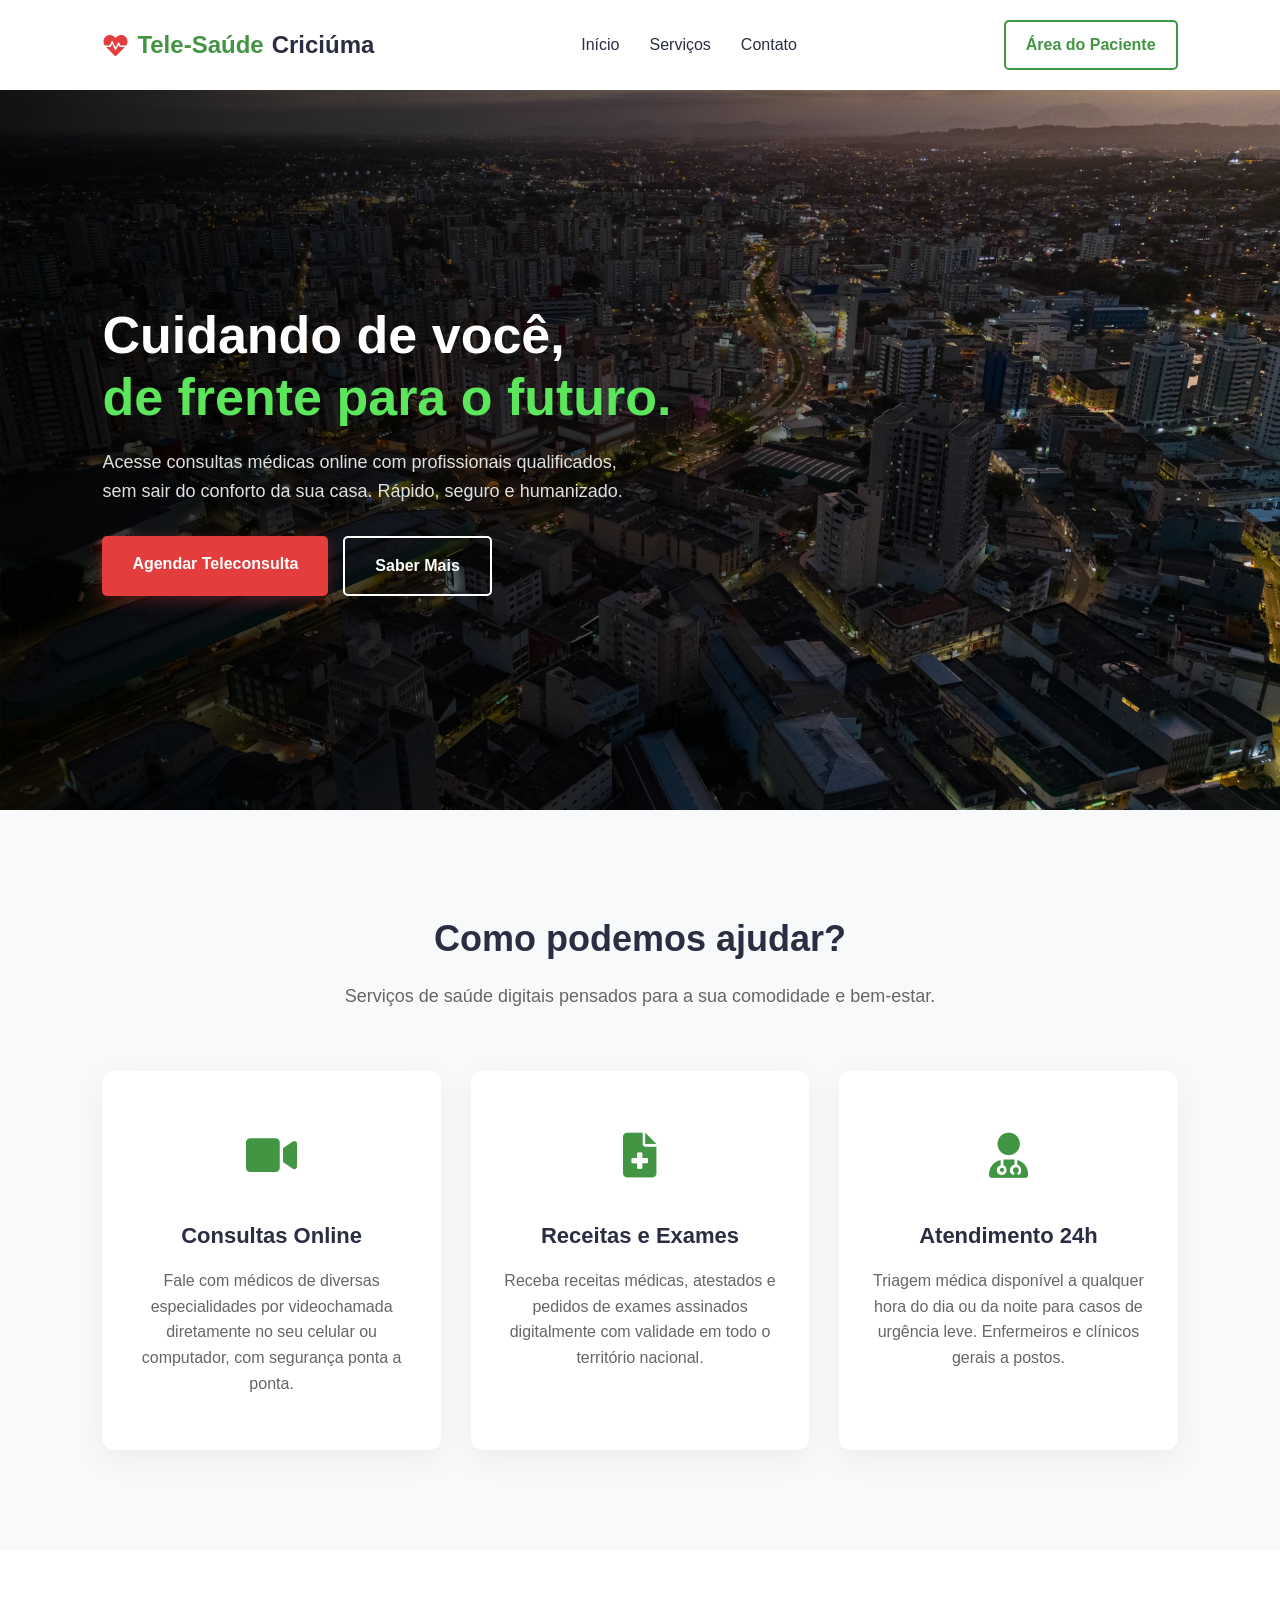
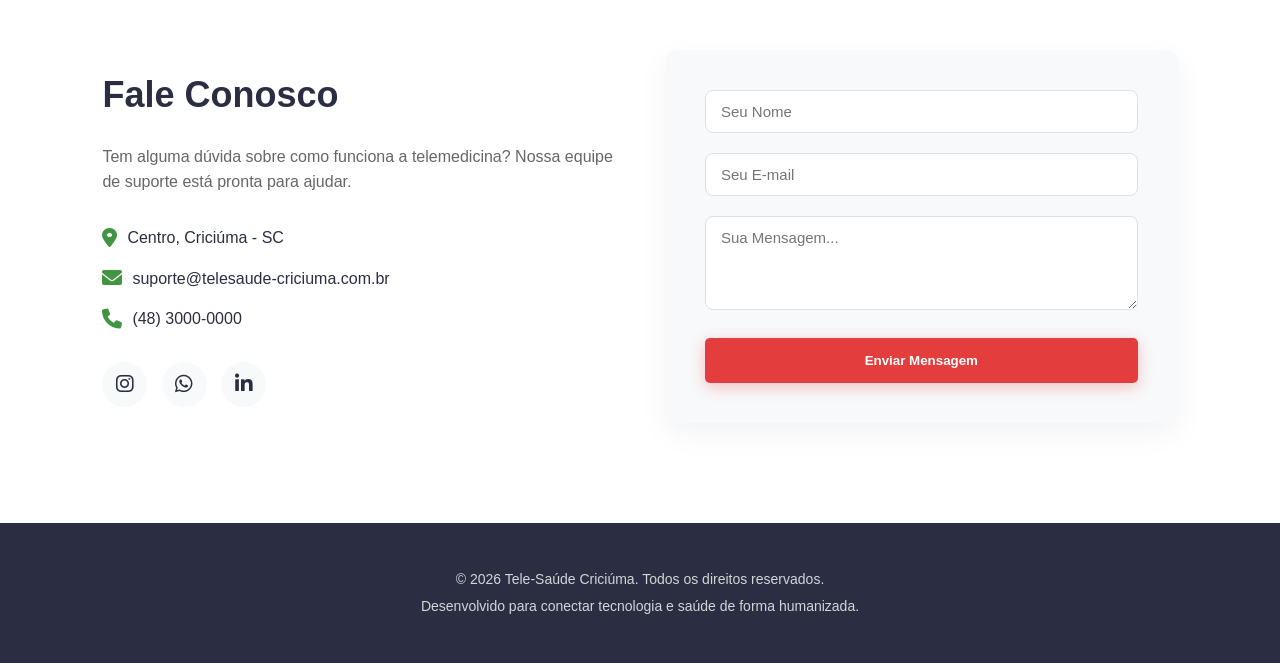
==== index.html @ 62fef594 "Start" ====
<!doctype html>
<html lang="pt-BR">
  <head>
    <meta charset="UTF-8" />
    <meta name="viewport" content="width=device-width, initial-scale=1.0" />
    <title>Tele-Saúde Criciúma</title>
    <link rel="stylesheet" href="style.css" />
    <link
      rel="stylesheet"
      href="https://cdnjs.cloudflare.com/ajax/libs/font-awesome/6.0.0/css/all.min.css"
    />
  </head>
  <body>
    <header class="navbar">
      <div class="logo">
        <i class="fa-solid fa-heart-pulse"></i> Tele-Saúde <span>Criciúma</span>
      </div>
      <nav>
        <ul class="nav-links">
          <li><a href="#inicio">Início</a></li>
          <li><a href="#servicos">Serviços</a></li>
          <li><a href="#contato">Contato</a></li>
        </ul>
      </nav>
      <a href="acesso.html" class="btn-nav">Área do Paciente</a>
    </header>

    <section id="inicio" class="hero reveal">
      <div class="hero-container">
        <div class="hero-text">
          <h1>
            Cuidando de você, <br /><span class="highlight"
              >de frente para o futuro.</span
            >
          </h1>
          <p>
            Acesse consultas médicas online com profissionais qualificados, sem
            sair do conforto da sua casa. Rápido, seguro e humanizado.
          </p>
          <div class="hero-buttons">
            <a href="acesso.html" class="btn-primary">Agendar Teleconsulta</a>
            <a href="#servicos" class="btn-secondary">Saber Mais</a>
          </div>
        </div>
      </div>
    </section>

    <section id="servicos" class="services reveal">
      <h2>Como podemos ajudar?</h2>
      <p class="subtitle">
        Serviços de saúde digitais pensados para a sua comodidade e bem-estar.
      </p>

      <div class="services-grid">
        <div class="card hover-scale">
          <div class="icon-box"><i class="fa-solid fa-video"></i></div>
          <h3>Consultas Online</h3>
          <p>
            Fale com médicos de diversas especialidades por videochamada
            diretamente no seu celular ou computador, com segurança ponta a
            ponta.
          </p>
        </div>

        <div class="card hover-scale">
          <div class="icon-box"><i class="fa-solid fa-file-medical"></i></div>
          <h3>Receitas e Exames</h3>
          <p>
            Receba receitas médicas, atestados e pedidos de exames assinados
            digitalmente com validade em todo o território nacional.
          </p>
        </div>

        <div class="card hover-scale">
          <div class="icon-box"><i class="fa-solid fa-user-doctor"></i></div>
          <h3>Atendimento 24h</h3>
          <p>
            Triagem médica disponível a qualquer hora do dia ou da noite para
            casos de urgência leve. Enfermeiros e clínicos gerais a postos.
          </p>
        </div>
      </div>
    </section>

    <section id="contato" class="contact-section reveal">
      <div class="contact-container">
        <div class="contact-info">
          <h2>Fale Conosco</h2>
          <p>
            Tem alguma dúvida sobre como funciona a telemedicina? Nossa equipe
            de suporte está pronta para ajudar.
          </p>
          <ul>
            <li>
              <i class="fa-solid fa-location-dot"></i> Centro, Criciúma - SC
            </li>
            <li>
              <i class="fa-solid fa-envelope"></i>
              suporte@telesaude-criciuma.com.br
            </li>
            <li><i class="fa-solid fa-phone"></i> (48) 3000-0000</li>
          </ul>
          <div class="social-links">
            <a href="#"><i class="fa-brands fa-instagram"></i></a>
            <a href="#"><i class="fa-brands fa-whatsapp"></i></a>
            <a href="#"><i class="fa-brands fa-linkedin-in"></i></a>
          </div>
        </div>
        <form
          class="contact-form"
          onsubmit="
            event.preventDefault();
            showToast(
              'Mensagem enviada com sucesso! Retornaremos em breve.',
              'success',
            );
            this.reset();
          "
        >
          <div class="form-group">
            <input type="text" placeholder="Seu Nome" required />
          </div>
          <div class="form-group">
            <input type="email" placeholder="Seu E-mail" required />
          </div>
          <div class="form-group">
            <textarea
              rows="4"
              placeholder="Sua Mensagem..."
              required
            ></textarea>
          </div>
          <button type="submit" class="btn-primary w-100">
            Enviar Mensagem
          </button>
        </form>
      </div>
    </section>

    <footer id="footer">
      <p>&copy; 2026 Tele-Saúde Criciúma. Todos os direitos reservados.</p>
      <p>Desenvolvido para conectar tecnologia e saúde de forma humanizada.</p>
    </footer>

    <div id="toast-container"></div>
    <script src="script.js"></script>
  </body>
</html>
---- style.css ----
/* CONFIGURAÇÕES GERAIS */
* {
  margin: 0;
  padding: 0;
  box-sizing: border-box;
  font-family: "Segoe UI", Tahoma, Geneva, Verdana, sans-serif;
}

:root {
  --primary-green: #419543;
  --primary-hover: #357a37;
  --accent-red: #e33d3d;
  --dark-grey: #2b2d42;
  --light-bg: #f8f9fa;
  --white: #ffffff;
  --border-color: #e0e0e0;
  --text-gray: #666666;
}

html {
  scroll-behavior: smooth;
}
body {
  background-color: var(--light-bg);
  color: var(--dark-grey);
  line-height: 1.6;
}

/* NAVBAR */
.navbar {
  display: flex;
  justify-content: space-between;
  align-items: center;
  padding: 20px 8%;
  background-color: var(--white);
  box-shadow: 0 2px 15px rgba(0, 0, 0, 0.08);
  position: sticky;
  top: 0;
  z-index: 100;
  transition: all 0.3s;
}
.navbar .logo {
  font-size: 24px;
  font-weight: 700;
  color: var(--primary-green);
  display: flex;
  align-items: center;
  gap: 8px;
}
.navbar .logo span {
  color: var(--dark-grey);
}
.navbar .logo i {
  color: var(--accent-red);
}
.nav-links {
  list-style: none;
  display: flex;
  gap: 30px;
}
.nav-links a {
  text-decoration: none;
  color: var(--dark-grey);
  font-weight: 500;
  transition: color 0.3s;
}
.nav-links a:hover {
  color: var(--primary-green);
}
.btn-nav {
  text-decoration: none;
  padding: 10px 20px;
  border: 2px solid var(--primary-green);
  color: var(--primary-green);
  border-radius: 5px;
  font-weight: 600;
  transition: all 0.3s;
}
.btn-nav:hover {
  background-color: var(--primary-green);
  color: var(--white);
}

/* BOTOES GERAIS */
.btn-primary {
  border: none;
  cursor: pointer;
  text-decoration: none;
  background-color: var(--accent-red);
  color: var(--white);
  padding: 15px 30px;
  border-radius: 5px;
  font-weight: 600;
  box-shadow: 0 4px 15px rgba(227, 61, 61, 0.3);
  transition: all 0.3s;
  text-align: center;
}
.btn-primary:hover {
  background-color: #c82f2f;
  transform: translateY(-2px);
  box-shadow: 0 6px 20px rgba(227, 61, 61, 0.4);
}
.btn-secondary {
  border: none;
  cursor: pointer;
  text-decoration: none;
  background-color: transparent;
  color: var(--white);
  padding: 15px 30px;
  border: 2px solid var(--white);
  border-radius: 5px;
  font-weight: 600;
  transition: all 0.3s;
  text-align: center;
}
.btn-secondary:hover {
  background-color: var(--white);
  color: var(--dark-grey);
}
.btn-sm {
  padding: 8px 15px;
  font-size: 14px;
}
.w-100 {
  width: 100%;
  display: block;
}

/* HOME HERO */
.hero {
  background:
    linear-gradient(
      to right,
      rgba(0, 0, 0, 0.85) 0%,
      rgba(0, 0, 0, 0.5) 60%,
      rgba(0, 0, 0, 0.1) 100%
    ),
    url("img/criciuma.jpg");
  background-size: cover;
  background-position: center;
  padding: 160px 8%;
  display: flex;
  align-items: center;
  min-height: 80vh;
}
.hero-text h1 {
  font-size: 52px;
  color: var(--white);
  line-height: 1.2;
  margin-bottom: 20px;
}
.hero-text .highlight {
  color: #5ce65c;
}
.hero-text p {
  font-size: 18px;
  margin-bottom: 30px;
  color: #e0e0e0;
  max-width: 550px;
}
.hero-buttons {
  display: flex;
  gap: 15px;
}

/* SERVIÇOS */
.services {
  padding: 100px 8%;
  text-align: center;
  background-color: var(--light-bg);
}
.services h2 {
  font-size: 36px;
  margin-bottom: 15px;
}
.services .subtitle {
  color: var(--text-gray);
  margin-bottom: 60px;
  font-size: 18px;
}
.services-grid {
  display: grid;
  grid-template-columns: repeat(auto-fit, minmax(300px, 1fr));
  gap: 30px;
}
.card {
  background-color: var(--white);
  padding: 50px 30px;
  border-radius: 12px;
  box-shadow: 0 10px 30px rgba(0, 0, 0, 0.05);
  border-bottom: 4px solid transparent;
  transition: all 0.4s;
}
.card:hover {
  transform: translateY(-10px);
  border-bottom: 4px solid var(--primary-green);
  box-shadow: 0 15px 40px rgba(65, 149, 67, 0.15);
}
.icon-box {
  font-size: 45px;
  color: var(--primary-green);
  margin-bottom: 25px;
}
.card h3 {
  margin-bottom: 15px;
  font-size: 22px;
}
.card p {
  color: var(--text-gray);
}

/* CONTATO E FOOTER */
.contact-section {
  padding: 100px 8%;
  background-color: var(--white);
}
.contact-container {
  display: grid;
  grid-template-columns: 1fr 1fr;
  gap: 50px;
  align-items: center;
  max-width: 1200px;
  margin: 0 auto;
}
.contact-info h2 {
  font-size: 36px;
  margin-bottom: 20px;
}
.contact-info p {
  color: var(--text-gray);
  margin-bottom: 30px;
}
.contact-info ul {
  list-style: none;
  margin-bottom: 30px;
}
.contact-info ul li {
  margin-bottom: 15px;
  font-size: 16px;
  display: flex;
  align-items: center;
  gap: 10px;
}
.contact-info ul li i {
  color: var(--primary-green);
  font-size: 20px;
}
.social-links a {
  display: inline-flex;
  justify-content: center;
  align-items: center;
  width: 45px;
  height: 45px;
  background: var(--light-bg);
  color: var(--dark-grey);
  border-radius: 50%;
  margin-right: 10px;
  font-size: 20px;
  transition: all 0.3s;
  text-decoration: none;
}
.social-links a:hover {
  background: var(--primary-green);
  color: var(--white);
  transform: translateY(-3px);
}
.contact-form {
  background: var(--light-bg);
  padding: 40px;
  border-radius: 12px;
  box-shadow: 0 10px 30px rgba(0, 0, 0, 0.05);
}

footer {
  background-color: var(--dark-grey);
  color: var(--white);
  text-align: center;
  padding: 40px 20px;
}
footer p {
  font-size: 14px;
  opacity: 0.8;
  margin: 5px 0;
}

/* TELA DE ACESSO (REFORMULADA) */
.auth-body {
  background-color: var(--light-bg);
}
.auth-wrapper {
  min-height: 100vh;
  display: flex;
  align-items: center;
  justify-content: center;
  padding: 20px;
}
.auth-panel {
  display: flex;
  background: var(--white);
  border-radius: 20px;
  overflow: hidden;
  box-shadow: 0 20px 50px rgba(0, 0, 0, 0.1);
  width: 100%;
  max-width: 1000px;
  min-height: 600px;
}
.auth-image {
  flex: 1;
  background: url("img/criciuma.jpg") center/cover;
  position: relative;
  display: none;
}
.auth-image-overlay {
  position: absolute;
  inset: 0;
  background: linear-gradient(
    to bottom,
    rgba(43, 45, 66, 0.8),
    rgba(65, 149, 67, 0.8)
  );
  display: flex;
  flex-direction: column;
  justify-content: center;
  padding: 50px;
  color: white;
}
.auth-image-overlay h2 {
  font-size: 36px;
  margin-bottom: 15px;
}
.auth-content {
  flex: 1;
  padding: 50px;
  position: relative;
}
.auth-tabs {
  display: flex;
  border-bottom: 2px solid var(--light-bg);
  margin-bottom: 30px;
}
.tab-btn {
  flex: 1;
  background: none;
  border: none;
  padding: 15px;
  font-size: 16px;
  font-weight: 600;
  color: #aaa;
  cursor: pointer;
  border-bottom: 3px solid transparent;
  transition: all 0.3s;
}
.tab-btn.active {
  color: var(--primary-green);
  border-bottom: 3px solid var(--primary-green);
}
.auth-form {
  display: none;
  animation: fadeInRight 0.4s ease-out;
}
.auth-form.active {
  display: block;
}
.input-icon {
  position: relative;
}
.input-icon i {
  position: absolute;
  left: 15px;
  top: 50%;
  transform: translateY(-50%);
  color: #aaa;
}
.input-icon input {
  padding-left: 45px !important;
}

/* DASHBOARD */
.dashboard-layout {
  display: flex;
  min-height: 100vh;
}
.sidebar {
  width: 260px;
  background-color: var(--white);
  border-right: 1px solid var(--border-color);
  display: flex;
  flex-direction: column;
  position: fixed;
  height: 100vh;
  z-index: 10;
}
.sidebar-logo {
  padding: 25px;
  border-bottom: 1px solid var(--border-color);
  font-size: 20px;
}
.side-nav {
  padding: 20px 0;
  flex: 1;
}
.side-nav a {
  display: flex;
  align-items: center;
  gap: 15px;
  padding: 15px 25px;
  color: #555;
  text-decoration: none;
  font-weight: 500;
  transition: all 0.3s;
  border-left: 4px solid transparent;
}
.side-nav a:hover,
.side-nav a.active {
  background-color: #f0f7f1;
  color: var(--primary-green);
  border-left-color: var(--primary-green);
}
.logout-btn {
  padding: 20px 25px;
  border-top: 1px solid var(--border-color);
  color: var(--accent-red);
  text-decoration: none;
  font-weight: 600;
  display: flex;
  align-items: center;
  gap: 10px;
  transition: background 0.3s;
}
.logout-btn:hover {
  background: #fff0f0;
}

.main-content {
  flex: 1;
  margin-left: 260px;
  padding: 40px;
}
.dash-header {
  display: flex;
  justify-content: space-between;
  align-items: center;
  margin-bottom: 40px;
}
.user-actions {
  display: flex;
  align-items: center;
  gap: 25px;
}
.notification-icon {
  position: relative;
  font-size: 22px;
  color: #555;
  cursor: pointer;
  transition: color 0.3s;
}
.notification-icon:hover {
  color: var(--primary-green);
}
.notification-icon .badge {
  position: absolute;
  top: -5px;
  right: -8px;
  background: var(--accent-red);
  color: white;
  font-size: 11px;
  padding: 2px 6px;
  border-radius: 50%;
  font-weight: bold;
}
.user-avatar {
  width: 45px;
  height: 45px;
  background-color: var(--primary-green);
  color: white;
  display: flex;
  justify-content: center;
  align-items: center;
  border-radius: 50%;
  font-weight: bold;
  font-size: 18px;
}

.dash-grid {
  display: grid;
  grid-template-columns: 2fr 1fr;
  gap: 30px;
}
.dash-card {
  background: var(--white);
  padding: 30px;
  border-radius: 12px;
  box-shadow: 0 5px 20px rgba(0, 0, 0, 0.04);
}
.card-header {
  display: flex;
  justify-content: space-between;
  align-items: center;
  border-bottom: 1px solid var(--border-color);
  padding-bottom: 15px;
  margin-bottom: 20px;
}
.status-badge {
  padding: 5px 12px;
  border-radius: 20px;
  font-size: 12px;
  font-weight: bold;
}
.status-confirmed {
  background-color: #e8f5e9;
  color: var(--primary-green);
}

.consultation-details {
  display: flex;
  justify-content: space-between;
  margin-bottom: 20px;
  align-items: center;
  padding: 15px;
  background: #f8fcf9;
  border-radius: 8px;
  border-left: 4px solid var(--primary-green);
  animation: fadeIn 0.5s ease;
}
.doc-info {
  display: flex;
  align-items: center;
  gap: 15px;
}
.doc-avatar {
  width: 50px;
  height: 50px;
  background-color: #e2f0e3;
  color: var(--primary-green);
  border-radius: 50%;
  display: flex;
  justify-content: center;
  align-items: center;
  font-size: 20px;
}
.time-info p {
  color: var(--text-gray);
  font-size: 14px;
  display: flex;
  align-items: center;
  gap: 8px;
  margin-bottom: 5px;
}
.card-actions {
  display: flex;
  gap: 10px;
  margin-top: 15px;
}

.action-buttons {
  display: grid;
  gap: 15px;
  margin-top: 20px;
}
.action-btn {
  background: var(--white);
  border: 1px solid var(--border-color);
  padding: 15px;
  border-radius: 8px;
  text-align: left;
  cursor: pointer;
  display: flex;
  align-items: center;
  gap: 15px;
  font-size: 15px;
  font-weight: 600;
  color: var(--dark-grey);
  transition: all 0.3s;
}
.action-btn i {
  font-size: 20px;
  color: var(--primary-green);
}
.action-btn:hover {
  border-color: var(--primary-green);
  background-color: #f0f7f1;
}

.table-responsive {
  overflow-x: auto;
}
.history-table {
  width: 100%;
  border-collapse: collapse;
  margin-top: 10px;
}
.history-table th,
.history-table td {
  padding: 15px;
  text-align: left;
  border-bottom: 1px solid var(--border-color);
}
.history-table th {
  color: #888;
  font-weight: 600;
  font-size: 14px;
}
.history-table td {
  font-size: 15px;
}
.link-action {
  color: var(--primary-green);
  text-decoration: none;
  font-weight: 600;
}

/* FORMS E INPUTS COMUNS */
.form-group {
  margin-bottom: 20px;
  text-align: left;
}
.form-group label {
  display: block;
  margin-bottom: 8px;
  font-weight: 600;
  font-size: 14px;
  color: var(--dark-grey);
}
.form-group input,
.form-group select,
.form-group textarea {
  width: 100%;
  padding: 12px 15px;
  border: 1px solid var(--border-color);
  border-radius: 8px;
  font-size: 15px;
  outline: none;
  transition: all 0.3s;
  background: var(--white);
}
.form-group input:focus,
.form-group select:focus,
.form-group textarea:focus {
  border-color: var(--primary-green);
  box-shadow: 0 0 0 3px rgba(65, 149, 67, 0.1);
}
.form-row {
  display: flex;
  gap: 15px;
}
.form-row .half {
  flex: 1;
}
.forgot-password {
  display: block;
  text-align: right;
  font-size: 13px;
  color: var(--primary-green);
  margin-bottom: 20px;
  text-decoration: none;
  font-weight: 600;
}
.star-rating {
  text-align: center;
  font-size: 30px;
  color: #ffc107;
  cursor: pointer;
  letter-spacing: 5px;
}

/* MODAIS */
.modal {
  display: none;
  position: fixed;
  z-index: 1000;
  left: 0;
  top: 0;
  width: 100%;
  height: 100%;
  background-color: rgba(0, 0, 0, 0.6);
  backdrop-filter: blur(4px);
  align-items: center;
  justify-content: center;
}
.modal-content {
  background-color: var(--white);
  padding: 40px;
  border-radius: 12px;
  width: 90%;
  max-width: 500px;
  position: relative;
  box-shadow: 0 20px 60px rgba(0, 0, 0, 0.2);
}
.close-modal {
  position: absolute;
  top: 15px;
  right: 20px;
  font-size: 28px;
  font-weight: bold;
  color: #aaa;
  cursor: pointer;
  transition: color 0.3s;
}
.close-modal:hover {
  color: var(--accent-red);
}

/* TOAST NOTIFICATIONS */
#toast-container {
  position: fixed;
  bottom: 20px;
  right: 20px;
  z-index: 9999;
  display: flex;
  flex-direction: column;
  gap: 10px;
}
.toast {
  background: var(--dark-grey);
  color: white;
  padding: 15px 25px;
  border-radius: 8px;
  box-shadow: 0 5px 15px rgba(0, 0, 0, 0.2);
  display: flex;
  align-items: center;
  gap: 10px;
  font-weight: 500;
  animation:
    slideInRight 0.3s ease-out,
    fadeOut 0.3s ease-in 2.7s forwards;
}
.toast.success {
  border-left: 4px solid var(--primary-green);
}
.toast.error {
  border-left: 4px solid var(--accent-red);
}
.toast.info {
  border-left: 4px solid #3498db;
}

/* ANIMAÇÕES GERAIS */
.hover-scale {
  transition: transform 0.3s;
  cursor: pointer;
}
.hover-scale:hover {
  transform: scale(1.02);
}
.animate-pop {
  animation: popIn 0.3s cubic-bezier(0.175, 0.885, 0.32, 1.275);
}
.reveal {
  opacity: 0;
  transform: translateY(30px);
  transition: all 0.8s ease-out;
}
.reveal.active {
  opacity: 1;
  transform: translateY(0);
}

@keyframes fadeInRight {
  from {
    opacity: 0;
    transform: translateX(20px);
  }
  to {
    opacity: 1;
    transform: translateX(0);
  }
}
@keyframes popIn {
  from {
    opacity: 0;
    transform: scale(0.9);
  }
  to {
    opacity: 1;
    transform: scale(1);
  }
}
@keyframes fadeIn {
  from {
    opacity: 0;
  }
  to {
    opacity: 1;
  }
}
@keyframes slideInRight {
  from {
    transform: translateX(100%);
    opacity: 0;
  }
  to {
    transform: translateX(0);
    opacity: 1;
  }
}
@keyframes fadeOut {
  from {
    opacity: 1;
  }
  to {
    opacity: 0;
  }
}

/* RESPONSIVIDADE */
@media (min-width: 769px) {
  .auth-image {
    display: block;
  }
}
@media (max-width: 768px) {
  .navbar {
    flex-direction: column;
    gap: 15px;
    padding: 15px;
  }
  .nav-links {
    gap: 15px;
    flex-wrap: wrap;
    justify-content: center;
  }
  .hero {
    padding: 100px 5% 60px;
    text-align: center;
  }
  .hero-container {
    justify-content: center;
  }
  .hero-text h1 {
    font-size: 36px;
  }
  .hero-text p {
    margin: 0 auto 30px;
  }
  .hero-buttons {
    flex-direction: column;
  }

  .contact-container {
    grid-template-columns: 1fr;
    gap: 30px;
  }
  .form-row {
    flex-direction: column;
    gap: 0;
  }
  .auth-content {
    padding: 30px 20px;
  }

  .dashboard-layout {
    flex-direction: column;
  }
  .sidebar {
    width: 100%;
    height: auto;
    position: relative;
    flex-direction: row;
    justify-content: space-between;
    align-items: center;
    padding: 10px 20px;
    border-bottom: 1px solid var(--border-color);
  }
  .side-nav {
    display: none;
  }
  .main-content {
    margin-left: 0;
    padding: 20px;
  }
  .dash-grid {
    grid-template-columns: 1fr;
  }
  .consultation-details {
    flex-direction: column;
    align-items: flex-start;
    gap: 15px;
  }
  .card-actions {
    width: 100%;
    display: flex;
    flex-direction: column;
  }
}

/* ---- ESTILOS EXTRAS PARA AS NOVAS PÁGINAS ---- */
.consultas-list {
  display: flex;
  flex-direction: column;
  gap: 15px;
}
.consulta-card {
  display: flex;
  justify-content: space-between;
  align-items: center;
  padding: 20px;
  background: var(--white);
  border: 1px solid var(--border-color);
  border-radius: 8px;
  transition: all 0.3s;
}
.consulta-card:hover {
  border-color: var(--primary-green);
  box-shadow: 0 5px 15px rgba(65, 149, 67, 0.1);
}
.consulta-info h4 {
  font-size: 18px;
  color: var(--dark-grey);
  margin-bottom: 5px;
}
.consulta-info p {
  color: var(--text-gray);
  font-size: 14px;
}
.consulta-status {
  padding: 5px 12px;
  border-radius: 20px;
  font-size: 12px;
  font-weight: bold;
  display: inline-block;
  margin-top: 8px;
}
.status-Confirmada {
  background-color: #e8f5e9;
  color: var(--primary-green);
}
.status-Realizada {
  background-color: #e3f2fd;
  color: #1976d2;
}
.status-Cancelada {
  background-color: #ffebee;
  color: var(--accent-red);
}

@media (max-width: 768px) {
  .consulta-card {
    flex-direction: column;
    align-items: flex-start;
    gap: 15px;
  }
}
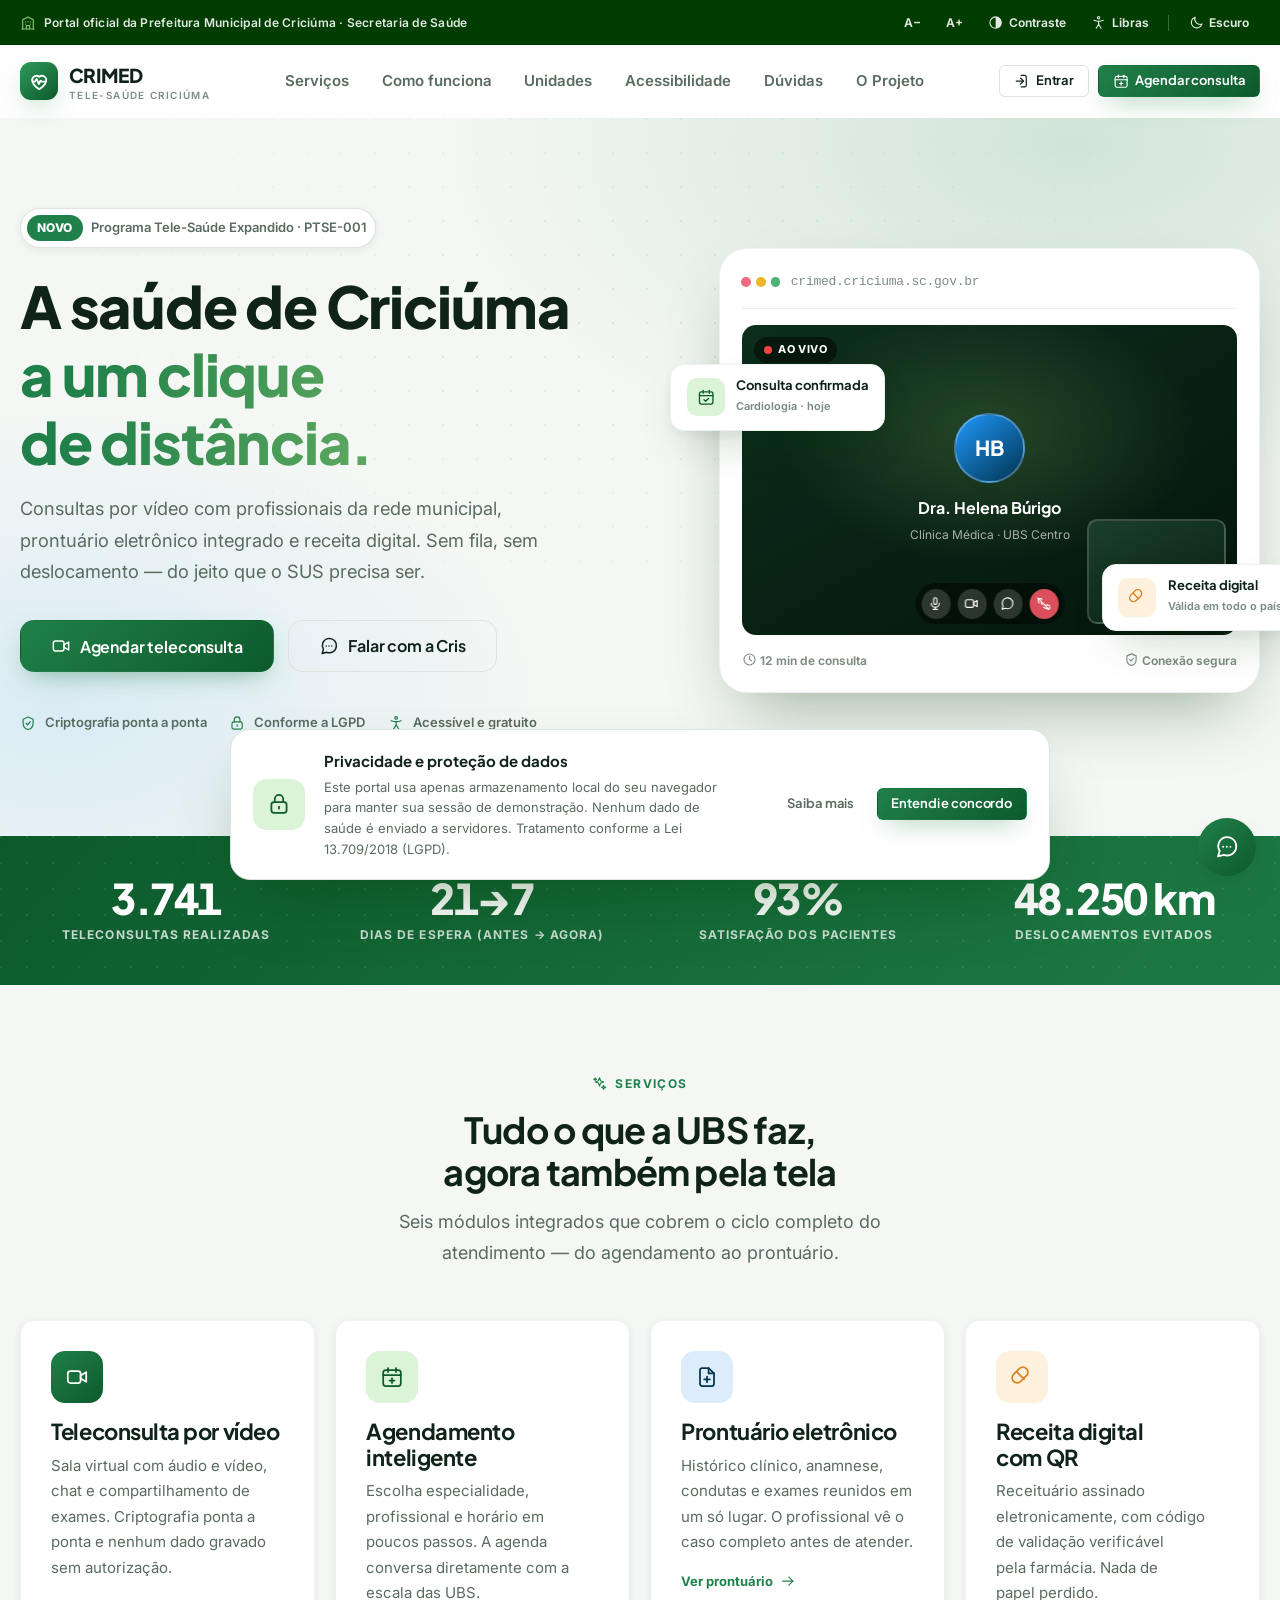
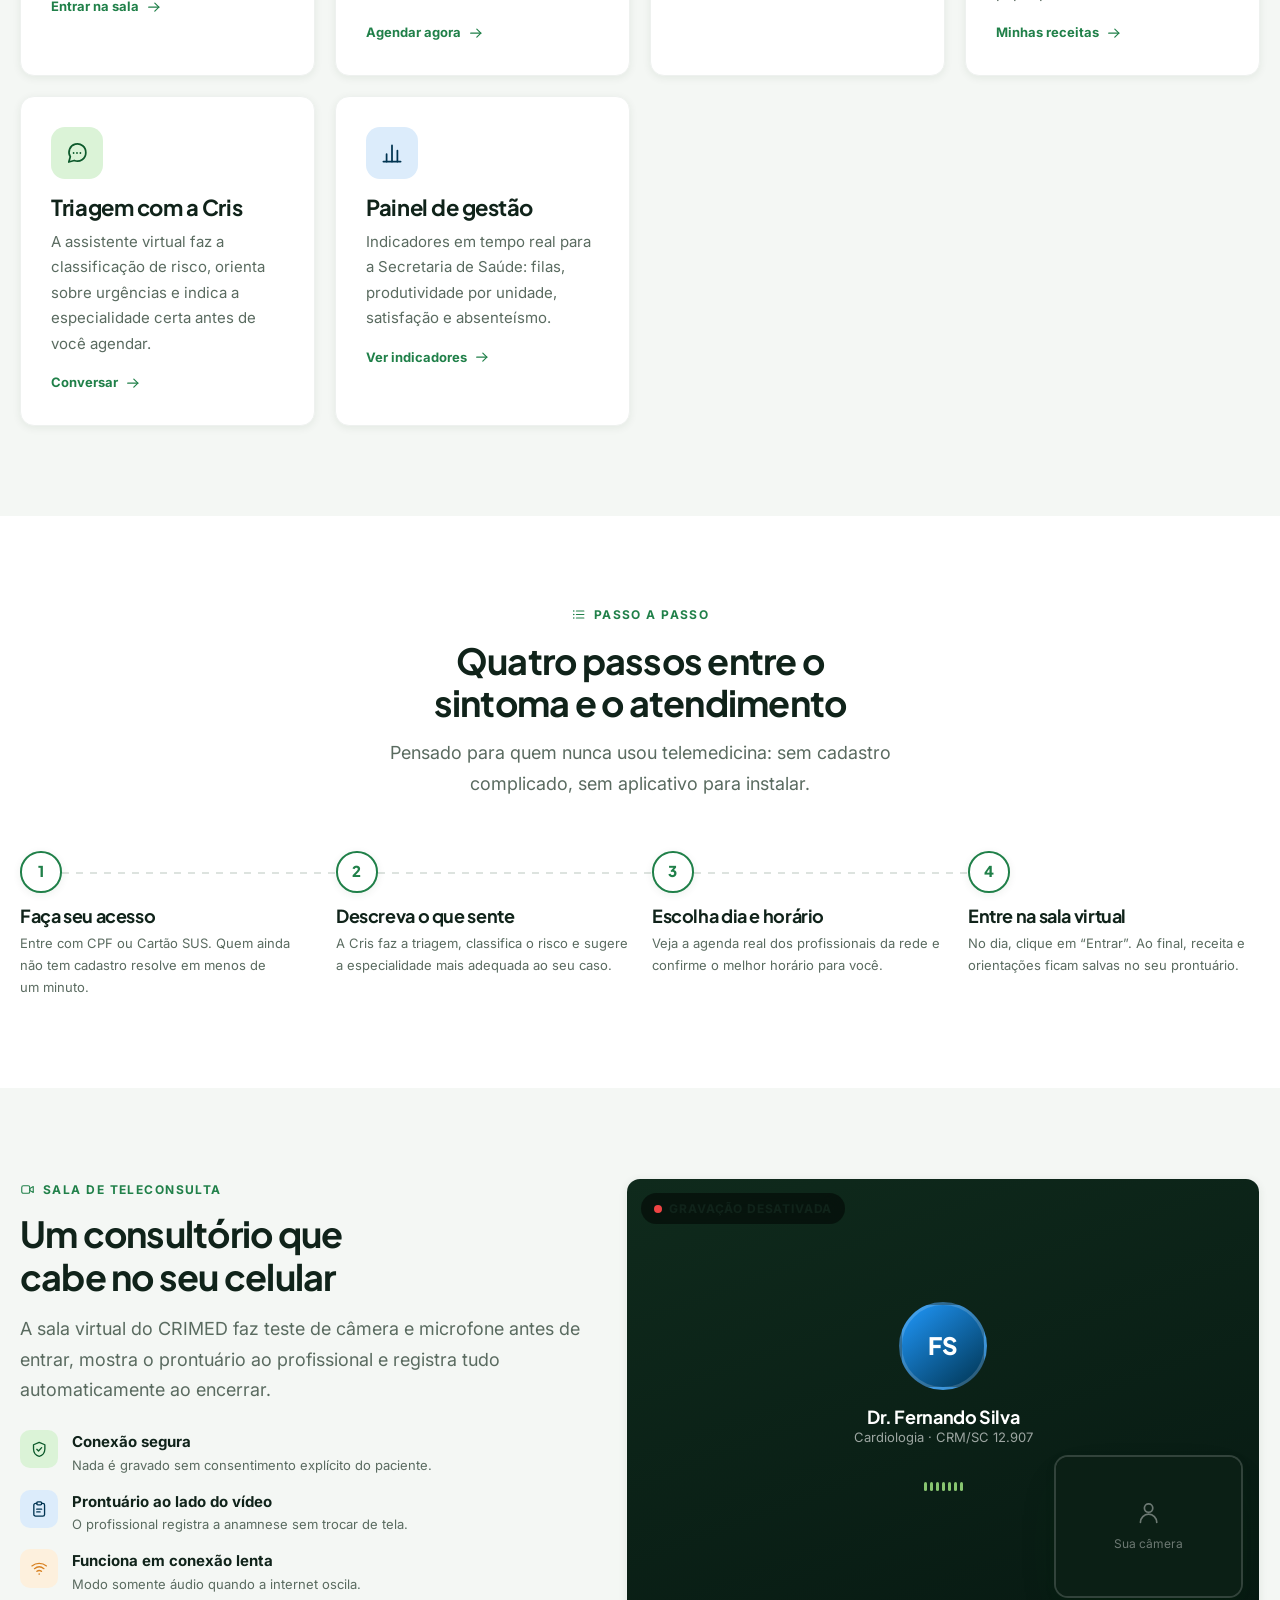
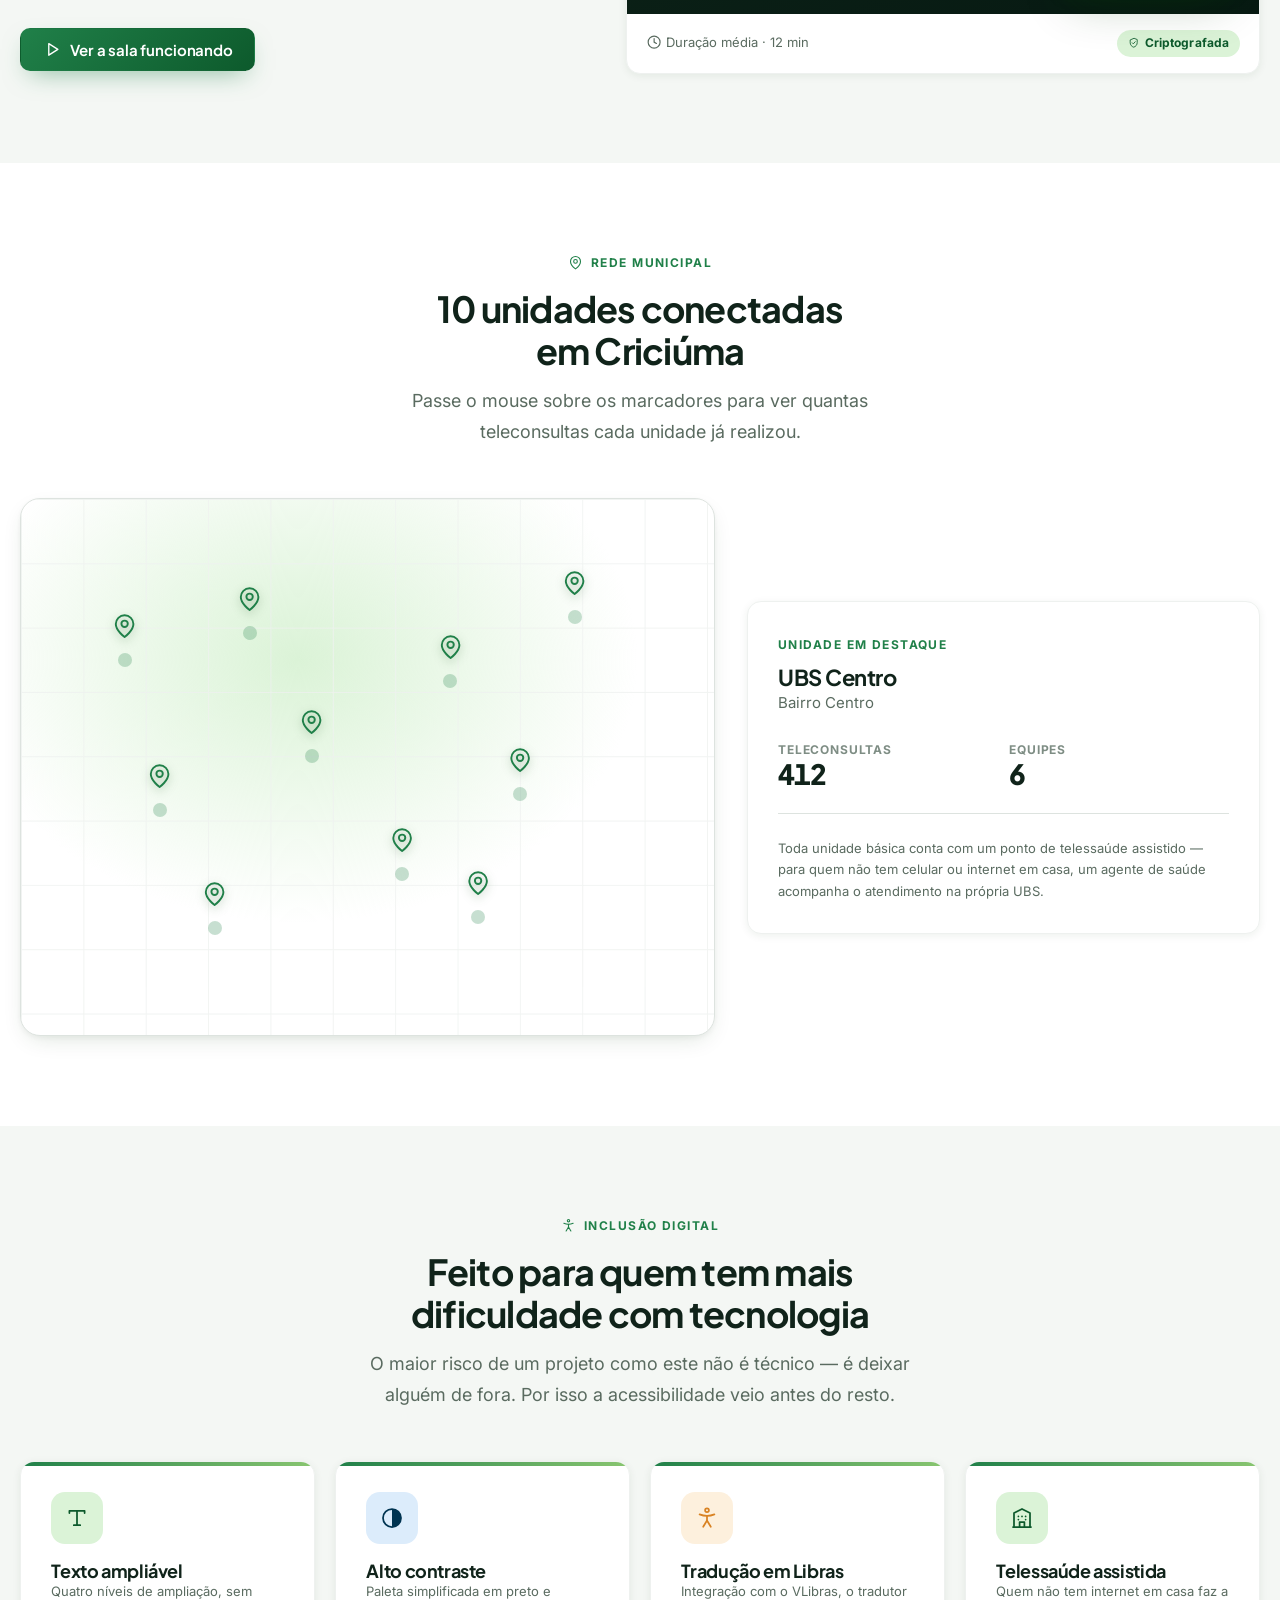
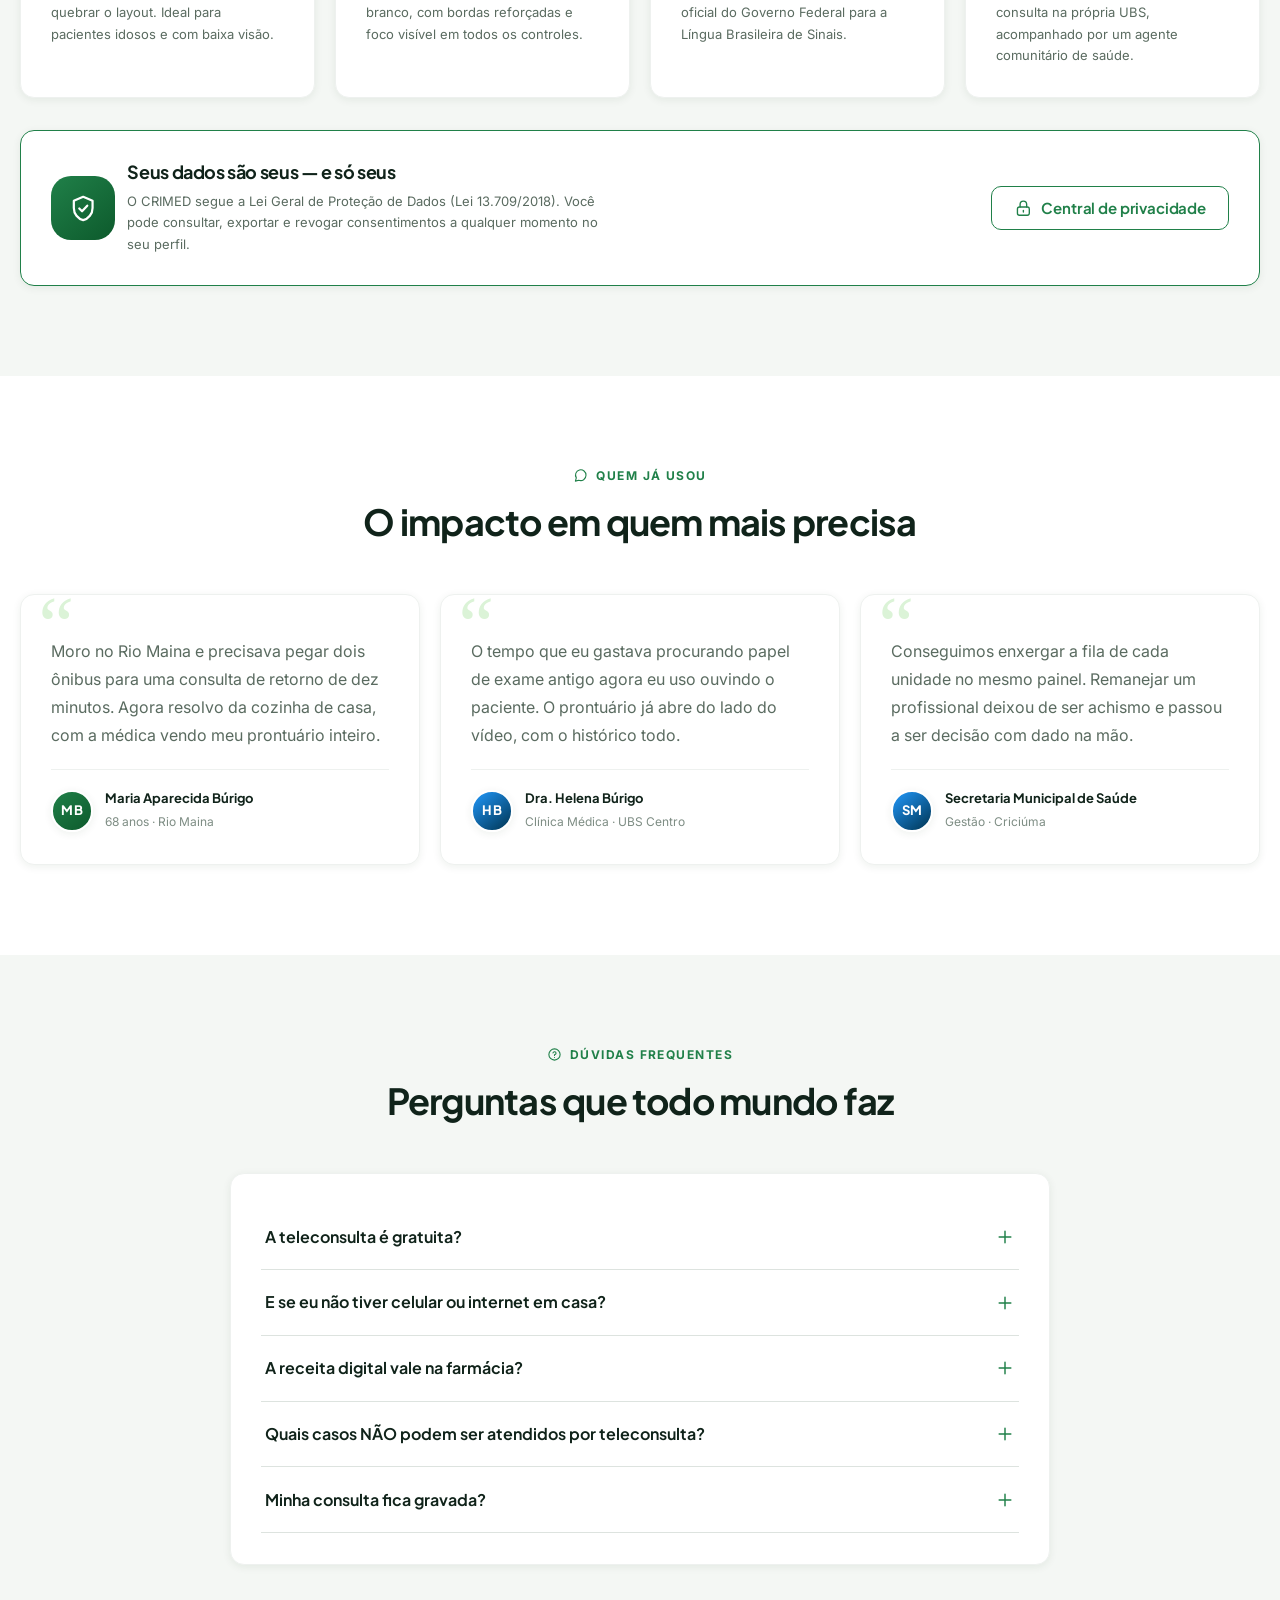
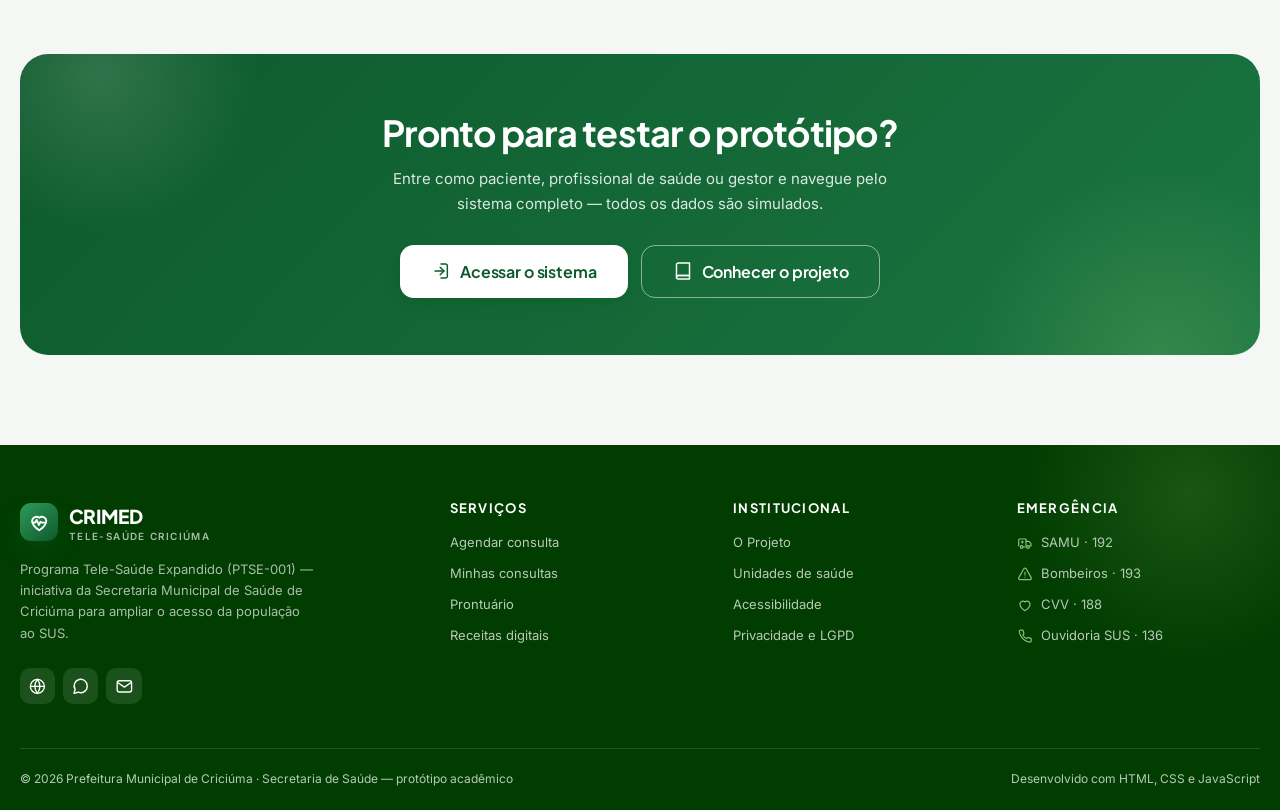
==== commit 7899e8ff: "adding some features" ====
--- a/index.html
+++ b/index.html
@@ -1,148 +1,816 @@
-<!doctype html>
-<html lang="pt-BR">
-  <head>
-    <meta charset="UTF-8" />
-    <meta name="viewport" content="width=device-width, initial-scale=1.0" />
-    <title>Tele-Saúde Criciúma</title>
-    <link rel="stylesheet" href="style.css" />
-    <link
-      rel="stylesheet"
-      href="https://cdnjs.cloudflare.com/ajax/libs/font-awesome/6.0.0/css/all.min.css"
-    />
-  </head>
-  <body>
-    <header class="navbar">
-      <div class="logo">
-        <i class="fa-solid fa-heart-pulse"></i> Tele-Saúde <span>Criciúma</span>
-      </div>
-      <nav>
-        <ul class="nav-links">
-          <li><a href="#inicio">Início</a></li>
-          <li><a href="#servicos">Serviços</a></li>
-          <li><a href="#contato">Contato</a></li>
-        </ul>
-      </nav>
-      <a href="acesso.html" class="btn-nav">Área do Paciente</a>
-    </header>
-
-    <section id="inicio" class="hero reveal">
-      <div class="hero-container">
-        <div class="hero-text">
-          <h1>
-            Cuidando de você, <br /><span class="highlight"
-              >de frente para o futuro.</span
-            >
-          </h1>
-          <p>
-            Acesse consultas médicas online com profissionais qualificados, sem
-            sair do conforto da sua casa. Rápido, seguro e humanizado.
-          </p>
-          <div class="hero-buttons">
-            <a href="acesso.html" class="btn-primary">Agendar Teleconsulta</a>
-            <a href="#servicos" class="btn-secondary">Saber Mais</a>
-          </div>
-        </div>
-      </div>
-    </section>
-
-    <section id="servicos" class="services reveal">
-      <h2>Como podemos ajudar?</h2>
-      <p class="subtitle">
-        Serviços de saúde digitais pensados para a sua comodidade e bem-estar.
-      </p>
-
-      <div class="services-grid">
-        <div class="card hover-scale">
-          <div class="icon-box"><i class="fa-solid fa-video"></i></div>
-          <h3>Consultas Online</h3>
-          <p>
-            Fale com médicos de diversas especialidades por videochamada
-            diretamente no seu celular ou computador, com segurança ponta a
-            ponta.
-          </p>
-        </div>
-
-        <div class="card hover-scale">
-          <div class="icon-box"><i class="fa-solid fa-file-medical"></i></div>
-          <h3>Receitas e Exames</h3>
-          <p>
-            Receba receitas médicas, atestados e pedidos de exames assinados
-            digitalmente com validade em todo o território nacional.
-          </p>
-        </div>
-
-        <div class="card hover-scale">
-          <div class="icon-box"><i class="fa-solid fa-user-doctor"></i></div>
-          <h3>Atendimento 24h</h3>
-          <p>
-            Triagem médica disponível a qualquer hora do dia ou da noite para
-            casos de urgência leve. Enfermeiros e clínicos gerais a postos.
-          </p>
-        </div>
-      </div>
-    </section>
-
-    <section id="contato" class="contact-section reveal">
-      <div class="contact-container">
-        <div class="contact-info">
-          <h2>Fale Conosco</h2>
-          <p>
-            Tem alguma dúvida sobre como funciona a telemedicina? Nossa equipe
-            de suporte está pronta para ajudar.
-          </p>
-          <ul>
-            <li>
-              <i class="fa-solid fa-location-dot"></i> Centro, Criciúma - SC
-            </li>
-            <li>
-              <i class="fa-solid fa-envelope"></i>
-              suporte@telesaude-criciuma.com.br
-            </li>
-            <li><i class="fa-solid fa-phone"></i> (48) 3000-0000</li>
-          </ul>
-          <div class="social-links">
-            <a href="#"><i class="fa-brands fa-instagram"></i></a>
-            <a href="#"><i class="fa-brands fa-whatsapp"></i></a>
-            <a href="#"><i class="fa-brands fa-linkedin-in"></i></a>
-          </div>
-        </div>
-        <form
-          class="contact-form"
-          onsubmit="
-            event.preventDefault();
-            showToast(
-              'Mensagem enviada com sucesso! Retornaremos em breve.',
-              'success',
-            );
-            this.reset();
-          "
-        >
-          <div class="form-group">
-            <input type="text" placeholder="Seu Nome" required />
-          </div>
-          <div class="form-group">
-            <input type="email" placeholder="Seu E-mail" required />
-          </div>
-          <div class="form-group">
-            <textarea
-              rows="4"
-              placeholder="Sua Mensagem..."
-              required
-            ></textarea>
-          </div>
-          <button type="submit" class="btn-primary w-100">
-            Enviar Mensagem
-          </button>
-        </form>
-      </div>
-    </section>
-
-    <footer id="footer">
-      <p>&copy; 2026 Tele-Saúde Criciúma. Todos os direitos reservados.</p>
-      <p>Desenvolvido para conectar tecnologia e saúde de forma humanizada.</p>
-    </footer>
-
-    <div id="toast-container"></div>
-    <script src="script.js"></script>
-  </body>
-</html>
+<!doctype html>
+<html lang="pt-BR">
+  <head>
+    <meta charset="UTF-8" />
+    <meta name="viewport" content="width=device-width, initial-scale=1.0" />
+    <meta
+      name="description"
+      content="CRIMED · Tele-Saúde Criciúma — teleconsultas, prontuário eletrônico e agendamento online na rede municipal de saúde de Criciúma/SC."
+    />
+    <meta name="theme-color" content="#208049" />
+    <title>CRIMED · Tele-Saúde Criciúma</title>
+
+    <meta property="og:type" content="website" />
+    <meta property="og:title" content="CRIMED · Tele-Saúde Criciúma" />
+    <meta
+      property="og:description"
+      content="Teleconsultas, prontuário eletrônico e receita digital na rede municipal de saúde de Criciúma/SC."
+    />
+    <meta property="og:image" content="assets/img/criciuma.jpg" />
+    <meta property="og:locale" content="pt_BR" />
+
+    <link rel="manifest" href="manifest.json" />
+    <link rel="icon" href="assets/img/favicon.svg" type="image/svg+xml" />
+    <link rel="preconnect" href="https://fonts.googleapis.com" />
+    <link rel="preconnect" href="https://fonts.gstatic.com" crossorigin />
+    <link
+      href="https://fonts.googleapis.com/css2?family=Inter:wght@400;500;600;700&family=Plus+Jakarta+Sans:wght@600;700;800&display=swap"
+      rel="stylesheet"
+    />
+    <link rel="stylesheet" href="assets/css/base.css" />
+    <link rel="stylesheet" href="assets/css/components.css" />
+    <link rel="stylesheet" href="assets/css/layout.css" />
+    <link rel="stylesheet" href="assets/css/pages.css" />
+  </head>
+
+  <body data-page="index">
+    <a class="skip-link" href="#conteudo">Pular para o conteúdo principal</a>
+    <div id="scroll-progress"></div>
+
+    <!-- ===================================================== BARRA GOVERNO -->
+    <div class="a11y-bar">
+      <div class="a11y-inner">
+        <span class="a11y-gov">
+          <i data-ico="building"></i>
+          Portal oficial da Prefeitura Municipal de Criciúma · Secretaria de
+          Saúde
+        </span>
+        <div class="a11y-tools">
+          <button class="a11y-btn" data-a11y="fonte-menos" data-tip="Diminuir texto">
+            A&minus;
+          </button>
+          <button class="a11y-btn" data-a11y="fonte-mais" data-tip="Aumentar texto">
+            A+
+          </button>
+          <button class="a11y-btn" data-a11y="contraste">
+            <i data-ico="contrast"></i> Contraste
+          </button>
+          <button class="a11y-btn" data-a11y="libras">
+            <i data-ico="accessibility"></i> Libras
+          </button>
+          <span class="a11y-sep"></span>
+          <button class="a11y-btn" data-a11y="tema">
+            <i data-ico="moon"></i>
+            <span class="a11y-tema-label">Escuro</span>
+          </button>
+        </div>
+      </div>
+    </div>
+
+    <!-- ============================================================ NAVBAR -->
+    <header class="navbar">
+      <div class="navbar-inner">
+        <a class="brand" href="index.html">
+          <span class="brand-mark"><i data-ico="logo"></i></span>
+          <span class="brand-text">CRIMED<small>Tele-Saúde Criciúma</small></span>
+        </a>
+
+        <nav class="nav-links" aria-label="Navegação principal">
+          <a href="#servicos">Serviços</a>
+          <a href="#como-funciona">Como funciona</a>
+          <a href="#unidades">Unidades</a>
+          <a href="#acessibilidade">Acessibilidade</a>
+          <a href="#duvidas">Dúvidas</a>
+          <a href="sobre.html">O Projeto</a>
+        </nav>
+
+        <div class="nav-actions">
+          <a href="acesso.html" class="btn btn-outline btn-sm nav-desktop-only">
+            <i data-ico="log-in"></i> Entrar
+          </a>
+          <a href="acesso.html" class="btn btn-primary btn-sm">
+            <i data-ico="calendar-plus"></i> Agendar consulta
+          </a>
+          <button class="nav-toggle" aria-label="Abrir menu" aria-expanded="false">
+            <i data-ico="menu"></i>
+          </button>
+        </div>
+      </div>
+    </header>
+
+    <main id="conteudo">
+      <!-- ============================================================ HERO -->
+      <section class="hero">
+        <div class="wrap hero-grid">
+          <div class="hero-text">
+            <span class="hero-badge">
+              <b>NOVO</b> Programa Tele-Saúde Expandido · PTSE-001
+            </span>
+
+            <h1>
+              <span class="line"><span>A saúde de Criciúma</span></span>
+              <span class="line"
+                ><span class="gradient-text">a um clique de distância.</span></span
+              >
+            </h1>
+
+            <p class="hero-lead">
+              Consultas por vídeo com profissionais da rede municipal,
+              prontuário eletrônico integrado e receita digital. Sem fila, sem
+              deslocamento — do jeito que o SUS precisa ser.
+            </p>
+
+            <div class="hero-cta">
+              <a href="acesso.html" class="btn btn-primary btn-lg pulse">
+                <i data-ico="video"></i> Agendar teleconsulta
+              </a>
+              <button class="btn btn-outline btn-lg" data-act="abrir-cris">
+                <i data-ico="message-dots"></i> Falar com a Cris
+              </button>
+            </div>
+
+            <div class="hero-trust">
+              <span class="hero-trust-item">
+                <i data-ico="shield"></i> Criptografia ponta a ponta
+              </span>
+              <span class="hero-trust-item">
+                <i data-ico="lock"></i> Conforme a LGPD
+              </span>
+              <span class="hero-trust-item">
+                <i data-ico="accessibility"></i> Acessível e gratuito
+              </span>
+            </div>
+          </div>
+
+          <!-- painel ilustrativo -->
+          <div class="hero-visual">
+            <div class="hero-panel">
+              <div class="hero-panel-top">
+                <span class="hero-panel-dots"><i></i><i></i><i></i></span>
+                <span class="small mute-2 mono">crimed.criciuma.sc.gov.br</span>
+              </div>
+
+              <div class="hero-call">
+                <span class="hero-call-live">
+                  <span class="dot dot-live"></span> Ao vivo
+                </span>
+                <div class="hero-call-doc">
+                  <div class="avatar avatar-doc">HB</div>
+                  <strong>Dra. Helena Búrigo</strong>
+                  <span>Clínica Médica · UBS Centro</span>
+                </div>
+                <div class="hero-call-self">Você</div>
+                <div class="hero-call-bar">
+                  <span><i data-ico="mic"></i></span>
+                  <span><i data-ico="video"></i></span>
+                  <span><i data-ico="message"></i></span>
+                  <span><i data-ico="phone-off"></i></span>
+                </div>
+              </div>
+
+              <div class="hero-panel-meta">
+                <span><i data-ico="clock"></i> 12 min de consulta</span>
+                <span><i data-ico="shield"></i> Conexão segura</span>
+              </div>
+            </div>
+
+            <div class="float-card float-card-1">
+              <div class="icon-bubble icon-bubble-sm bub-brand">
+                <i data-ico="calendar-check"></i>
+              </div>
+              <div>
+                <strong>Consulta confirmada</strong>
+                <span>Cardiologia · hoje</span>
+              </div>
+            </div>
+
+            <div class="float-card float-card-2">
+              <div class="icon-bubble icon-bubble-sm bub-warn">
+                <i data-ico="pill"></i>
+              </div>
+              <div>
+                <strong>Receita digital</strong>
+                <span>Válida em todo o país</span>
+              </div>
+            </div>
+          </div>
+        </div>
+      </section>
+
+      <!-- =========================================================== NÚMEROS -->
+      <section class="stats-strip reveal">
+        <div class="wrap stats-grid">
+          <div class="stat">
+            <div class="stat-value" data-count="3741">0</div>
+            <div class="stat-label">Teleconsultas realizadas</div>
+          </div>
+          <div class="stat">
+            <div class="stat-value">
+              <span data-count="21">0</span>&rarr;<span data-count="7">0</span>
+            </div>
+            <div class="stat-label">Dias de espera (antes → agora)</div>
+          </div>
+          <div class="stat">
+            <div class="stat-value" data-count="93" data-suffix="%">0</div>
+            <div class="stat-label">Satisfação dos pacientes</div>
+          </div>
+          <div class="stat">
+            <div class="stat-value" data-count="48250" data-suffix=" km">0</div>
+            <div class="stat-label">Deslocamentos evitados</div>
+          </div>
+        </div>
+      </section>
+
+      <!-- ========================================================= SERVIÇOS -->
+      <section class="section" id="servicos">
+        <div class="wrap">
+          <div class="section-head reveal">
+            <span class="eyebrow"><i data-ico="sparkles"></i> Serviços</span>
+            <h2>Tudo o que a UBS faz, agora também pela tela</h2>
+            <p>
+              Seis módulos integrados que cobrem o ciclo completo do
+              atendimento — do agendamento ao prontuário.
+            </p>
+          </div>
+
+          <div class="auto-grid" style="--min: 290px">
+            <article class="card card-pad-lg svc-card hover-lift reveal" style="--delay: 0ms">
+              <div class="icon-bubble bub-solid"><i data-ico="video"></i></div>
+              <h3>Teleconsulta por vídeo</h3>
+              <p>
+                Sala virtual com áudio e vídeo, chat e compartilhamento de
+                exames. Criptografia ponta a ponta e nenhum dado gravado sem
+                autorização.
+              </p>
+              <a class="svc-link" href="acesso.html">
+                Entrar na sala <i data-ico="arrow-right"></i>
+              </a>
+            </article>
+
+            <article class="card card-pad-lg svc-card hover-lift reveal" style="--delay: 80ms">
+              <div class="icon-bubble bub-brand"><i data-ico="calendar-plus"></i></div>
+              <h3>Agendamento inteligente</h3>
+              <p>
+                Escolha especialidade, profissional e horário em poucos passos.
+                A agenda conversa diretamente com a escala das UBS.
+              </p>
+              <a class="svc-link" href="acesso.html">
+                Agendar agora <i data-ico="arrow-right"></i>
+              </a>
+            </article>
+
+            <article class="card card-pad-lg svc-card hover-lift reveal" style="--delay: 160ms">
+              <div class="icon-bubble bub-accent"><i data-ico="file-medical"></i></div>
+              <h3>Prontuário eletrônico</h3>
+              <p>
+                Histórico clínico, anamnese, condutas e exames reunidos em um
+                só lugar. O profissional vê o caso completo antes de atender.
+              </p>
+              <a class="svc-link" href="acesso.html">
+                Ver prontuário <i data-ico="arrow-right"></i>
+              </a>
+            </article>
+
+            <article class="card card-pad-lg svc-card hover-lift reveal" style="--delay: 0ms">
+              <div class="icon-bubble bub-warn"><i data-ico="pill"></i></div>
+              <h3>Receita digital com QR</h3>
+              <p>
+                Receituário assinado eletronicamente, com código de validação
+                verificável pela farmácia. Nada de papel perdido.
+              </p>
+              <a class="svc-link" href="acesso.html">
+                Minhas receitas <i data-ico="arrow-right"></i>
+              </a>
+            </article>
+
+            <article class="card card-pad-lg svc-card hover-lift reveal" style="--delay: 80ms">
+              <div class="icon-bubble bub-brand"><i data-ico="message-dots"></i></div>
+              <h3>Triagem com a Cris</h3>
+              <p>
+                A assistente virtual faz a classificação de risco, orienta
+                sobre urgências e indica a especialidade certa antes de você
+                agendar.
+              </p>
+              <button class="svc-link" data-act="abrir-cris">
+                Conversar <i data-ico="arrow-right"></i>
+              </button>
+            </article>
+
+            <article class="card card-pad-lg svc-card hover-lift reveal" style="--delay: 160ms">
+              <div class="icon-bubble bub-accent"><i data-ico="bar-chart"></i></div>
+              <h3>Painel de gestão</h3>
+              <p>
+                Indicadores em tempo real para a Secretaria de Saúde: filas,
+                produtividade por unidade, satisfação e absenteísmo.
+              </p>
+              <a class="svc-link" href="acesso.html">
+                Ver indicadores <i data-ico="arrow-right"></i>
+              </a>
+            </article>
+          </div>
+        </div>
+      </section>
+
+      <!-- ==================================================== COMO FUNCIONA -->
+      <section class="section section-alt" id="como-funciona">
+        <div class="wrap">
+          <div class="section-head reveal">
+            <span class="eyebrow"><i data-ico="list"></i> Passo a passo</span>
+            <h2>Quatro passos entre o sintoma e o atendimento</h2>
+            <p>
+              Pensado para quem nunca usou telemedicina: sem cadastro
+              complicado, sem aplicativo para instalar.
+            </p>
+          </div>
+
+          <div class="steps reveal">
+            <div class="step">
+              <h4>Faça seu acesso</h4>
+              <p>
+                Entre com CPF ou Cartão SUS. Quem ainda não tem cadastro
+                resolve em menos de um minuto.
+              </p>
+            </div>
+            <div class="step">
+              <h4>Descreva o que sente</h4>
+              <p>
+                A Cris faz a triagem, classifica o risco e sugere a
+                especialidade mais adequada ao seu caso.
+              </p>
+            </div>
+            <div class="step">
+              <h4>Escolha dia e horário</h4>
+              <p>
+                Veja a agenda real dos profissionais da rede e confirme o
+                melhor horário para você.
+              </p>
+            </div>
+            <div class="step">
+              <h4>Entre na sala virtual</h4>
+              <p>
+                No dia, clique em “Entrar”. Ao final, receita e orientações
+                ficam salvas no seu prontuário.
+              </p>
+            </div>
+          </div>
+        </div>
+      </section>
+
+      <!-- ================================================== DESTAQUE DA SALA -->
+      <section class="section">
+        <div class="wrap">
+          <div class="map-wrap" style="grid-template-columns: 0.95fr 1.05fr">
+            <div class="reveal reveal-left">
+              <span class="eyebrow"><i data-ico="video"></i> Sala de teleconsulta</span>
+              <h2 class="mt-1">Um consultório que cabe no seu celular</h2>
+              <p class="lead mt-2">
+                A sala virtual do CRIMED faz teste de câmera e microfone antes
+                de entrar, mostra o prontuário ao profissional e registra tudo
+                automaticamente ao encerrar.
+              </p>
+
+              <div class="stack mt-3" style="--gap: 0.85rem">
+                <div class="row" style="align-items: flex-start">
+                  <div class="icon-bubble icon-bubble-sm bub-brand">
+                    <i data-ico="shield"></i>
+                  </div>
+                  <div>
+                    <strong>Conexão segura</strong>
+                    <p class="small muted">
+                      Nada é gravado sem consentimento explícito do paciente.
+                    </p>
+                  </div>
+                </div>
+                <div class="row" style="align-items: flex-start">
+                  <div class="icon-bubble icon-bubble-sm bub-accent">
+                    <i data-ico="clipboard"></i>
+                  </div>
+                  <div>
+                    <strong>Prontuário ao lado do vídeo</strong>
+                    <p class="small muted">
+                      O profissional registra a anamnese sem trocar de tela.
+                    </p>
+                  </div>
+                </div>
+                <div class="row" style="align-items: flex-start">
+                  <div class="icon-bubble icon-bubble-sm bub-warn">
+                    <i data-ico="wifi"></i>
+                  </div>
+                  <div>
+                    <strong>Funciona em conexão lenta</strong>
+                    <p class="small muted">
+                      Modo somente áudio quando a internet oscila.
+                    </p>
+                  </div>
+                </div>
+              </div>
+
+              <a href="acesso.html" class="btn btn-primary mt-4">
+                <i data-ico="play"></i> Ver a sala funcionando
+              </a>
+            </div>
+
+            <div class="reveal reveal-right">
+              <div class="card card-flush" style="overflow: hidden">
+                <div
+                  style="
+                    background: linear-gradient(160deg, #0f2a1c, #071912);
+                    padding: 1.5rem;
+                    aspect-ratio: 16 / 11;
+                    position: relative;
+                    display: grid;
+                    place-items: center;
+                  "
+                >
+                  <span class="call-badge-live" style="top: 0.9rem; left: 0.9rem">
+                    <span class="dot dot-live"></span> Gravação desativada
+                  </span>
+                  <div style="text-align: center; color: #fff">
+                    <div class="call-remote-avatar" style="width: 5.5rem; height: 5.5rem; font-size: 1.5rem">
+                      FS
+                    </div>
+                    <h4 style="color: #fff">Dr. Fernando Silva</h4>
+                    <p class="small" style="color: rgba(255, 255, 255, 0.6)">
+                      Cardiologia · CRM/SC 12.907
+                    </p>
+                    <div class="call-wave">
+                      <i></i><i></i><i></i><i></i><i></i><i></i><i></i>
+                    </div>
+                  </div>
+                  <div class="call-self" style="width: 30%">
+                    <div class="call-self-off">
+                      <i data-ico="user"></i>
+                      <span>Sua câmera</span>
+                    </div>
+                  </div>
+                </div>
+                <div style="padding: 1rem 1.2rem" class="row-between">
+                  <span class="small muted">
+                    <i data-ico="clock"></i> Duração média · 12 min
+                  </span>
+                  <span class="badge badge-ok">
+                    <i data-ico="shield"></i> Criptografada
+                  </span>
+                </div>
+              </div>
+            </div>
+          </div>
+        </div>
+      </section>
+
+      <!-- ========================================================= UNIDADES -->
+      <section class="section section-alt" id="unidades">
+        <div class="wrap">
+          <div class="section-head reveal">
+            <span class="eyebrow"><i data-ico="map-pin"></i> Rede municipal</span>
+            <h2>10 unidades conectadas em Criciúma</h2>
+            <p>
+              Passe o mouse sobre os marcadores para ver quantas teleconsultas
+              cada unidade já realizou.
+            </p>
+          </div>
+
+          <div class="map-wrap reveal">
+            <div class="map-canvas" id="mapa-ubs"></div>
+
+            <div>
+              <div class="card card-pad-lg" id="ubs-detalhe">
+                <span class="eyebrow">Unidade em destaque</span>
+                <h3 class="mt-1" id="ubs-nome">UBS Centro</h3>
+                <p class="muted" id="ubs-bairro">Bairro Centro</p>
+
+                <div class="auto-grid mt-3" style="--min: 120px; --gap: 0.75rem">
+                  <div>
+                    <div class="kpi-label">Teleconsultas</div>
+                    <div class="kpi-value" style="font-size: var(--t-2xl)" id="ubs-tele">412</div>
+                  </div>
+                  <div>
+                    <div class="kpi-label">Equipes</div>
+                    <div class="kpi-value" style="font-size: var(--t-2xl)" id="ubs-equipes">6</div>
+                  </div>
+                </div>
+
+                <hr class="divider" />
+                <p class="small muted">
+                  Toda unidade básica conta com um ponto de telessaúde assistido
+                  — para quem não tem celular ou internet em casa, um agente de
+                  saúde acompanha o atendimento na própria UBS.
+                </p>
+              </div>
+            </div>
+          </div>
+        </div>
+      </section>
+
+      <!-- ==================================================== ACESSIBILIDADE -->
+      <section class="section" id="acessibilidade">
+        <div class="wrap">
+          <div class="section-head reveal">
+            <span class="eyebrow"><i data-ico="accessibility"></i> Inclusão digital</span>
+            <h2>Feito para quem tem mais dificuldade com tecnologia</h2>
+            <p>
+              O maior risco de um projeto como este não é técnico — é deixar
+              alguém de fora. Por isso a acessibilidade veio antes do resto.
+            </p>
+          </div>
+
+          <div class="auto-grid" style="--min: 250px">
+            <div class="card card-pad-lg card-accent hover-lift reveal">
+              <div class="icon-bubble bub-brand"><i data-ico="type"></i></div>
+              <h4 class="mt-2">Texto ampliável</h4>
+              <p class="small muted">
+                Quatro níveis de ampliação, sem quebrar o layout. Ideal para
+                pacientes idosos e com baixa visão.
+              </p>
+            </div>
+            <div class="card card-pad-lg card-accent hover-lift reveal" style="--delay: 80ms">
+              <div class="icon-bubble bub-accent"><i data-ico="contrast"></i></div>
+              <h4 class="mt-2">Alto contraste</h4>
+              <p class="small muted">
+                Paleta simplificada em preto e branco, com bordas reforçadas e
+                foco visível em todos os controles.
+              </p>
+            </div>
+            <div class="card card-pad-lg card-accent hover-lift reveal" style="--delay: 160ms">
+              <div class="icon-bubble bub-warn"><i data-ico="accessibility"></i></div>
+              <h4 class="mt-2">Tradução em Libras</h4>
+              <p class="small muted">
+                Integração com o VLibras, o tradutor oficial do Governo Federal
+                para a Língua Brasileira de Sinais.
+              </p>
+            </div>
+            <div class="card card-pad-lg card-accent hover-lift reveal" style="--delay: 240ms">
+              <div class="icon-bubble bub-brand"><i data-ico="building"></i></div>
+              <h4 class="mt-2">Telessaúde assistida</h4>
+              <p class="small muted">
+                Quem não tem internet em casa faz a consulta na própria UBS,
+                acompanhado por um agente comunitário de saúde.
+              </p>
+            </div>
+          </div>
+
+          <div class="card card-pad-lg mt-4 reveal" style="border-color: var(--brand)">
+            <div class="row-between">
+              <div class="row" style="flex: 1; min-width: 260px">
+                <div class="icon-bubble icon-bubble-lg bub-solid">
+                  <i data-ico="shield"></i>
+                </div>
+                <div>
+                  <h4>Seus dados são seus — e só seus</h4>
+                  <p class="small muted mt-1" style="max-width: 62ch">
+                    O CRIMED segue a Lei Geral de Proteção de Dados (Lei
+                    13.709/2018). Você pode consultar, exportar e revogar
+                    consentimentos a qualquer momento no seu perfil.
+                  </p>
+                </div>
+              </div>
+              <a href="perfil.html" class="btn btn-brand-outline">
+                <i data-ico="lock"></i> Central de privacidade
+              </a>
+            </div>
+          </div>
+        </div>
+      </section>
+
+      <!-- ====================================================== DEPOIMENTOS -->
+      <section class="section section-alt">
+        <div class="wrap">
+          <div class="section-head reveal">
+            <span class="eyebrow"><i data-ico="message"></i> Quem já usou</span>
+            <h2>O impacto em quem mais precisa</h2>
+          </div>
+
+          <div class="auto-grid" style="--min: 290px">
+            <article class="card card-pad-lg quote-card hover-lift reveal">
+              <p>
+                Moro no Rio Maina e precisava pegar dois ônibus para uma
+                consulta de retorno de dez minutos. Agora resolvo da cozinha de
+                casa, com a médica vendo meu prontuário inteiro.
+              </p>
+              <div class="quote-author">
+                <div class="avatar">MB</div>
+                <div>
+                  <strong>Maria Aparecida Búrigo</strong>
+                  <span>68 anos · Rio Maina</span>
+                </div>
+              </div>
+            </article>
+
+            <article class="card card-pad-lg quote-card hover-lift reveal" style="--delay: 90ms">
+              <p>
+                O tempo que eu gastava procurando papel de exame antigo agora
+                eu uso ouvindo o paciente. O prontuário já abre do lado do
+                vídeo, com o histórico todo.
+              </p>
+              <div class="quote-author">
+                <div class="avatar avatar-doc">HB</div>
+                <div>
+                  <strong>Dra. Helena Búrigo</strong>
+                  <span>Clínica Médica · UBS Centro</span>
+                </div>
+              </div>
+            </article>
+
+            <article class="card card-pad-lg quote-card hover-lift reveal" style="--delay: 180ms">
+              <p>
+                Conseguimos enxergar a fila de cada unidade no mesmo painel.
+                Remanejar um profissional deixou de ser achismo e passou a ser
+                decisão com dado na mão.
+              </p>
+              <div class="quote-author">
+                <div class="avatar" style="background: linear-gradient(140deg, #2098fb, #003451)">
+                  SM
+                </div>
+                <div>
+                  <strong>Secretaria Municipal de Saúde</strong>
+                  <span>Gestão · Criciúma</span>
+                </div>
+              </div>
+            </article>
+          </div>
+        </div>
+      </section>
+
+      <!-- ============================================================ FAQ -->
+      <section class="section" id="duvidas">
+        <div class="wrap" style="max-width: 820px">
+          <div class="section-head reveal">
+            <span class="eyebrow"><i data-ico="help-circle"></i> Dúvidas frequentes</span>
+            <h2>Perguntas que todo mundo faz</h2>
+          </div>
+
+          <div class="card card-pad-lg reveal" data-accordion-single>
+            <div class="accordion-item">
+              <button class="accordion-trigger" aria-expanded="false">
+                A teleconsulta é gratuita?
+                <i data-ico="plus"></i>
+              </button>
+              <div class="accordion-panel">
+                <div>
+                  Sim. O CRIMED é um serviço da rede pública municipal de
+                  Criciúma. Qualquer pessoa com Cartão SUS vinculado a uma UBS
+                  do município pode usar, sem nenhum custo.
+                </div>
+              </div>
+            </div>
+
+            <div class="accordion-item">
+              <button class="accordion-trigger" aria-expanded="false">
+                E se eu não tiver celular ou internet em casa?
+                <i data-ico="plus"></i>
+              </button>
+              <div class="accordion-panel">
+                <div>
+                  Todas as 10 UBS têm um ponto de telessaúde assistida. Você vai
+                  até a unidade mais próxima e faz a consulta com o especialista
+                  de lá mesmo, acompanhado por um agente comunitário — sem
+                  precisar viajar até o centro.
+                </div>
+              </div>
+            </div>
+
+            <div class="accordion-item">
+              <button class="accordion-trigger" aria-expanded="false">
+                A receita digital vale na farmácia?
+                <i data-ico="plus"></i>
+              </button>
+              <div class="accordion-panel">
+                <div>
+                  Sim. Cada receita recebe um código de validação e um QR Code
+                  que a farmácia consulta para confirmar autenticidade,
+                  profissional responsável e validade — o mesmo modelo da
+                  prescrição eletrônica nacional.
+                </div>
+              </div>
+            </div>
+
+            <div class="accordion-item">
+              <button class="accordion-trigger" aria-expanded="false">
+                Quais casos NÃO podem ser atendidos por teleconsulta?
+                <i data-ico="plus"></i>
+              </button>
+              <div class="accordion-panel">
+                <div>
+                  Emergências e casos que exijam exame físico ou procedimento
+                  presencial. Se houver dor no peito, falta de ar, sangramento
+                  intenso, desmaio ou sinais de AVC, ligue
+                  <strong>192 (SAMU)</strong> imediatamente. A triagem da Cris
+                  identifica esses casos e orienta a buscar a emergência.
+                </div>
+              </div>
+            </div>
+
+            <div class="accordion-item">
+              <button class="accordion-trigger" aria-expanded="false">
+                Minha consulta fica gravada?
+                <i data-ico="plus"></i>
+              </button>
+              <div class="accordion-panel">
+                <div>
+                  Não. Nenhuma teleconsulta é gravada sem consentimento
+                  explícito e registrado. O que fica salvo é apenas o registro
+                  clínico escrito pelo profissional, protegido pelo sigilo
+                  médico e pela LGPD.
+                </div>
+              </div>
+            </div>
+          </div>
+        </div>
+      </section>
+
+      <!-- ============================================================= CTA -->
+      <section class="section" style="padding-top: 0">
+        <div class="wrap">
+          <div class="cta-band reveal reveal-zoom">
+            <h2>Pronto para testar o protótipo?</h2>
+            <p>
+              Entre como paciente, profissional de saúde ou gestor e navegue
+              pelo sistema completo — todos os dados são simulados.
+            </p>
+            <div class="cta-actions">
+              <a href="acesso.html" class="btn btn-white btn-lg">
+                <i data-ico="log-in"></i> Acessar o sistema
+              </a>
+              <a href="sobre.html" class="btn btn-lg btn-outline" style="color: #fff; border-color: rgba(255, 255, 255, 0.5)">
+                <i data-ico="book"></i> Conhecer o projeto
+              </a>
+            </div>
+          </div>
+        </div>
+      </section>
+    </main>
+
+    <!-- ============================================================ RODAPÉ -->
+    <footer class="footer">
+      <div class="wrap">
+        <div class="footer-grid">
+          <div>
+            <a class="brand brand-light" href="index.html">
+              <span class="brand-mark"><i data-ico="logo"></i></span>
+              <span class="brand-text">CRIMED<small>Tele-Saúde Criciúma</small></span>
+            </a>
+            <p class="small mt-2" style="max-width: 38ch; color: rgba(255, 255, 255, 0.66)">
+              Programa Tele-Saúde Expandido (PTSE-001) — iniciativa da
+              Secretaria Municipal de Saúde de Criciúma para ampliar o acesso
+              da população ao SUS.
+            </p>
+            <div class="social mt-3">
+              <a href="#" aria-label="Instagram"><i data-ico="globe"></i></a>
+              <a href="#" aria-label="WhatsApp"><i data-ico="message"></i></a>
+              <a href="#" aria-label="E-mail"><i data-ico="mail"></i></a>
+            </div>
+          </div>
+
+          <div>
+            <h5>Serviços</h5>
+            <ul class="footer-list">
+              <li><a href="acesso.html">Agendar consulta</a></li>
+              <li><a href="acesso.html">Minhas consultas</a></li>
+              <li><a href="acesso.html">Prontuário</a></li>
+              <li><a href="acesso.html">Receitas digitais</a></li>
+            </ul>
+          </div>
+
+          <div>
+            <h5>Institucional</h5>
+            <ul class="footer-list">
+              <li><a href="sobre.html">O Projeto</a></li>
+              <li><a href="#unidades">Unidades de saúde</a></li>
+              <li><a href="#acessibilidade">Acessibilidade</a></li>
+              <li><a href="perfil.html">Privacidade e LGPD</a></li>
+            </ul>
+          </div>
+
+          <div>
+            <h5>Emergência</h5>
+            <ul class="footer-list">
+              <li><i data-ico="ambulance"></i> SAMU · 192</li>
+              <li><i data-ico="alert-triangle"></i> Bombeiros · 193</li>
+              <li><i data-ico="heart"></i> CVV · 188</li>
+              <li><i data-ico="phone"></i> Ouvidoria SUS · 136</li>
+            </ul>
+          </div>
+        </div>
+
+        <div class="footer-bottom">
+          <span>
+            © 2026 Prefeitura Municipal de Criciúma · Secretaria de Saúde —
+            protótipo acadêmico
+          </span>
+          <span>Desenvolvido com HTML, CSS e JavaScript</span>
+        </div>
+      </div>
+    </footer>
+
+    <!-- ============================================== ASSISTENTE + LGPD -->
+    <div id="cris-root"></div>
+    <div id="lgpd-root"></div>
+    <div id="toast-container"></div>
+
+    <script src="assets/js/icons.js"></script>
+    <script src="assets/js/data.js"></script>
+    <script src="assets/js/core.js"></script>
+    <script src="assets/js/assistente.js"></script>
+    <script src="assets/js/app.js"></script>
+  </body>
+</html>
--- a/assets/css/base.css
+++ b/assets/css/base.css
@@ -0,0 +1,734 @@
+/* ============================================================================
+   CRIMED · Tele-Saúde Criciúma
+   base.css — Reset, design tokens, tipografia, utilitários e animações
+
+   Paleta institucional extraída do portal oficial da Prefeitura Municipal
+   de Criciúma (criciuma.sc.gov.br): verde #208049 / #013D00, azul #003451,
+   vinho #B13B4E.
+   ========================================================================= */
+
+/* ----------------------------------------------------------------- RESET */
+*,
+*::before,
+*::after {
+  margin: 0;
+  padding: 0;
+  box-sizing: border-box;
+}
+
+html {
+  scroll-behavior: smooth;
+  -webkit-text-size-adjust: 100%;
+  font-size: var(--root-size, 100%);
+}
+
+img,
+svg,
+video {
+  display: block;
+  max-width: 100%;
+}
+
+button,
+input,
+select,
+textarea {
+  font: inherit;
+  color: inherit;
+}
+
+button {
+  background: none;
+  border: none;
+  cursor: pointer;
+}
+
+a {
+  color: inherit;
+  text-decoration: none;
+}
+
+ul,
+ol {
+  list-style: none;
+}
+
+table {
+  border-collapse: collapse;
+  width: 100%;
+}
+
+:focus-visible {
+  outline: 3px solid var(--focus-ring);
+  outline-offset: 2px;
+  border-radius: 4px;
+}
+
+::selection {
+  background: var(--brand-300);
+  color: var(--green-900);
+}
+
+/* ---------------------------------------------------------------- TOKENS */
+:root {
+  /* — Paleta institucional Criciúma — */
+  --green-900: #013d00;
+  --green-800: #0d5a2c;
+  --green-700: #14663a;
+  --green-600: #208049; /* primária */
+  --green-500: #2e9a5a;
+  --green-400: #4fb173;
+  --green-300: #88c570;
+  --green-200: #b6e0a8;
+  --green-100: #dbf3d7;
+  --green-50: #eef9ec;
+
+  --blue-900: #003451;
+  --blue-700: #0a5478;
+  --blue-500: #2098fb;
+  --blue-300: #74beff;
+  --blue-100: #dcecfb;
+
+  --wine-600: #b13b4e;
+  --wine-500: #c94a5e;
+  --wine-100: #fbe6ea;
+
+  --amber-500: #d98324;
+  --amber-100: #fdf0dd;
+
+  /* — Neutros — */
+  --ink-900: #10231a;
+  --ink-700: #2d4133;
+  --ink-500: #5a6b60;
+  --ink-400: #7e8d84;
+  --ink-300: #a8b3ac;
+  --ink-200: #dde3df;
+  --ink-100: #eef1ef;
+  --ink-50: #f6f8f6;
+  --white: #ffffff;
+
+  /* — Papéis semânticos (tema claro) — */
+  --brand: var(--green-600);
+  --brand-strong: var(--green-800);
+  --brand-soft: var(--green-100);
+  --brand-300: var(--green-300);
+  --accent: var(--blue-500);
+  --accent-deep: var(--blue-900);
+  --danger: var(--wine-600);
+  --danger-soft: var(--wine-100);
+  --warn: var(--amber-500);
+  --warn-soft: var(--amber-100);
+  --ok: var(--green-600);
+  --ok-soft: var(--green-100);
+
+  --bg: #f4f7f4;
+  --bg-alt: var(--white);
+  --surface: var(--white);
+  --surface-2: var(--ink-50);
+  --surface-3: var(--ink-100);
+  --sidebar-bg: linear-gradient(170deg, #01411b 0%, #013d00 55%, #012b12 100%);
+  --text: var(--ink-900);
+  --text-soft: var(--ink-500);
+  --text-mute: var(--ink-400);
+  --line: var(--ink-200);
+  --line-soft: var(--ink-100);
+  --focus-ring: var(--blue-500);
+  --on-brand: #ffffff;
+
+  /* — Sombras — */
+  --sh-xs: 0 1px 2px rgba(1, 61, 0, 0.06);
+  --sh-sm: 0 2px 8px rgba(1, 61, 0, 0.07);
+  --sh-md: 0 8px 24px -8px rgba(1, 61, 0, 0.16), 0 2px 6px rgba(1, 61, 0, 0.05);
+  --sh-lg: 0 20px 48px -18px rgba(1, 61, 0, 0.3), 0 4px 12px rgba(1, 61, 0, 0.06);
+  --sh-xl: 0 32px 70px -24px rgba(1, 61, 0, 0.4);
+  --sh-brand: 0 10px 26px -10px rgba(32, 128, 73, 0.55);
+
+  /* — Raios — */
+  --r-xs: 6px;
+  --r-sm: 10px;
+  --r-md: 14px;
+  --r-lg: 20px;
+  --r-xl: 28px;
+  --r-full: 999px;
+
+  /* — Escala tipográfica — */
+  --font-sans: "Inter", -apple-system, BlinkMacSystemFont, "Segoe UI", Roboto,
+    "Helvetica Neue", Arial, sans-serif;
+  --font-display: "Plus Jakarta Sans", var(--font-sans);
+  --font-mono: "JetBrains Mono", ui-monospace, "SF Mono", Menlo, Consolas,
+    monospace;
+
+  --t-xs: 0.75rem;
+  --t-sm: 0.8125rem;
+  --t-base: 0.9375rem;
+  --t-md: 1rem;
+  --t-lg: 1.125rem;
+  --t-xl: 1.375rem;
+  --t-2xl: 1.75rem;
+  --t-3xl: 2.25rem;
+  --t-4xl: clamp(2.25rem, 1.2rem + 3.2vw, 3.6rem);
+
+  /* — Espaço / layout — */
+  --gut: clamp(1.25rem, 5vw, 5rem);
+  --maxw: 1240px;
+  --sidebar-w: 272px;
+  --header-h: 72px;
+
+  /* — Movimento — */
+  --ease: cubic-bezier(0.4, 0, 0.2, 1);
+  --ease-out: cubic-bezier(0.16, 1, 0.3, 1);
+  --ease-spring: cubic-bezier(0.34, 1.56, 0.64, 1);
+  --dur: 0.28s;
+}
+
+/* ------------------------------------------------------------ TEMA ESCURO */
+[data-theme="dark"] {
+  --bg: #0b1410;
+  --bg-alt: #101c16;
+  --surface: #13211a;
+  --surface-2: #182a20;
+  --surface-3: #1f3529;
+  --sidebar-bg: linear-gradient(170deg, #0d1f15 0%, #09150f 100%);
+  --text: #e8f1ea;
+  --text-soft: #a6b8ac;
+  --text-mute: #7d8f84;
+  --line: #24382c;
+  --line-soft: #1c2c23;
+  --brand: #46b06e;
+  --brand-strong: #6cc98c;
+  --brand-soft: #16301f;
+  --brand-300: #6cc98c;
+  --accent: #58b4ff;
+  --accent-deep: #9ad2ff;
+  --danger: #e2717f;
+  --danger-soft: #3a1d23;
+  --warn: #e8a34e;
+  --warn-soft: #3a2a15;
+  --ok: #46b06e;
+  --ok-soft: #16301f;
+  --on-brand: #04170c;
+
+  --sh-xs: 0 1px 2px rgba(0, 0, 0, 0.4);
+  --sh-sm: 0 2px 8px rgba(0, 0, 0, 0.4);
+  --sh-md: 0 8px 24px -8px rgba(0, 0, 0, 0.6), 0 2px 6px rgba(0, 0, 0, 0.3);
+  --sh-lg: 0 20px 48px -18px rgba(0, 0, 0, 0.75);
+  --sh-xl: 0 32px 70px -24px rgba(0, 0, 0, 0.85);
+  --sh-brand: 0 10px 26px -12px rgba(70, 176, 110, 0.5);
+  color-scheme: dark;
+}
+
+/* --------------------------------------------------- ALTO CONTRASTE (A11Y) */
+[data-contrast="high"] {
+  --bg: #ffffff;
+  --bg-alt: #ffffff;
+  --surface: #ffffff;
+  --surface-2: #ffffff;
+  --surface-3: #f0f0f0;
+  --sidebar-bg: #000000;
+  --text: #000000;
+  --text-soft: #1a1a1a;
+  --text-mute: #333333;
+  --line: #000000;
+  --line-soft: #555555;
+  --brand: #005f2f;
+  --brand-strong: #003d1e;
+  --brand-soft: #e6f2ea;
+  --danger: #8f0021;
+  --accent: #00407a;
+  --accent-deep: #002b52;
+  --on-brand: #ffffff;
+  --sh-xs: none;
+  --sh-sm: none;
+  --sh-md: 0 0 0 2px #000;
+  --sh-lg: 0 0 0 2px #000;
+  --sh-brand: none;
+}
+
+[data-contrast="high"] .card,
+[data-contrast="high"] .panel,
+[data-contrast="high"] .btn {
+  border: 2px solid var(--line) !important;
+}
+
+/* ---------------------------------------------------------- MOVIMENTO OFF */
+@media (prefers-reduced-motion: reduce) {
+  *,
+  *::before,
+  *::after {
+    animation-duration: 0.001ms !important;
+    animation-iteration-count: 1 !important;
+    transition-duration: 0.001ms !important;
+    scroll-behavior: auto !important;
+  }
+}
+
+[data-motion="off"] *,
+[data-motion="off"] *::before,
+[data-motion="off"] *::after {
+  animation: none !important;
+  transition: none !important;
+}
+
+/* ------------------------------------------------------------------- BODY */
+body {
+  font-family: var(--font-sans);
+  font-size: var(--t-base);
+  line-height: 1.65;
+  color: var(--text);
+  background: var(--bg);
+  -webkit-font-smoothing: antialiased;
+  -moz-osx-font-smoothing: grayscale;
+  overflow-x: hidden;
+}
+
+/* Durante a troca de tema/contraste todas as transições são desligadas.
+   Sem isso, o Chrome mantém o valor antigo de propriedades em transição que
+   dependem de custom properties — a página só se atualizaria no próximo
+   recálculo, dando a impressão de que o botão não funcionou. */
+[data-trocando] *,
+[data-trocando] *::before,
+[data-trocando] *::after {
+  transition: none !important;
+}
+
+/* ------------------------------------------------------------- TIPOGRAFIA */
+h1,
+h2,
+h3,
+h4,
+h5 {
+  font-family: var(--font-display);
+  font-weight: 700;
+  line-height: 1.18;
+  letter-spacing: -0.021em;
+  color: var(--text);
+  text-wrap: balance;
+}
+
+h1 {
+  font-size: var(--t-4xl);
+  font-weight: 800;
+}
+h2 {
+  font-size: var(--t-3xl);
+}
+h3 {
+  font-size: var(--t-xl);
+}
+h4 {
+  font-size: var(--t-lg);
+}
+h5 {
+  font-size: var(--t-md);
+}
+
+p {
+  text-wrap: pretty;
+}
+
+.lead {
+  font-size: var(--t-lg);
+  color: var(--text-soft);
+  line-height: 1.7;
+}
+
+.eyebrow {
+  display: inline-flex;
+  align-items: center;
+  gap: 0.5rem;
+  font-size: var(--t-xs);
+  font-weight: 700;
+  letter-spacing: 0.12em;
+  text-transform: uppercase;
+  color: var(--brand);
+}
+
+.mono {
+  font-family: var(--font-mono);
+  font-variant-numeric: tabular-nums;
+  letter-spacing: -0.02em;
+}
+
+/* ------------------------------------------------------------ UTILITÁRIOS */
+.wrap {
+  width: min(100% - 2rem, var(--maxw));
+  margin-inline: auto;
+}
+.stack > * + * {
+  margin-top: var(--gap, 1rem);
+}
+.row {
+  display: flex;
+  align-items: center;
+  gap: var(--gap, 0.75rem);
+}
+.row-between {
+  display: flex;
+  align-items: center;
+  justify-content: space-between;
+  gap: var(--gap, 1rem);
+  flex-wrap: wrap;
+}
+.grid {
+  display: grid;
+  gap: var(--gap, 1.25rem);
+}
+.center {
+  text-align: center;
+}
+.w-100 {
+  width: 100%;
+}
+.mt-0 {
+  margin-top: 0;
+}
+.mt-1 {
+  margin-top: 0.5rem;
+}
+.mt-2 {
+  margin-top: 1rem;
+}
+.mt-3 {
+  margin-top: 1.5rem;
+}
+.mt-4 {
+  margin-top: 2rem;
+}
+.mb-1 {
+  margin-bottom: 0.5rem;
+}
+.mb-2 {
+  margin-bottom: 1rem;
+}
+.mb-3 {
+  margin-bottom: 1.5rem;
+}
+.muted {
+  color: var(--text-soft);
+}
+.mute-2 {
+  color: var(--text-mute);
+}
+.small {
+  font-size: var(--t-sm);
+}
+.tiny {
+  font-size: var(--t-xs);
+}
+.bold {
+  font-weight: 700;
+}
+.nowrap {
+  white-space: nowrap;
+}
+.hidden {
+  display: none !important;
+}
+.relative {
+  position: relative;
+}
+.flex-1 {
+  flex: 1;
+}
+
+.sr-only {
+  position: absolute;
+  width: 1px;
+  height: 1px;
+  padding: 0;
+  margin: -1px;
+  overflow: hidden;
+  clip: rect(0 0 0 0);
+  white-space: nowrap;
+  border: 0;
+}
+
+.skip-link {
+  position: absolute;
+  left: 50%;
+  top: -100px;
+  transform: translateX(-50%);
+  z-index: 9999;
+  background: var(--brand);
+  color: var(--on-brand);
+  padding: 0.75rem 1.5rem;
+  border-radius: 0 0 var(--r-sm) var(--r-sm);
+  font-weight: 700;
+  transition: top 0.2s var(--ease);
+}
+.skip-link:focus {
+  top: 0;
+}
+
+.gradient-text {
+  background: linear-gradient(100deg, var(--brand) 10%, var(--green-300) 90%);
+  -webkit-background-clip: text;
+  background-clip: text;
+  -webkit-text-fill-color: transparent;
+}
+
+.divider {
+  height: 1px;
+  background: var(--line);
+  border: 0;
+  margin: 1.5rem 0;
+}
+
+/* ícone SVG padrão — inline-block para acompanhar o texto ao redor
+   (o reset acima deixa svg como block, o que quebraria ícones no meio de frases) */
+.ico {
+  display: inline-block;
+  width: 1.25em;
+  height: 1.25em;
+  flex-shrink: 0;
+  stroke: currentColor;
+  fill: none;
+  stroke-width: 1.75;
+  stroke-linecap: round;
+  stroke-linejoin: round;
+  vertical-align: -0.2em;
+}
+.ico-sm {
+  width: 1em;
+  height: 1em;
+}
+.ico-lg {
+  width: 1.75em;
+  height: 1.75em;
+}
+
+/* ---------------------------------------------------------- KEYFRAMES */
+@keyframes fade-up {
+  from {
+    opacity: 0;
+    transform: translateY(24px);
+  }
+  to {
+    opacity: 1;
+    transform: none;
+  }
+}
+@keyframes fade-in {
+  from {
+    opacity: 0;
+  }
+  to {
+    opacity: 1;
+  }
+}
+@keyframes pop-in {
+  0% {
+    opacity: 0;
+    transform: scale(0.94) translateY(12px);
+  }
+  100% {
+    opacity: 1;
+    transform: none;
+  }
+}
+@keyframes slide-left {
+  from {
+    opacity: 0;
+    transform: translateX(28px);
+  }
+  to {
+    opacity: 1;
+    transform: none;
+  }
+}
+@keyframes slide-right {
+  from {
+    opacity: 0;
+    transform: translateX(-28px);
+  }
+  to {
+    opacity: 1;
+    transform: none;
+  }
+}
+@keyframes pulse-ring {
+  0% {
+    box-shadow: 0 0 0 0 rgba(32, 128, 73, 0.5);
+  }
+  70% {
+    box-shadow: 0 0 0 18px rgba(32, 128, 73, 0);
+  }
+  100% {
+    box-shadow: 0 0 0 0 rgba(32, 128, 73, 0);
+  }
+}
+@keyframes float-y {
+  0%,
+  100% {
+    transform: translateY(0);
+  }
+  50% {
+    transform: translateY(-12px);
+  }
+}
+@keyframes spin {
+  to {
+    transform: rotate(360deg);
+  }
+}
+@keyframes shimmer {
+  100% {
+    background-position: 200% 0;
+  }
+}
+@keyframes heartbeat {
+  0%,
+  100% {
+    transform: scale(1);
+  }
+  14% {
+    transform: scale(1.18);
+  }
+  28% {
+    transform: scale(1);
+  }
+  42% {
+    transform: scale(1.14);
+  }
+  56% {
+    transform: scale(1);
+  }
+}
+@keyframes dash-draw {
+  to {
+    stroke-dashoffset: 0;
+  }
+}
+
+/* --------------------------------------------------------------------------
+   Animações "de entrada segura" usadas pelos gráficos.
+   Elas declaram apenas o quadro inicial: o estado final é o que já está no
+   style do elemento. Assim, se a animação não chegar a rodar (aba em segundo
+   plano, movimento reduzido), o gráfico aparece completo em vez de vazio.
+   ----------------------------------------------------------------------- */
+@keyframes dash-in {
+  from {
+    stroke-dashoffset: var(--dash, 1200);
+  }
+}
+@keyframes grow-y {
+  from {
+    transform: scaleY(0);
+  }
+}
+@keyframes grow-w {
+  from {
+    width: 0;
+  }
+}
+@keyframes fade-in-soft {
+  from {
+    opacity: 0;
+  }
+}
+@keyframes blink-dot {
+  0%,
+  100% {
+    opacity: 1;
+  }
+  50% {
+    opacity: 0.25;
+  }
+}
+
+/* -------------------------------------------------- REVEAL AO ROLAR A TELA */
+.reveal {
+  opacity: 0;
+  transform: translateY(28px);
+  transition:
+    opacity 0.7s var(--ease-out),
+    transform 0.7s var(--ease-out);
+  transition-delay: var(--delay, 0ms);
+  will-change: opacity, transform;
+}
+.reveal.is-visible {
+  opacity: 1;
+  transform: none;
+}
+.reveal-left {
+  transform: translateX(-36px);
+}
+.reveal-right {
+  transform: translateX(36px);
+}
+.reveal-zoom {
+  transform: scale(0.93);
+}
+
+.hover-lift {
+  transition:
+    transform var(--dur) var(--ease-out),
+    box-shadow var(--dur) var(--ease-out);
+}
+.hover-lift:hover {
+  transform: translateY(-5px);
+  box-shadow: var(--sh-lg);
+}
+
+.float {
+  animation: float-y 6s ease-in-out infinite;
+}
+
+/* ------------------------------------------------------------ SCROLLBARS */
+* {
+  scrollbar-width: thin;
+  scrollbar-color: var(--ink-300) transparent;
+}
+*::-webkit-scrollbar {
+  width: 10px;
+  height: 10px;
+}
+*::-webkit-scrollbar-track {
+  background: transparent;
+}
+*::-webkit-scrollbar-thumb {
+  background: var(--line);
+  border-radius: var(--r-full);
+  border: 3px solid transparent;
+  background-clip: content-box;
+}
+*::-webkit-scrollbar-thumb:hover {
+  background: var(--ink-300);
+  background-clip: content-box;
+}
+
+/* ---------------------------------------------------- BARRA DE PROGRESSO */
+#scroll-progress {
+  position: fixed;
+  inset: 0 auto auto 0;
+  height: 3px;
+  width: 0;
+  background: linear-gradient(90deg, var(--brand), var(--green-300));
+  z-index: 999;
+  transition: width 0.1s linear;
+}
+
+/* ------------------------------------------------------- PRELOAD DE TELA */
+.page-fade {
+  animation: fade-in 0.5s var(--ease) both;
+}
+
+/* -------------------------------------------------------------- IMPRESSÃO */
+@media print {
+  .sidebar,
+  .app-topbar,
+  .navbar,
+  .a11y-bar,
+  .fab,
+  #toast-container,
+  .no-print {
+    display: none !important;
+  }
+  .app-main {
+    margin: 0 !important;
+    padding: 0 !important;
+  }
+  body {
+    background: #fff;
+  }
+}
--- a/assets/css/components.css
+++ b/assets/css/components.css
@@ -0,0 +1,1394 @@
+/* ============================================================================
+   CRIMED · components.css
+   Botões, cards, formulários, badges, tabelas, modais, toasts, tabs, avatares
+   ========================================================================= */
+
+/* ================================================================= BOTÕES */
+.btn {
+  display: inline-flex;
+  align-items: center;
+  justify-content: center;
+  gap: 0.55rem;
+  padding: 0.72rem 1.35rem;
+  border-radius: var(--r-sm);
+  font-family: var(--font-display);
+  font-weight: 650;
+  font-size: var(--t-base);
+  line-height: 1.2;
+  letter-spacing: -0.01em;
+  white-space: nowrap;
+  cursor: pointer;
+  border: 1.5px solid transparent;
+  position: relative;
+  overflow: hidden;
+  isolation: isolate;
+  transition:
+    transform 0.18s var(--ease-out),
+    box-shadow 0.22s var(--ease),
+    background-color 0.22s var(--ease),
+    color 0.22s var(--ease),
+    border-color 0.22s var(--ease);
+}
+
+.btn::after {
+  /* brilho que atravessa no hover */
+  content: "";
+  position: absolute;
+  inset: 0 auto 0 -60%;
+  width: 45%;
+  background: linear-gradient(
+    100deg,
+    transparent,
+    rgba(255, 255, 255, 0.28),
+    transparent
+  );
+  transform: skewX(-20deg);
+  transition: left 0.55s var(--ease);
+  z-index: -1;
+}
+.btn:hover::after {
+  left: 120%;
+}
+
+.btn:active {
+  transform: translateY(1px) scale(0.985);
+}
+
+.btn:disabled,
+.btn[aria-disabled="true"] {
+  opacity: 0.5;
+  pointer-events: none;
+}
+
+.btn-primary {
+  background: linear-gradient(135deg, var(--green-600), var(--green-800));
+  color: var(--on-brand);
+  box-shadow: var(--sh-brand);
+}
+.btn-primary:hover {
+  transform: translateY(-2px);
+  box-shadow: 0 14px 32px -10px rgba(32, 128, 73, 0.7);
+}
+
+.btn-accent {
+  background: linear-gradient(135deg, var(--blue-500), var(--blue-900));
+  color: #fff;
+  box-shadow: 0 10px 26px -12px rgba(32, 152, 251, 0.7);
+}
+.btn-accent:hover {
+  transform: translateY(-2px);
+}
+
+.btn-danger {
+  background: var(--danger);
+  color: #fff;
+  box-shadow: 0 10px 24px -12px rgba(177, 59, 78, 0.7);
+}
+.btn-danger:hover {
+  transform: translateY(-2px);
+  filter: brightness(1.06);
+}
+
+.btn-outline {
+  background: transparent;
+  border-color: var(--line);
+  color: var(--text);
+}
+.btn-outline:hover {
+  border-color: var(--brand);
+  color: var(--brand);
+  background: var(--brand-soft);
+}
+
+.btn-brand-outline {
+  background: transparent;
+  border-color: var(--brand);
+  color: var(--brand);
+}
+.btn-brand-outline:hover {
+  background: var(--brand);
+  color: var(--on-brand);
+  transform: translateY(-2px);
+}
+
+.btn-ghost {
+  background: transparent;
+  color: var(--text-soft);
+  box-shadow: none;
+}
+.btn-ghost:hover {
+  background: var(--surface-2);
+  color: var(--text);
+}
+
+.btn-soft {
+  background: var(--brand-soft);
+  color: var(--brand-strong);
+}
+.btn-soft:hover {
+  background: var(--brand);
+  color: var(--on-brand);
+}
+
+.btn-white {
+  background: #fff;
+  color: var(--green-800);
+  box-shadow: var(--sh-md);
+}
+.btn-white:hover {
+  transform: translateY(-2px);
+  box-shadow: var(--sh-lg);
+}
+
+.btn-sm {
+  padding: 0.45rem 0.85rem;
+  font-size: var(--t-sm);
+  border-radius: var(--r-xs);
+  gap: 0.4rem;
+}
+.btn-lg {
+  padding: 0.95rem 1.9rem;
+  font-size: var(--t-md);
+  border-radius: var(--r-md);
+}
+.btn-block {
+  width: 100%;
+}
+.btn-round {
+  border-radius: var(--r-full);
+}
+
+.btn-icon {
+  padding: 0.55rem;
+  width: 2.5rem;
+  height: 2.5rem;
+  border-radius: var(--r-sm);
+}
+.btn-icon.btn-sm {
+  width: 2rem;
+  height: 2rem;
+  padding: 0.3rem;
+}
+
+.pulse {
+  animation: pulse-ring 2.4s infinite;
+}
+
+/* botão com estado de carregamento */
+.btn.is-loading {
+  color: transparent !important;
+  pointer-events: none;
+}
+.btn.is-loading::before {
+  content: "";
+  position: absolute;
+  inset: 50% auto auto 50%;
+  width: 1.1em;
+  height: 1.1em;
+  margin: -0.55em 0 0 -0.55em;
+  border: 2px solid currentColor;
+  border-top-color: transparent;
+  border-radius: 50%;
+  color: #fff;
+  animation: spin 0.7s linear infinite;
+  z-index: 2;
+}
+.btn-outline.is-loading::before,
+.btn-ghost.is-loading::before {
+  color: var(--brand);
+}
+
+/* ================================================================== CARDS */
+.card {
+  background: var(--surface);
+  border: 1px solid var(--line-soft);
+  border-radius: var(--r-md);
+  padding: 1.4rem;
+  box-shadow: var(--sh-sm);
+  transition:
+    transform var(--dur) var(--ease-out),
+    box-shadow var(--dur) var(--ease-out),
+    border-color var(--dur) var(--ease);
+}
+.card-pad-lg {
+  padding: 1.9rem;
+}
+.card-flush {
+  padding: 0;
+  overflow: hidden;
+}
+.card-interactive {
+  cursor: pointer;
+}
+.card-interactive:hover {
+  transform: translateY(-4px);
+  box-shadow: var(--sh-lg);
+  border-color: var(--brand-300);
+}
+
+.card-head {
+  display: flex;
+  align-items: center;
+  justify-content: space-between;
+  gap: 1rem;
+  flex-wrap: wrap;
+  margin-bottom: 1.1rem;
+}
+.card-head h3,
+.card-head h4 {
+  display: flex;
+  align-items: center;
+  gap: 0.6rem;
+}
+.card-head .ico {
+  color: var(--brand);
+}
+
+.card-brand {
+  background: linear-gradient(140deg, var(--green-800), var(--green-600) 130%);
+  color: #fff;
+  border: none;
+}
+.card-brand h1,
+.card-brand h2,
+.card-brand h3,
+.card-brand h4 {
+  color: #fff;
+}
+.card-brand .muted {
+  color: rgba(255, 255, 255, 0.78);
+}
+
+/* faixa colorida no topo do card */
+.card-accent {
+  position: relative;
+  overflow: hidden;
+}
+.card-accent::before {
+  content: "";
+  position: absolute;
+  inset: 0 0 auto 0;
+  height: 4px;
+  background: linear-gradient(90deg, var(--brand), var(--green-300));
+}
+
+/* ============================================================ ICON BUBBLE */
+.icon-bubble {
+  display: grid;
+  place-items: center;
+  width: 3.2rem;
+  height: 3.2rem;
+  border-radius: var(--r-md);
+  background: var(--brand-soft);
+  color: var(--brand-strong);
+  flex-shrink: 0;
+  transition:
+    transform 0.3s var(--ease-spring),
+    background 0.3s var(--ease);
+}
+.icon-bubble .ico {
+  width: 1.5rem;
+  height: 1.5rem;
+}
+.icon-bubble-sm {
+  width: 2.4rem;
+  height: 2.4rem;
+  border-radius: var(--r-sm);
+}
+.icon-bubble-sm .ico {
+  width: 1.15rem;
+  height: 1.15rem;
+}
+.icon-bubble-lg {
+  width: 4rem;
+  height: 4rem;
+  border-radius: var(--r-lg);
+}
+.icon-bubble-lg .ico {
+  width: 1.9rem;
+  height: 1.9rem;
+}
+.card-interactive:hover .icon-bubble,
+.hover-lift:hover .icon-bubble {
+  transform: scale(1.08) rotate(-4deg);
+}
+
+.bub-brand {
+  background: var(--brand-soft);
+  color: var(--brand-strong);
+}
+.bub-accent {
+  background: var(--blue-100);
+  color: var(--blue-900);
+}
+.bub-danger {
+  background: var(--danger-soft);
+  color: var(--danger);
+}
+.bub-warn {
+  background: var(--warn-soft);
+  color: var(--warn);
+}
+.bub-solid {
+  background: linear-gradient(140deg, var(--green-600), var(--green-800));
+  color: #fff;
+}
+
+/* ================================================================= BADGES */
+.badge {
+  display: inline-flex;
+  align-items: center;
+  gap: 0.35rem;
+  padding: 0.28rem 0.68rem;
+  border-radius: var(--r-full);
+  font-size: var(--t-xs);
+  font-weight: 700;
+  letter-spacing: 0.01em;
+  line-height: 1.5;
+  background: var(--surface-3);
+  color: var(--text-soft);
+  white-space: nowrap;
+}
+.badge .ico {
+  width: 0.95em;
+  height: 0.95em;
+}
+.badge-ok,
+.badge-realizada,
+.badge-concluido {
+  background: var(--ok-soft);
+  color: var(--green-800);
+}
+.badge-info,
+.badge-confirmada,
+.badge-agendada {
+  background: var(--blue-100);
+  color: var(--blue-900);
+}
+.badge-danger,
+.badge-cancelada {
+  background: var(--danger-soft);
+  color: var(--danger);
+}
+.badge-warn,
+.badge-pendente,
+.badge-aguardando {
+  background: var(--warn-soft);
+  color: var(--amber-500);
+}
+.badge-brand {
+  background: var(--brand);
+  color: var(--on-brand);
+}
+.badge-outline {
+  background: transparent;
+  border: 1.5px solid var(--line);
+}
+
+[data-theme="dark"] .badge-ok,
+[data-theme="dark"] .badge-realizada {
+  color: var(--green-300);
+}
+[data-theme="dark"] .badge-info,
+[data-theme="dark"] .badge-confirmada {
+  color: var(--blue-300);
+}
+
+.dot {
+  width: 0.5rem;
+  height: 0.5rem;
+  border-radius: 50%;
+  background: currentColor;
+  flex-shrink: 0;
+}
+.dot-live {
+  background: #ef4444;
+  animation: blink-dot 1.4s infinite;
+}
+
+/* =========================================================== FORMULÁRIOS */
+.field {
+  display: flex;
+  flex-direction: column;
+  gap: 0.4rem;
+  margin-bottom: 1rem;
+}
+.field > label,
+.field-label {
+  font-size: var(--t-sm);
+  font-weight: 650;
+  color: var(--text-soft);
+  display: flex;
+  align-items: center;
+  gap: 0.4rem;
+}
+.field-row {
+  display: grid;
+  grid-template-columns: repeat(auto-fit, minmax(190px, 1fr));
+  gap: 0 1rem;
+}
+
+.input,
+.field input:not([type="checkbox"]):not([type="radio"]),
+.field select,
+.field textarea {
+  width: 100%;
+  padding: 0.74rem 0.95rem;
+  background: var(--surface);
+  border: 1.5px solid var(--line);
+  border-radius: var(--r-sm);
+  font-size: var(--t-base);
+  color: var(--text);
+  transition:
+    border-color 0.2s var(--ease),
+    box-shadow 0.2s var(--ease),
+    background 0.2s var(--ease);
+}
+.input::placeholder,
+.field input::placeholder,
+.field textarea::placeholder {
+  color: var(--text-mute);
+}
+.input:hover,
+.field input:hover,
+.field select:hover,
+.field textarea:hover {
+  border-color: var(--ink-300);
+}
+.input:focus,
+.field input:focus,
+.field select:focus,
+.field textarea:focus {
+  outline: none;
+  border-color: var(--brand);
+  box-shadow: 0 0 0 4px var(--brand-soft);
+}
+.field textarea {
+  resize: vertical;
+  min-height: 96px;
+  line-height: 1.6;
+}
+.field select {
+  appearance: none;
+  background-image: url("data:image/svg+xml,%3Csvg xmlns='http://www.w3.org/2000/svg' width='16' height='16' viewBox='0 0 24 24' fill='none' stroke='%235a6b60' stroke-width='2.4' stroke-linecap='round' stroke-linejoin='round'%3E%3Cpolyline points='6 9 12 15 18 9'/%3E%3C/svg%3E");
+  background-repeat: no-repeat;
+  background-position: right 0.85rem center;
+  padding-right: 2.4rem;
+  cursor: pointer;
+}
+.field input[readonly] {
+  background: var(--surface-2);
+  color: var(--text-mute);
+  cursor: not-allowed;
+}
+.field-hint {
+  font-size: var(--t-xs);
+  color: var(--text-mute);
+}
+.field-error {
+  font-size: var(--t-xs);
+  color: var(--danger);
+  font-weight: 600;
+  display: none;
+}
+.field.has-error input,
+.field.has-error select,
+.field.has-error textarea {
+  border-color: var(--danger);
+  box-shadow: 0 0 0 4px var(--danger-soft);
+}
+.field.has-error .field-error {
+  display: block;
+}
+
+/* input com ícone */
+.input-icon {
+  position: relative;
+}
+.input-icon > .ico {
+  position: absolute;
+  left: 0.85rem;
+  top: 50%;
+  transform: translateY(-50%);
+  color: var(--text-mute);
+  pointer-events: none;
+  transition: color 0.2s;
+  width: 1.1rem;
+  height: 1.1rem;
+}
+.input-icon input {
+  padding-left: 2.6rem;
+}
+.input-icon:focus-within > .ico {
+  color: var(--brand);
+}
+.input-icon .toggle-pass {
+  position: absolute;
+  right: 0.35rem;
+  top: 50%;
+  transform: translateY(-50%);
+  color: var(--text-mute);
+  padding: 0.45rem;
+  border-radius: var(--r-xs);
+}
+.input-icon .toggle-pass:hover {
+  color: var(--brand);
+  background: var(--surface-2);
+}
+
+/* checkbox / radio customizados */
+.check {
+  display: flex;
+  align-items: flex-start;
+  gap: 0.65rem;
+  cursor: pointer;
+  font-size: var(--t-sm);
+  color: var(--text-soft);
+  line-height: 1.5;
+}
+.check input {
+  appearance: none;
+  width: 1.2rem;
+  height: 1.2rem;
+  flex-shrink: 0;
+  margin-top: 0.12rem;
+  border: 1.8px solid var(--line);
+  border-radius: 5px;
+  background: var(--surface);
+  cursor: pointer;
+  position: relative;
+  transition: all 0.18s var(--ease);
+}
+.check input[type="radio"] {
+  border-radius: 50%;
+}
+.check input:checked {
+  background: var(--brand);
+  border-color: var(--brand);
+}
+.check input:checked::after {
+  content: "";
+  position: absolute;
+  inset: 0;
+  background-image: url("data:image/svg+xml,%3Csvg xmlns='http://www.w3.org/2000/svg' viewBox='0 0 24 24' fill='none' stroke='white' stroke-width='3.5' stroke-linecap='round' stroke-linejoin='round'%3E%3Cpolyline points='20 6 9 17 4 12'/%3E%3C/svg%3E");
+  background-size: 74%;
+  background-position: center;
+  background-repeat: no-repeat;
+}
+.check input[type="radio"]:checked::after {
+  background-image: none;
+  border-radius: 50%;
+  box-shadow: inset 0 0 0 4px var(--surface);
+  background: var(--brand);
+}
+.check input:focus-visible {
+  box-shadow: 0 0 0 4px var(--brand-soft);
+}
+
+/* chips selecionáveis */
+.chip-group {
+  display: flex;
+  flex-wrap: wrap;
+  gap: 0.55rem;
+}
+.chip {
+  padding: 0.5rem 1rem;
+  border-radius: var(--r-full);
+  border: 1.5px solid var(--line);
+  background: var(--surface);
+  font-size: var(--t-sm);
+  font-weight: 600;
+  color: var(--text-soft);
+  cursor: pointer;
+  transition: all 0.2s var(--ease);
+  display: inline-flex;
+  align-items: center;
+  gap: 0.4rem;
+}
+.chip:hover {
+  border-color: var(--brand);
+  color: var(--brand);
+  transform: translateY(-1px);
+}
+.chip.is-active,
+.chip[aria-pressed="true"] {
+  background: var(--brand);
+  border-color: var(--brand);
+  color: var(--on-brand);
+  box-shadow: var(--sh-brand);
+}
+.chip:disabled {
+  opacity: 0.4;
+  cursor: not-allowed;
+  text-decoration: line-through;
+}
+
+/* switch */
+.switch {
+  display: inline-flex;
+  align-items: center;
+  gap: 0.7rem;
+  cursor: pointer;
+  font-size: var(--t-sm);
+}
+.switch input {
+  appearance: none;
+  width: 2.75rem;
+  height: 1.55rem;
+  background: var(--ink-300);
+  border-radius: var(--r-full);
+  position: relative;
+  cursor: pointer;
+  transition: background 0.25s var(--ease);
+  flex-shrink: 0;
+}
+.switch input::after {
+  content: "";
+  position: absolute;
+  top: 3px;
+  left: 3px;
+  width: 1.15rem;
+  height: 1.15rem;
+  background: #fff;
+  border-radius: 50%;
+  box-shadow: 0 1px 4px rgba(0, 0, 0, 0.25);
+  transition: transform 0.25s var(--ease-spring);
+}
+.switch input:checked {
+  background: var(--brand);
+}
+.switch input:checked::after {
+  transform: translateX(1.2rem);
+}
+
+/* ================================================================== TABS */
+.tabs {
+  display: flex;
+  gap: 0.25rem;
+  border-bottom: 1.5px solid var(--line);
+  overflow-x: auto;
+  scrollbar-width: none;
+}
+.tabs::-webkit-scrollbar {
+  display: none;
+}
+.tab {
+  padding: 0.7rem 1.1rem;
+  font-family: var(--font-display);
+  font-weight: 650;
+  font-size: var(--t-base);
+  color: var(--text-mute);
+  border-bottom: 3px solid transparent;
+  margin-bottom: -1.5px;
+  white-space: nowrap;
+  transition: all 0.2s var(--ease);
+  display: inline-flex;
+  align-items: center;
+  gap: 0.45rem;
+}
+.tab:hover {
+  color: var(--text);
+}
+.tab.is-active {
+  color: var(--brand);
+  border-bottom-color: var(--brand);
+}
+
+/* pill tabs */
+.pill-tabs {
+  display: inline-flex;
+  gap: 0.25rem;
+  padding: 0.3rem;
+  background: var(--surface-2);
+  border-radius: var(--r-full);
+  border: 1px solid var(--line-soft);
+  flex-wrap: wrap;
+}
+.pill-tab {
+  padding: 0.45rem 1.05rem;
+  border-radius: var(--r-full);
+  font-size: var(--t-sm);
+  font-weight: 650;
+  color: var(--text-soft);
+  transition: all 0.22s var(--ease);
+}
+.pill-tab:hover {
+  color: var(--text);
+}
+.pill-tab.is-active {
+  background: var(--surface);
+  color: var(--brand);
+  box-shadow: var(--sh-sm);
+}
+
+/* =============================================================== TABELAS */
+.table-wrap {
+  overflow-x: auto;
+  border-radius: var(--r-sm);
+}
+.table {
+  width: 100%;
+  font-size: var(--t-base);
+  min-width: 540px;
+}
+.table thead th {
+  text-align: left;
+  padding: 0.7rem 0.9rem;
+  font-size: var(--t-xs);
+  font-weight: 750;
+  text-transform: uppercase;
+  letter-spacing: 0.06em;
+  color: var(--text-mute);
+  border-bottom: 1.5px solid var(--line);
+  white-space: nowrap;
+  background: var(--surface-2);
+}
+.table thead th:first-child {
+  border-top-left-radius: var(--r-xs);
+}
+.table thead th:last-child {
+  border-top-right-radius: var(--r-xs);
+}
+.table tbody td {
+  padding: 0.85rem 0.9rem;
+  border-bottom: 1px solid var(--line-soft);
+  vertical-align: middle;
+}
+.table tbody tr {
+  transition: background 0.18s var(--ease);
+}
+.table tbody tr:hover {
+  background: var(--surface-2);
+}
+.table tbody tr:last-child td {
+  border-bottom: none;
+}
+.table .td-strong {
+  font-weight: 650;
+  color: var(--text);
+}
+.table-empty {
+  text-align: center;
+  color: var(--text-mute);
+  padding: 2.5rem 1rem !important;
+}
+
+/* =============================================================== AVATARES */
+.avatar {
+  display: grid;
+  place-items: center;
+  width: 2.6rem;
+  height: 2.6rem;
+  border-radius: 50%;
+  background: linear-gradient(140deg, var(--green-600), var(--green-800));
+  color: #fff;
+  font-family: var(--font-display);
+  font-weight: 750;
+  font-size: var(--t-sm);
+  letter-spacing: 0.02em;
+  flex-shrink: 0;
+  user-select: none;
+  border: 2px solid var(--surface);
+  box-shadow: var(--sh-sm);
+}
+.avatar-lg {
+  width: 4.5rem;
+  height: 4.5rem;
+  font-size: var(--t-xl);
+}
+.avatar-xl {
+  width: 6rem;
+  height: 6rem;
+  font-size: var(--t-2xl);
+}
+.avatar-sm {
+  width: 2rem;
+  height: 2rem;
+  font-size: var(--t-xs);
+}
+.avatar-doc {
+  background: linear-gradient(140deg, var(--blue-500), var(--blue-900));
+}
+.avatar-stack {
+  display: flex;
+}
+.avatar-stack .avatar:not(:first-child) {
+  margin-left: -0.7rem;
+}
+
+.presence {
+  position: relative;
+}
+.presence::after {
+  content: "";
+  position: absolute;
+  right: 0;
+  bottom: 0;
+  width: 0.75rem;
+  height: 0.75rem;
+  border-radius: 50%;
+  background: var(--green-500);
+  border: 2px solid var(--surface);
+}
+.presence-off::after {
+  background: var(--ink-300);
+}
+
+/* ================================================================= MODAIS */
+.modal {
+  position: fixed;
+  inset: 0;
+  z-index: 800;
+  display: none;
+  align-items: center;
+  justify-content: center;
+  padding: 1rem;
+  background: rgba(3, 26, 12, 0.55);
+  backdrop-filter: blur(6px);
+  -webkit-backdrop-filter: blur(6px);
+}
+.modal.is-open {
+  display: flex;
+  animation: fade-in 0.22s var(--ease) both;
+}
+.modal-box {
+  background: var(--surface);
+  border-radius: var(--r-lg);
+  box-shadow: var(--sh-xl);
+  width: min(100%, 560px);
+  max-height: min(92vh, 900px);
+  overflow-y: auto;
+  padding: 1.8rem;
+  position: relative;
+  animation: pop-in 0.34s var(--ease-spring) both;
+  border: 1px solid var(--line-soft);
+}
+.modal-box-lg {
+  width: min(100%, 820px);
+}
+.modal-box-sm {
+  width: min(100%, 430px);
+}
+.modal-close {
+  position: absolute;
+  top: 1rem;
+  right: 1rem;
+  width: 2.2rem;
+  height: 2.2rem;
+  border-radius: var(--r-sm);
+  display: grid;
+  place-items: center;
+  color: var(--text-mute);
+  transition: all 0.2s var(--ease);
+  z-index: 2;
+}
+.modal-close:hover {
+  background: var(--danger-soft);
+  color: var(--danger);
+  transform: rotate(90deg);
+}
+.modal-head {
+  margin-bottom: 1.3rem;
+  padding-right: 2.4rem;
+}
+.modal-head h3 {
+  display: flex;
+  align-items: center;
+  gap: 0.6rem;
+}
+.modal-head h3 .ico {
+  color: var(--brand);
+}
+.modal-head p {
+  color: var(--text-soft);
+  font-size: var(--t-sm);
+  margin-top: 0.3rem;
+}
+.modal-foot {
+  display: flex;
+  gap: 0.7rem;
+  justify-content: flex-end;
+  margin-top: 1.5rem;
+  flex-wrap: wrap;
+}
+
+body.modal-open {
+  overflow: hidden;
+}
+
+/* ================================================================= TOASTS */
+#toast-container {
+  position: fixed;
+  bottom: 1.5rem;
+  right: 1.5rem;
+  z-index: 950;
+  display: flex;
+  flex-direction: column;
+  gap: 0.7rem;
+  align-items: flex-end;
+  pointer-events: none;
+  max-width: min(94vw, 400px);
+}
+.toast {
+  display: flex;
+  align-items: flex-start;
+  gap: 0.75rem;
+  padding: 0.9rem 1.1rem;
+  background: var(--surface);
+  color: var(--text);
+  border-radius: var(--r-md);
+  box-shadow: var(--sh-lg);
+  border: 1px solid var(--line-soft);
+  border-left: 4px solid var(--brand);
+  font-size: var(--t-sm);
+  font-weight: 500;
+  line-height: 1.5;
+  pointer-events: auto;
+  animation: slide-left 0.35s var(--ease-spring) both;
+  position: relative;
+  overflow: hidden;
+  width: 100%;
+}
+.toast.is-leaving {
+  animation: fade-out-right 0.3s var(--ease) forwards;
+}
+@keyframes fade-out-right {
+  to {
+    opacity: 0;
+    transform: translateX(30px) scale(0.96);
+  }
+}
+.toast .ico {
+  flex-shrink: 0;
+  margin-top: 0.1rem;
+  color: var(--brand);
+}
+.toast strong {
+  display: block;
+  font-family: var(--font-display);
+  font-weight: 700;
+  margin-bottom: 0.1rem;
+}
+.toast::after {
+  content: "";
+  position: absolute;
+  bottom: 0;
+  left: 0;
+  height: 3px;
+  width: 100%;
+  background: var(--brand);
+  opacity: 0.35;
+  transform-origin: left;
+  animation: toast-bar var(--toast-dur, 4s) linear forwards;
+}
+@keyframes toast-bar {
+  to {
+    transform: scaleX(0);
+  }
+}
+.toast-success {
+  border-left-color: var(--ok);
+}
+.toast-success .ico,
+.toast-success::after {
+  color: var(--ok);
+  background: var(--ok);
+}
+.toast-error {
+  border-left-color: var(--danger);
+}
+.toast-error .ico {
+  color: var(--danger);
+}
+.toast-error::after {
+  background: var(--danger);
+}
+.toast-warn {
+  border-left-color: var(--warn);
+}
+.toast-warn .ico {
+  color: var(--warn);
+}
+.toast-warn::after {
+  background: var(--warn);
+}
+.toast-info {
+  border-left-color: var(--accent);
+}
+.toast-info .ico {
+  color: var(--accent);
+}
+.toast-info::after {
+  background: var(--accent);
+}
+
+/* =============================================================== PROGRESSO */
+.progress {
+  height: 8px;
+  background: var(--surface-3);
+  border-radius: var(--r-full);
+  overflow: hidden;
+}
+.progress-bar {
+  height: 100%;
+  width: 0;
+  border-radius: var(--r-full);
+  background: linear-gradient(90deg, var(--brand), var(--green-300));
+  transition: width 1s var(--ease-out);
+}
+.progress-bar-accent {
+  background: linear-gradient(90deg, var(--blue-500), var(--blue-300));
+}
+.progress-bar-warn {
+  background: linear-gradient(90deg, var(--warn), #f0c674);
+}
+
+/* skeleton shimmer */
+.skeleton {
+  background: linear-gradient(
+    90deg,
+    var(--surface-2) 25%,
+    var(--surface-3) 50%,
+    var(--surface-2) 75%
+  );
+  background-size: 200% 100%;
+  animation: shimmer 1.4s infinite;
+  border-radius: var(--r-xs);
+  color: transparent !important;
+}
+
+/* =============================================================== ESTRELAS */
+.stars {
+  display: inline-flex;
+  gap: 0.25rem;
+}
+.stars button,
+.stars .star {
+  color: var(--ink-300);
+  transition: transform 0.2s var(--ease-spring), color 0.2s var(--ease);
+  line-height: 1;
+}
+.stars .ico {
+  width: 1.9rem;
+  height: 1.9rem;
+  stroke-width: 1.5;
+}
+.stars button:hover {
+  transform: scale(1.22) rotate(-6deg);
+}
+.stars .is-on {
+  color: #f0b429;
+  fill: #f0b429;
+}
+.stars-sm .ico {
+  width: 1rem;
+  height: 1rem;
+}
+
+/* ============================================================ ESTADO VAZIO */
+.empty {
+  display: flex;
+  flex-direction: column;
+  align-items: center;
+  text-align: center;
+  padding: 2.75rem 1.5rem;
+  color: var(--text-mute);
+  gap: 0.35rem;
+}
+.empty .icon-bubble {
+  margin-bottom: 0.6rem;
+  background: var(--surface-2);
+  color: var(--text-mute);
+}
+.empty h4 {
+  color: var(--text-soft);
+}
+.empty p {
+  font-size: var(--t-sm);
+  max-width: 40ch;
+}
+
+/* ============================================================== TOOLTIP */
+[data-tip] {
+  position: relative;
+}
+[data-tip]::before {
+  content: attr(data-tip);
+  position: absolute;
+  bottom: calc(100% + 8px);
+  left: 50%;
+  transform: translateX(-50%) translateY(4px);
+  background: var(--ink-900);
+  color: #fff;
+  font-size: var(--t-xs);
+  font-weight: 600;
+  padding: 0.35rem 0.65rem;
+  border-radius: var(--r-xs);
+  white-space: nowrap;
+  opacity: 0;
+  pointer-events: none;
+  transition: all 0.2s var(--ease);
+  z-index: 60;
+}
+[data-tip]:hover::before {
+  opacity: 1;
+  transform: translateX(-50%) translateY(0);
+}
+
+/* =========================================================== ACCORDION */
+.accordion-item {
+  border-bottom: 1px solid var(--line);
+}
+.accordion-trigger {
+  width: 100%;
+  display: flex;
+  align-items: center;
+  justify-content: space-between;
+  gap: 1rem;
+  padding: 1.2rem 0.25rem;
+  text-align: left;
+  font-family: var(--font-display);
+  font-weight: 650;
+  font-size: var(--t-md);
+  color: var(--text);
+  transition: color 0.2s;
+}
+.accordion-trigger:hover {
+  color: var(--brand);
+}
+.accordion-trigger .ico {
+  color: var(--brand);
+  transition: transform 0.3s var(--ease-spring);
+}
+.accordion-item.is-open .accordion-trigger .ico {
+  transform: rotate(45deg);
+}
+.accordion-panel {
+  max-height: 0;
+  overflow: hidden;
+  transition: max-height 0.4s var(--ease);
+}
+.accordion-panel > div {
+  padding: 0 0.25rem 1.3rem;
+  color: var(--text-soft);
+  line-height: 1.75;
+}
+
+/* ============================================================== TIMELINE */
+.timeline {
+  position: relative;
+  padding-left: 2rem;
+}
+.timeline::before {
+  content: "";
+  position: absolute;
+  left: 0.55rem;
+  top: 0.4rem;
+  bottom: 0.4rem;
+  width: 2px;
+  background: linear-gradient(var(--brand), var(--line));
+}
+.timeline-item {
+  position: relative;
+  padding-bottom: 1.5rem;
+}
+.timeline-item::before {
+  content: "";
+  position: absolute;
+  left: -1.72rem;
+  top: 0.35rem;
+  width: 0.85rem;
+  height: 0.85rem;
+  border-radius: 50%;
+  background: var(--surface);
+  border: 2.5px solid var(--brand);
+  z-index: 1;
+}
+.timeline-item.is-done::before {
+  background: var(--brand);
+}
+.timeline-item.is-future::before {
+  border-color: var(--ink-300);
+}
+.timeline-item h5 {
+  margin-bottom: 0.1rem;
+}
+.timeline-date {
+  font-size: var(--t-xs);
+  font-weight: 700;
+  color: var(--brand);
+  text-transform: uppercase;
+  letter-spacing: 0.05em;
+}
+
+/* ============================================================== DROPDOWN */
+.dropdown {
+  position: relative;
+}
+.dropdown-menu {
+  position: absolute;
+  top: calc(100% + 0.5rem);
+  right: 0;
+  min-width: 230px;
+  background: var(--surface);
+  border: 1px solid var(--line);
+  border-radius: var(--r-md);
+  box-shadow: var(--sh-lg);
+  padding: 0.4rem;
+  z-index: 300;
+  display: none;
+}
+.dropdown-menu.is-open {
+  display: block;
+  animation: pop-in 0.2s var(--ease-out) both;
+}
+.dropdown-item {
+  display: flex;
+  align-items: center;
+  gap: 0.65rem;
+  width: 100%;
+  padding: 0.6rem 0.75rem;
+  border-radius: var(--r-xs);
+  font-size: var(--t-sm);
+  font-weight: 550;
+  color: var(--text-soft);
+  text-align: left;
+  transition: all 0.16s var(--ease);
+}
+.dropdown-item:hover {
+  background: var(--brand-soft);
+  color: var(--brand-strong);
+}
+.dropdown-item .ico {
+  color: var(--text-mute);
+}
+.dropdown-item:hover .ico {
+  color: var(--brand);
+}
+.dropdown-sep {
+  height: 1px;
+  background: var(--line-soft);
+  margin: 0.35rem 0;
+}
+
+/* ============================================================== KPI TILE */
+.kpi {
+  display: flex;
+  flex-direction: column;
+  gap: 0.15rem;
+  padding: 1.25rem;
+  background: var(--surface);
+  border: 1px solid var(--line-soft);
+  border-radius: var(--r-md);
+  box-shadow: var(--sh-sm);
+  position: relative;
+  overflow: hidden;
+  transition: transform 0.25s var(--ease-out), box-shadow 0.25s var(--ease);
+}
+.kpi:hover {
+  transform: translateY(-3px);
+  box-shadow: var(--sh-md);
+}
+.kpi-top {
+  display: flex;
+  align-items: center;
+  justify-content: space-between;
+  gap: 0.5rem;
+  margin-bottom: 0.35rem;
+}
+.kpi-label {
+  font-size: var(--t-xs);
+  font-weight: 700;
+  text-transform: uppercase;
+  letter-spacing: 0.07em;
+  color: var(--text-mute);
+}
+.kpi-value {
+  font-family: var(--font-display);
+  font-size: var(--t-3xl);
+  font-weight: 800;
+  line-height: 1.05;
+  letter-spacing: -0.03em;
+  font-variant-numeric: tabular-nums;
+}
+.kpi-foot {
+  display: flex;
+  align-items: center;
+  gap: 0.35rem;
+  font-size: var(--t-xs);
+  font-weight: 650;
+  color: var(--text-mute);
+  margin-top: 0.35rem;
+}
+.trend-up {
+  color: var(--ok);
+}
+.trend-down {
+  color: var(--danger);
+}
+
+/* ============================================================ SEGMENTADO */
+.seg {
+  display: inline-flex;
+  border: 1.5px solid var(--line);
+  border-radius: var(--r-sm);
+  overflow: hidden;
+  background: var(--surface);
+}
+.seg button {
+  padding: 0.45rem 0.9rem;
+  font-size: var(--t-sm);
+  font-weight: 650;
+  color: var(--text-soft);
+  transition: all 0.2s;
+}
+.seg button + button {
+  border-left: 1.5px solid var(--line);
+}
+.seg button.is-active {
+  background: var(--brand);
+  color: var(--on-brand);
+}
+
+/* ================================================================== FAB */
+.fab {
+  position: fixed;
+  right: 1.5rem;
+  bottom: 1.5rem;
+  z-index: 700;
+  width: 3.6rem;
+  height: 3.6rem;
+  border-radius: 50%;
+  display: grid;
+  place-items: center;
+  background: linear-gradient(140deg, var(--green-600), var(--green-800));
+  color: #fff;
+  box-shadow: var(--sh-lg);
+  transition: transform 0.28s var(--ease-spring), box-shadow 0.28s var(--ease);
+}
+.fab:hover {
+  transform: scale(1.1) rotate(8deg);
+}
+.fab .ico {
+  width: 1.6rem;
+  height: 1.6rem;
+}
+.fab-label {
+  position: absolute;
+  right: calc(100% + 0.75rem);
+  background: var(--ink-900);
+  color: #fff;
+  font-size: var(--t-xs);
+  font-weight: 650;
+  padding: 0.35rem 0.7rem;
+  border-radius: var(--r-xs);
+  white-space: nowrap;
+  opacity: 0;
+  transform: translateX(6px);
+  transition: all 0.22s var(--ease);
+  pointer-events: none;
+}
+.fab:hover .fab-label {
+  opacity: 1;
+  transform: none;
+}
--- a/assets/css/layout.css
+++ b/assets/css/layout.css
@@ -0,0 +1,757 @@
+/* ============================================================================
+   CRIMED · layout.css
+   Barra de acessibilidade, navbar institucional, rodapé e shell do aplicativo
+   ========================================================================= */
+
+/* ================================================ BARRA DE ACESSIBILIDADE */
+.a11y-bar {
+  background: var(--green-900);
+  color: rgba(255, 255, 255, 0.88);
+  font-size: var(--t-xs);
+  position: relative;
+  z-index: 120;
+}
+.a11y-inner {
+  width: min(100% - 2rem, var(--maxw));
+  margin-inline: auto;
+  display: flex;
+  align-items: center;
+  justify-content: space-between;
+  gap: 1rem;
+  padding: 0.45rem 0;
+  flex-wrap: wrap;
+}
+.a11y-gov {
+  display: flex;
+  align-items: center;
+  gap: 0.5rem;
+  font-weight: 600;
+  letter-spacing: 0.02em;
+}
+.a11y-gov .ico {
+  width: 1rem;
+  height: 1rem;
+  color: var(--green-300);
+}
+.a11y-tools {
+  display: flex;
+  align-items: center;
+  gap: 0.25rem;
+  flex-wrap: wrap;
+}
+.a11y-btn {
+  display: inline-flex;
+  align-items: center;
+  gap: 0.35rem;
+  padding: 0.28rem 0.6rem;
+  border-radius: var(--r-xs);
+  color: inherit;
+  font-size: var(--t-xs);
+  font-weight: 650;
+  transition: all 0.2s var(--ease);
+  border: 1px solid transparent;
+}
+.a11y-btn:hover {
+  background: rgba(255, 255, 255, 0.14);
+  color: #fff;
+}
+.a11y-btn.is-active {
+  background: var(--green-300);
+  color: var(--green-900);
+}
+.a11y-btn .ico {
+  width: 0.95rem;
+  height: 0.95rem;
+}
+.a11y-sep {
+  width: 1px;
+  height: 1rem;
+  background: rgba(255, 255, 255, 0.22);
+  margin: 0 0.3rem;
+}
+
+/* ============================================================== NAVBAR */
+.navbar {
+  position: sticky;
+  top: 0;
+  z-index: 110;
+  background: color-mix(in srgb, var(--surface) 88%, transparent);
+  backdrop-filter: blur(14px) saturate(160%);
+  -webkit-backdrop-filter: blur(14px) saturate(160%);
+  border-bottom: 1px solid transparent;
+  transition:
+    box-shadow 0.3s var(--ease),
+    border-color 0.3s var(--ease),
+    background 0.3s var(--ease);
+}
+.navbar.is-stuck {
+  box-shadow: var(--sh-sm);
+  border-bottom-color: var(--line);
+}
+.navbar-inner {
+  width: min(100% - 2rem, var(--maxw));
+  margin-inline: auto;
+  height: var(--header-h);
+  display: flex;
+  align-items: center;
+  justify-content: space-between;
+  gap: 1.25rem;
+}
+
+.brand {
+  display: inline-flex;
+  align-items: center;
+  gap: 0.65rem;
+  font-family: var(--font-display);
+  font-weight: 800;
+  font-size: 1.2rem;
+  letter-spacing: -0.03em;
+  color: var(--text);
+}
+.brand-mark {
+  width: 2.4rem;
+  height: 2.4rem;
+  border-radius: 11px;
+  display: grid;
+  place-items: center;
+  background: linear-gradient(140deg, var(--green-500), var(--green-800));
+  color: #fff;
+  box-shadow: var(--sh-brand);
+  flex-shrink: 0;
+  transition: transform 0.4s var(--ease-spring);
+}
+.brand:hover .brand-mark {
+  transform: rotate(-8deg) scale(1.06);
+}
+.brand-mark .ico {
+  width: 1.4rem;
+  height: 1.4rem;
+  stroke-width: 2;
+}
+.brand-text small {
+  display: block;
+  font-family: var(--font-sans);
+  font-size: 0.62rem;
+  font-weight: 600;
+  letter-spacing: 0.14em;
+  text-transform: uppercase;
+  color: var(--text-mute);
+  line-height: 1.2;
+  margin-top: -2px;
+}
+.brand-light,
+.brand-light .brand-text {
+  color: #fff;
+}
+.brand-light small {
+  color: rgba(255, 255, 255, 0.65);
+}
+
+.nav-links {
+  display: flex;
+  align-items: center;
+  gap: 0.35rem;
+}
+.nav-links a {
+  position: relative;
+  padding: 0.5rem 0.85rem;
+  border-radius: var(--r-xs);
+  font-weight: 600;
+  font-size: var(--t-base);
+  color: var(--text-soft);
+  transition: color 0.22s var(--ease);
+}
+.nav-links a::after {
+  content: "";
+  position: absolute;
+  left: 0.85rem;
+  right: 0.85rem;
+  bottom: 0.2rem;
+  height: 2px;
+  background: var(--brand);
+  border-radius: 2px;
+  transform: scaleX(0);
+  transform-origin: left;
+  transition: transform 0.3s var(--ease-out);
+}
+.nav-links a:hover,
+.nav-links a.is-active {
+  color: var(--brand);
+}
+.nav-links a:hover::after,
+.nav-links a.is-active::after {
+  transform: scaleX(1);
+}
+
+.nav-actions {
+  display: flex;
+  align-items: center;
+  gap: 0.6rem;
+}
+
+.nav-toggle {
+  display: none;
+  width: 2.6rem;
+  height: 2.6rem;
+  border-radius: var(--r-sm);
+  color: var(--text);
+  place-items: center;
+}
+.nav-toggle:hover {
+  background: var(--surface-2);
+}
+
+@media (max-width: 900px) {
+  .nav-toggle {
+    display: grid;
+  }
+  .nav-links {
+    position: fixed;
+    inset: 0 0 auto 0;
+    top: calc(var(--header-h) + var(--a11y-h, 34px));
+    flex-direction: column;
+    align-items: stretch;
+    background: var(--surface);
+    border-bottom: 1px solid var(--line);
+    box-shadow: var(--sh-lg);
+    padding: 0.75rem;
+    gap: 0.15rem;
+    transform: translateY(-140%);
+    transition: transform 0.4s var(--ease-out);
+    z-index: -1;
+  }
+  .nav-links.is-open {
+    transform: none;
+  }
+  .nav-links a {
+    padding: 0.85rem 1rem;
+    font-size: var(--t-md);
+  }
+  .nav-links a::after {
+    display: none;
+  }
+  .nav-desktop-only {
+    display: none;
+  }
+}
+
+/* ================================================================ RODAPÉ */
+.footer {
+  background: var(--green-900);
+  color: rgba(255, 255, 255, 0.72);
+  padding: 3.5rem 0 0;
+  margin-top: auto;
+  position: relative;
+  overflow: hidden;
+}
+.footer::before {
+  content: "";
+  position: absolute;
+  top: -120px;
+  right: -80px;
+  width: 340px;
+  height: 340px;
+  border-radius: 50%;
+  background: radial-gradient(circle, rgba(136, 197, 112, 0.18), transparent 70%);
+  pointer-events: none;
+}
+.footer-grid {
+  display: grid;
+  grid-template-columns: 1.6fr repeat(3, 1fr);
+  gap: 2.5rem;
+  padding-bottom: 2.75rem;
+}
+.footer h5 {
+  color: #fff;
+  font-size: var(--t-sm);
+  text-transform: uppercase;
+  letter-spacing: 0.1em;
+  margin-bottom: 1rem;
+}
+.footer-list {
+  display: flex;
+  flex-direction: column;
+  gap: 0.6rem;
+  font-size: var(--t-sm);
+}
+.footer-list a,
+.footer-list li {
+  color: rgba(255, 255, 255, 0.72);
+  transition: color 0.2s, transform 0.2s;
+  display: inline-flex;
+  align-items: center;
+  gap: 0.5rem;
+}
+.footer-list a:hover {
+  color: var(--green-300);
+  transform: translateX(3px);
+}
+.footer-list .ico {
+  color: var(--green-300);
+  width: 1rem;
+  height: 1rem;
+  flex-shrink: 0;
+}
+.footer-bottom {
+  border-top: 1px solid rgba(255, 255, 255, 0.12);
+  padding: 1.3rem 0;
+  display: flex;
+  justify-content: space-between;
+  align-items: center;
+  gap: 1rem;
+  flex-wrap: wrap;
+  font-size: var(--t-xs);
+}
+.social {
+  display: flex;
+  gap: 0.5rem;
+}
+.social a {
+  width: 2.2rem;
+  height: 2.2rem;
+  border-radius: var(--r-sm);
+  display: grid;
+  place-items: center;
+  background: rgba(255, 255, 255, 0.1);
+  color: #fff;
+  transition: all 0.25s var(--ease-spring);
+}
+.social a:hover {
+  background: var(--green-300);
+  color: var(--green-900);
+  transform: translateY(-3px) scale(1.06);
+}
+
+@media (max-width: 880px) {
+  .footer-grid {
+    grid-template-columns: 1fr 1fr;
+    gap: 2rem;
+  }
+}
+@media (max-width: 520px) {
+  .footer-grid {
+    grid-template-columns: 1fr;
+  }
+}
+
+/* ======================================================== SHELL DO APP */
+.app {
+  display: flex;
+  min-height: 100vh;
+}
+
+.sidebar {
+  width: var(--sidebar-w);
+  flex-shrink: 0;
+  background: var(--sidebar-bg);
+  color: rgba(255, 255, 255, 0.78);
+  display: flex;
+  flex-direction: column;
+  padding: 1.2rem 0.9rem;
+  position: fixed;
+  inset: 0 auto 0 0;
+  z-index: 200;
+  transition: transform 0.4s var(--ease-out);
+  overflow-y: auto;
+}
+.sidebar::-webkit-scrollbar-thumb {
+  background: rgba(255, 255, 255, 0.18);
+  background-clip: content-box;
+}
+
+.sidebar-brand {
+  display: flex;
+  align-items: center;
+  gap: 0.65rem;
+  padding: 0.4rem 0.55rem 1.4rem;
+  font-family: var(--font-display);
+  font-weight: 800;
+  font-size: 1.15rem;
+  color: #fff;
+  letter-spacing: -0.03em;
+}
+.sidebar-brand small {
+  display: block;
+  font-family: var(--font-sans);
+  font-size: 0.6rem;
+  font-weight: 600;
+  letter-spacing: 0.14em;
+  text-transform: uppercase;
+  color: rgba(255, 255, 255, 0.5);
+  line-height: 1.2;
+}
+
+.side-section {
+  font-size: 0.62rem;
+  font-weight: 750;
+  letter-spacing: 0.14em;
+  text-transform: uppercase;
+  color: rgba(255, 255, 255, 0.38);
+  padding: 1.1rem 0.75rem 0.5rem;
+}
+
+.side-nav {
+  display: flex;
+  flex-direction: column;
+  gap: 0.15rem;
+}
+.side-link {
+  display: flex;
+  align-items: center;
+  gap: 0.75rem;
+  padding: 0.68rem 0.75rem;
+  border-radius: var(--r-sm);
+  font-size: var(--t-base);
+  font-weight: 600;
+  color: rgba(255, 255, 255, 0.76);
+  position: relative;
+  transition: all 0.22s var(--ease);
+}
+.side-link .ico {
+  width: 1.2rem;
+  height: 1.2rem;
+  flex-shrink: 0;
+  opacity: 0.85;
+}
+.side-link:hover {
+  background: rgba(255, 255, 255, 0.09);
+  color: #fff;
+  transform: translateX(2px);
+}
+.side-link.is-active {
+  background: rgba(136, 197, 112, 0.18);
+  color: #fff;
+}
+.side-link.is-active::before {
+  content: "";
+  position: absolute;
+  left: -0.9rem;
+  top: 50%;
+  transform: translateY(-50%);
+  width: 4px;
+  height: 60%;
+  border-radius: 0 4px 4px 0;
+  background: var(--green-300);
+}
+.side-link.is-active .ico {
+  color: var(--green-300);
+  opacity: 1;
+}
+.side-pill {
+  margin-left: auto;
+  background: var(--green-300);
+  color: var(--green-900);
+  font-size: 0.65rem;
+  font-weight: 800;
+  padding: 0.1rem 0.42rem;
+  border-radius: var(--r-full);
+  line-height: 1.5;
+}
+.side-pill-alert {
+  background: #ef6b7e;
+  color: #fff;
+}
+
+.sidebar-foot {
+  margin-top: auto;
+  padding-top: 1.25rem;
+}
+.side-user {
+  display: flex;
+  align-items: center;
+  gap: 0.7rem;
+  padding: 0.7rem;
+  border-radius: var(--r-sm);
+  background: rgba(255, 255, 255, 0.07);
+  margin-bottom: 0.6rem;
+}
+.side-user .avatar {
+  border-color: transparent;
+}
+.side-user-info {
+  min-width: 0;
+}
+.side-user-info strong {
+  display: block;
+  color: #fff;
+  font-size: var(--t-sm);
+  font-weight: 700;
+  white-space: nowrap;
+  overflow: hidden;
+  text-overflow: ellipsis;
+}
+.side-user-info span {
+  font-size: 0.68rem;
+  color: rgba(255, 255, 255, 0.55);
+  text-transform: uppercase;
+  letter-spacing: 0.07em;
+  font-weight: 650;
+}
+
+.side-logout {
+  display: flex;
+  align-items: center;
+  gap: 0.7rem;
+  padding: 0.65rem 0.75rem;
+  border-radius: var(--r-sm);
+  font-size: var(--t-sm);
+  font-weight: 650;
+  color: rgba(255, 255, 255, 0.65);
+  transition: all 0.2s;
+  width: 100%;
+}
+.side-logout:hover {
+  background: rgba(239, 107, 126, 0.2);
+  color: #ffc9d1;
+}
+
+/* — área principal — */
+.app-main {
+  flex: 1;
+  margin-left: var(--sidebar-w);
+  min-width: 0;
+  display: flex;
+  flex-direction: column;
+}
+
+.app-topbar {
+  position: sticky;
+  top: 0;
+  z-index: 150;
+  background: color-mix(in srgb, var(--bg) 85%, transparent);
+  backdrop-filter: blur(12px) saturate(150%);
+  -webkit-backdrop-filter: blur(12px) saturate(150%);
+  border-bottom: 1px solid var(--line-soft);
+  padding: 0.9rem clamp(1rem, 3vw, 2.25rem);
+  display: flex;
+  align-items: center;
+  justify-content: space-between;
+  gap: 1rem;
+}
+.app-topbar h1 {
+  font-size: var(--t-xl);
+  font-weight: 750;
+  display: flex;
+  align-items: center;
+  gap: 0.6rem;
+}
+.topbar-sub {
+  font-size: var(--t-xs);
+  color: var(--text-mute);
+  font-weight: 600;
+  letter-spacing: 0.02em;
+}
+.topbar-actions {
+  display: flex;
+  align-items: center;
+  gap: 0.5rem;
+}
+
+.icon-btn {
+  position: relative;
+  width: 2.5rem;
+  height: 2.5rem;
+  display: grid;
+  place-items: center;
+  border-radius: var(--r-sm);
+  color: var(--text-soft);
+  transition: all 0.22s var(--ease);
+}
+.icon-btn:hover {
+  background: var(--surface-2);
+  color: var(--brand);
+  transform: translateY(-1px);
+}
+.icon-btn .count {
+  position: absolute;
+  top: 0.15rem;
+  right: 0.15rem;
+  min-width: 1.05rem;
+  height: 1.05rem;
+  padding: 0 0.2rem;
+  border-radius: var(--r-full);
+  background: var(--danger);
+  color: #fff;
+  font-size: 0.62rem;
+  font-weight: 800;
+  display: grid;
+  place-items: center;
+  border: 2px solid var(--bg);
+  line-height: 1;
+}
+.icon-btn .count[data-count="0"] {
+  display: none;
+}
+
+.app-content {
+  padding: clamp(1.1rem, 3vw, 2.25rem);
+  flex: 1;
+  animation: fade-up 0.5s var(--ease-out) both;
+}
+
+.sidebar-toggle {
+  display: none;
+}
+.sidebar-scrim {
+  display: none;
+  position: fixed;
+  inset: 0;
+  background: rgba(3, 26, 12, 0.5);
+  backdrop-filter: blur(3px);
+  z-index: 190;
+}
+
+@media (max-width: 1024px) {
+  .sidebar {
+    transform: translateX(-100%);
+    box-shadow: var(--sh-xl);
+  }
+  .sidebar.is-open {
+    transform: none;
+  }
+  .app-main {
+    margin-left: 0;
+  }
+  .sidebar-toggle {
+    display: grid;
+  }
+  .sidebar-scrim.is-open {
+    display: block;
+    animation: fade-in 0.25s both;
+  }
+}
+
+/* ===================================================== GRID DE PAINÉIS */
+.dash-grid {
+  display: grid;
+  grid-template-columns: repeat(12, 1fr);
+  gap: 1.25rem;
+}
+.col-12 {
+  grid-column: span 12;
+}
+.col-8 {
+  grid-column: span 8;
+}
+.col-7 {
+  grid-column: span 7;
+}
+.col-6 {
+  grid-column: span 6;
+}
+.col-5 {
+  grid-column: span 5;
+}
+.col-4 {
+  grid-column: span 4;
+}
+.col-3 {
+  grid-column: span 3;
+}
+@media (max-width: 1100px) {
+  .col-8,
+  .col-7,
+  .col-5,
+  .col-4,
+  .col-3 {
+    grid-column: span 6;
+  }
+}
+@media (max-width: 760px) {
+  .col-8,
+  .col-7,
+  .col-6,
+  .col-5,
+  .col-4,
+  .col-3 {
+    grid-column: span 12;
+  }
+}
+
+.auto-grid {
+  display: grid;
+  grid-template-columns: repeat(auto-fit, minmax(var(--min, 240px), 1fr));
+  gap: var(--gap, 1.25rem);
+}
+
+/* ================================================= PAINEL DE NOTIFICAÇÕES */
+.drawer {
+  position: fixed;
+  top: 0;
+  right: 0;
+  bottom: 0;
+  width: min(92vw, 400px);
+  background: var(--surface);
+  border-left: 1px solid var(--line);
+  box-shadow: var(--sh-xl);
+  z-index: 820;
+  transform: translateX(105%);
+  transition: transform 0.4s var(--ease-out);
+  display: flex;
+  flex-direction: column;
+}
+.drawer.is-open {
+  transform: none;
+}
+.drawer-head {
+  padding: 1.25rem;
+  border-bottom: 1px solid var(--line-soft);
+  display: flex;
+  align-items: center;
+  justify-content: space-between;
+  gap: 0.75rem;
+}
+.drawer-body {
+  flex: 1;
+  overflow-y: auto;
+  padding: 0.75rem;
+}
+.drawer-foot {
+  padding: 0.9rem 1.25rem;
+  border-top: 1px solid var(--line-soft);
+}
+
+.notif {
+  display: flex;
+  gap: 0.75rem;
+  padding: 0.85rem;
+  border-radius: var(--r-sm);
+  transition: background 0.2s;
+  cursor: pointer;
+  position: relative;
+}
+.notif:hover {
+  background: var(--surface-2);
+}
+.notif.is-unread::after {
+  content: "";
+  position: absolute;
+  right: 0.75rem;
+  top: 1.1rem;
+  width: 0.5rem;
+  height: 0.5rem;
+  border-radius: 50%;
+  background: var(--brand);
+}
+.notif-body {
+  min-width: 0;
+  flex: 1;
+}
+.notif-body strong {
+  display: block;
+  font-size: var(--t-sm);
+  font-weight: 700;
+  margin-bottom: 0.1rem;
+}
+.notif-body p {
+  font-size: var(--t-xs);
+  color: var(--text-soft);
+  line-height: 1.5;
+}
+.notif-time {
+  font-size: 0.68rem;
+  color: var(--text-mute);
+  font-weight: 650;
+  margin-top: 0.2rem;
+  display: block;
+}
--- a/assets/css/pages.css
+++ b/assets/css/pages.css
@@ -0,0 +1,2211 @@
+/* ============================================================================
+   CRIMED · pages.css
+   Estilos específicos: landing, acesso, gráficos, teleconsulta, assistente,
+   agendamento, prontuário e página do projeto.
+   ========================================================================= */
+
+/* ############################################################## LANDING ## */
+
+.hero {
+  position: relative;
+  padding: clamp(3rem, 7vw, 6rem) 0 clamp(4rem, 8vw, 7rem);
+  overflow: hidden;
+  isolation: isolate;
+}
+.hero::before {
+  content: "";
+  position: absolute;
+  inset: -20% -10% auto -10%;
+  height: 130%;
+  background:
+    radial-gradient(60% 55% at 78% 18%, rgba(32, 128, 73, 0.16), transparent 68%),
+    radial-gradient(45% 45% at 12% 78%, rgba(32, 152, 251, 0.12), transparent 70%);
+  z-index: -2;
+  pointer-events: none;
+}
+.hero::after {
+  /* malha sutil de pontos */
+  content: "";
+  position: absolute;
+  inset: 0;
+  background-image: radial-gradient(
+    circle at 1px 1px,
+    color-mix(in srgb, var(--brand) 22%, transparent) 1px,
+    transparent 0
+  );
+  background-size: 34px 34px;
+  opacity: 0.45;
+  mask-image: radial-gradient(70% 60% at 50% 30%, #000 20%, transparent 75%);
+  -webkit-mask-image: radial-gradient(70% 60% at 50% 30%, #000 20%, transparent 75%);
+  z-index: -1;
+  pointer-events: none;
+}
+
+.hero-grid {
+  display: grid;
+  grid-template-columns: 1.08fr 0.92fr;
+  gap: clamp(2rem, 5vw, 4rem);
+  align-items: center;
+}
+
+.hero-badge {
+  display: inline-flex;
+  align-items: center;
+  gap: 0.55rem;
+  padding: 0.4rem 0.5rem 0.4rem 0.4rem;
+  border-radius: var(--r-full);
+  background: var(--surface);
+  border: 1px solid var(--line);
+  box-shadow: var(--sh-sm);
+  font-size: var(--t-sm);
+  font-weight: 600;
+  color: var(--text-soft);
+  margin-bottom: 1.5rem;
+}
+.hero-badge b {
+  background: var(--brand);
+  color: var(--on-brand);
+  padding: 0.18rem 0.6rem;
+  border-radius: var(--r-full);
+  font-size: var(--t-xs);
+  font-weight: 800;
+  letter-spacing: 0.04em;
+}
+
+.hero h1 {
+  margin-bottom: 1.1rem;
+}
+.hero h1 .line {
+  display: block;
+  overflow: hidden;
+}
+.hero h1 .line > span {
+  display: block;
+  animation: fade-up 0.9s var(--ease-out) both;
+}
+.hero h1 .line:nth-child(2) > span {
+  animation-delay: 0.12s;
+}
+.hero h1 .line:nth-child(3) > span {
+  animation-delay: 0.24s;
+}
+
+.hero-lead {
+  font-size: clamp(1rem, 0.9rem + 0.3vw, 1.18rem);
+  color: var(--text-soft);
+  max-width: 52ch;
+  line-height: 1.72;
+  animation: fade-up 0.9s 0.34s var(--ease-out) both;
+}
+
+.hero-cta {
+  display: flex;
+  gap: 0.85rem;
+  flex-wrap: wrap;
+  margin-top: 2rem;
+  animation: fade-up 0.9s 0.44s var(--ease-out) both;
+}
+
+.hero-trust {
+  display: flex;
+  align-items: center;
+  gap: 1.4rem;
+  margin-top: 2.5rem;
+  flex-wrap: wrap;
+  animation: fade-up 0.9s 0.54s var(--ease-out) both;
+}
+.hero-trust-item {
+  display: flex;
+  align-items: center;
+  gap: 0.55rem;
+  font-size: var(--t-sm);
+  color: var(--text-soft);
+  font-weight: 600;
+}
+.hero-trust-item .ico {
+  color: var(--brand);
+}
+
+/* — painel ilustrativo do hero — */
+.hero-visual {
+  position: relative;
+  animation: fade-up 1s 0.3s var(--ease-out) both;
+}
+.hero-panel {
+  background: var(--surface);
+  border: 1px solid var(--line-soft);
+  border-radius: var(--r-xl);
+  box-shadow: var(--sh-xl);
+  padding: 1.35rem;
+  position: relative;
+  z-index: 2;
+}
+.hero-panel-top {
+  display: flex;
+  align-items: center;
+  gap: 0.65rem;
+  padding-bottom: 1rem;
+  border-bottom: 1px solid var(--line-soft);
+  margin-bottom: 1rem;
+}
+.hero-panel-dots {
+  display: flex;
+  gap: 0.3rem;
+}
+.hero-panel-dots i {
+  width: 0.62rem;
+  height: 0.62rem;
+  border-radius: 50%;
+  background: var(--line);
+}
+.hero-panel-dots i:nth-child(1) {
+  background: #ef6b7e;
+}
+.hero-panel-dots i:nth-child(2) {
+  background: #f0b429;
+}
+.hero-panel-dots i:nth-child(3) {
+  background: var(--green-400);
+}
+
+.hero-call {
+  border-radius: var(--r-md);
+  background: linear-gradient(150deg, #0d2e1c, #04150c);
+  aspect-ratio: 16 / 10;
+  position: relative;
+  overflow: hidden;
+  display: grid;
+  place-items: center;
+  color: #fff;
+}
+.hero-call::before {
+  content: "";
+  position: absolute;
+  inset: 0;
+  background: radial-gradient(60% 60% at 50% 35%, rgba(136, 197, 112, 0.22), transparent 70%);
+}
+.hero-call-doc {
+  text-align: center;
+  z-index: 1;
+}
+.hero-call-doc .avatar {
+  margin: 0 auto 0.75rem;
+  width: 4.4rem;
+  height: 4.4rem;
+  font-size: 1.3rem;
+  border-color: rgba(255, 255, 255, 0.25);
+  animation: pulse-ring 2.6s infinite;
+}
+.hero-call-doc strong {
+  display: block;
+  font-family: var(--font-display);
+  font-size: var(--t-md);
+}
+.hero-call-doc span {
+  font-size: var(--t-xs);
+  color: rgba(255, 255, 255, 0.64);
+}
+.hero-call-live {
+  position: absolute;
+  top: 0.75rem;
+  left: 0.75rem;
+  display: flex;
+  align-items: center;
+  gap: 0.4rem;
+  background: rgba(0, 0, 0, 0.45);
+  backdrop-filter: blur(6px);
+  padding: 0.25rem 0.6rem;
+  border-radius: var(--r-full);
+  font-size: 0.68rem;
+  font-weight: 750;
+  letter-spacing: 0.06em;
+  text-transform: uppercase;
+}
+.hero-call-self {
+  position: absolute;
+  right: 0.7rem;
+  bottom: 0.7rem;
+  width: 28%;
+  aspect-ratio: 4 / 3;
+  border-radius: var(--r-sm);
+  background: linear-gradient(150deg, #1b3f2a, #0a1f13);
+  border: 2px solid rgba(255, 255, 255, 0.18);
+  display: grid;
+  place-items: center;
+  font-size: 0.65rem;
+  color: rgba(255, 255, 255, 0.6);
+}
+.hero-call-bar {
+  position: absolute;
+  bottom: 0.7rem;
+  left: 50%;
+  transform: translateX(-50%);
+  display: flex;
+  gap: 0.4rem;
+  background: rgba(0, 0, 0, 0.42);
+  backdrop-filter: blur(8px);
+  padding: 0.35rem;
+  border-radius: var(--r-full);
+}
+.hero-call-bar span {
+  width: 1.85rem;
+  height: 1.85rem;
+  border-radius: 50%;
+  display: grid;
+  place-items: center;
+  background: rgba(255, 255, 255, 0.16);
+  color: #fff;
+}
+.hero-call-bar span:last-child {
+  background: #d94f5c;
+}
+.hero-call-bar .ico {
+  width: 0.95rem;
+  height: 0.95rem;
+}
+
+.hero-panel-meta {
+  display: flex;
+  justify-content: space-between;
+  gap: 0.75rem;
+  margin-top: 1rem;
+  font-size: var(--t-xs);
+  color: var(--text-mute);
+  font-weight: 650;
+}
+
+/* cartões flutuantes ao redor do painel */
+.float-card {
+  position: absolute;
+  background: var(--surface);
+  border: 1px solid var(--line-soft);
+  border-radius: var(--r-md);
+  box-shadow: var(--sh-lg);
+  padding: 0.75rem 0.95rem;
+  display: flex;
+  align-items: center;
+  gap: 0.7rem;
+  z-index: 3;
+  animation: float-y 6s ease-in-out infinite;
+}
+.float-card strong {
+  display: block;
+  font-family: var(--font-display);
+  font-size: var(--t-sm);
+  line-height: 1.25;
+}
+.float-card span {
+  font-size: 0.68rem;
+  color: var(--text-mute);
+  font-weight: 650;
+}
+.float-card-1 {
+  top: 26%;
+  left: -9%;
+  animation-delay: 0.4s;
+}
+.float-card-2 {
+  bottom: 14%;
+  right: -7%;
+  animation-delay: 1.6s;
+}
+@media (max-width: 1100px) {
+  .float-card-1 {
+    left: -2%;
+  }
+  .float-card-2 {
+    right: 0;
+  }
+}
+
+@media (max-width: 940px) {
+  .hero-grid {
+    grid-template-columns: 1fr;
+  }
+  .hero-visual {
+    max-width: 520px;
+    margin-inline: auto;
+    width: 100%;
+  }
+  .float-card-1 {
+    left: 0;
+  }
+}
+@media (max-width: 520px) {
+  .float-card {
+    display: none;
+  }
+}
+
+/* — faixa de números — */
+.stats-strip {
+  background: linear-gradient(135deg, var(--green-800), var(--green-600) 120%);
+  color: #fff;
+  padding: 2.5rem 0;
+  position: relative;
+  overflow: hidden;
+}
+.stats-strip::before {
+  content: "";
+  position: absolute;
+  inset: 0;
+  background-image: radial-gradient(circle at 1px 1px, rgba(255, 255, 255, 0.16) 1px, transparent 0);
+  background-size: 26px 26px;
+  opacity: 0.5;
+}
+.stats-grid {
+  display: grid;
+  grid-template-columns: repeat(auto-fit, minmax(170px, 1fr));
+  gap: 1.5rem;
+  position: relative;
+}
+.stat {
+  text-align: center;
+}
+.stat-value {
+  font-family: var(--font-display);
+  font-size: clamp(1.8rem, 1.2rem + 1.8vw, 2.7rem);
+  font-weight: 800;
+  letter-spacing: -0.035em;
+  line-height: 1.05;
+  font-variant-numeric: tabular-nums;
+}
+.stat-label {
+  font-size: var(--t-xs);
+  text-transform: uppercase;
+  letter-spacing: 0.09em;
+  font-weight: 700;
+  color: rgba(255, 255, 255, 0.76);
+  margin-top: 0.3rem;
+}
+
+/* — seções — */
+.section {
+  padding: clamp(3.5rem, 7vw, 6rem) 0;
+}
+.section-alt {
+  background: var(--bg-alt);
+}
+.section-head {
+  max-width: 62ch;
+  margin: 0 auto clamp(2.2rem, 4vw, 3.4rem);
+  text-align: center;
+}
+.section-head h2 {
+  margin: 0.6rem 0 0.85rem;
+}
+.section-head p {
+  color: var(--text-soft);
+  font-size: var(--t-lg);
+  line-height: 1.7;
+}
+
+/* cartões de serviço */
+.svc-card {
+  position: relative;
+  overflow: hidden;
+}
+.svc-card::after {
+  content: "";
+  position: absolute;
+  inset: auto -30% -60% auto;
+  width: 200px;
+  height: 200px;
+  border-radius: 50%;
+  background: radial-gradient(circle, var(--brand-soft), transparent 70%);
+  opacity: 0;
+  transition: opacity 0.4s var(--ease);
+  pointer-events: none;
+}
+.svc-card:hover::after {
+  opacity: 1;
+}
+.svc-card h3 {
+  margin: 1rem 0 0.5rem;
+}
+.svc-card p {
+  color: var(--text-soft);
+  font-size: var(--t-base);
+  line-height: 1.7;
+}
+.svc-link {
+  display: inline-flex;
+  align-items: center;
+  gap: 0.4rem;
+  margin-top: 1rem;
+  font-weight: 700;
+  font-size: var(--t-sm);
+  color: var(--brand);
+}
+.svc-link .ico {
+  transition: transform 0.25s var(--ease-out);
+}
+.svc-card:hover .svc-link .ico {
+  transform: translateX(4px);
+}
+
+/* — passo a passo — */
+.steps {
+  display: grid;
+  grid-template-columns: repeat(auto-fit, minmax(210px, 1fr));
+  gap: 1.5rem;
+  counter-reset: passo;
+  position: relative;
+}
+.step {
+  position: relative;
+  padding-top: 3.4rem;
+}
+.step::before {
+  counter-increment: passo;
+  content: counter(passo);
+  position: absolute;
+  top: 0;
+  left: 0;
+  width: 2.6rem;
+  height: 2.6rem;
+  border-radius: 50%;
+  display: grid;
+  place-items: center;
+  background: var(--surface);
+  border: 2px solid var(--brand);
+  color: var(--brand);
+  font-family: var(--font-display);
+  font-weight: 800;
+  box-shadow: var(--sh-sm);
+  z-index: 2;
+}
+.step::after {
+  content: "";
+  position: absolute;
+  top: 1.3rem;
+  left: 2.6rem;
+  right: -1.5rem;
+  height: 2px;
+  background: repeating-linear-gradient(
+    90deg,
+    var(--line) 0 7px,
+    transparent 7px 14px
+  );
+}
+.step:last-child::after {
+  display: none;
+}
+.step h4 {
+  margin-bottom: 0.4rem;
+}
+.step p {
+  color: var(--text-soft);
+  font-size: var(--t-sm);
+  line-height: 1.68;
+}
+@media (max-width: 880px) {
+  .step::after {
+    display: none;
+  }
+}
+
+/* — mapa das UBS — */
+.map-wrap {
+  display: grid;
+  grid-template-columns: 1.15fr 0.85fr;
+  gap: 2rem;
+  align-items: center;
+}
+.map-canvas {
+  position: relative;
+  aspect-ratio: 4 / 3.1;
+  border-radius: var(--r-lg);
+  background:
+    radial-gradient(70% 70% at 40% 30%, var(--brand-soft), transparent 70%),
+    var(--surface);
+  border: 1px solid var(--line);
+  overflow: hidden;
+  box-shadow: var(--sh-md);
+}
+.map-canvas::before {
+  content: "";
+  position: absolute;
+  inset: 0;
+  background-image: linear-gradient(var(--line-soft) 1px, transparent 1px),
+    linear-gradient(90deg, var(--line-soft) 1px, transparent 1px);
+  background-size: 9% 12%;
+  opacity: 0.8;
+}
+.map-pin {
+  position: absolute;
+  transform: translate(-50%, -100%);
+  display: flex;
+  flex-direction: column;
+  align-items: center;
+  cursor: pointer;
+  z-index: 2;
+}
+.map-pin .ico {
+  color: var(--brand);
+  width: 1.65rem;
+  height: 1.65rem;
+  filter: drop-shadow(0 3px 5px rgba(1, 61, 0, 0.3));
+  transition: transform 0.28s var(--ease-spring);
+}
+.map-pin:hover .ico,
+.map-pin.is-active .ico {
+  transform: scale(1.35) translateY(-3px);
+  color: var(--wine-600);
+}
+.map-pin small {
+  font-size: 0.6rem;
+  font-weight: 750;
+  background: var(--surface);
+  border: 1px solid var(--line);
+  padding: 0.1rem 0.35rem;
+  border-radius: var(--r-full);
+  white-space: nowrap;
+  opacity: 0;
+  transform: translateY(-4px);
+  transition: all 0.22s var(--ease);
+  box-shadow: var(--sh-sm);
+}
+.map-pin:hover small,
+.map-pin.is-active small {
+  opacity: 1;
+  transform: none;
+}
+.map-ripple {
+  position: absolute;
+  width: 14px;
+  height: 14px;
+  border-radius: 50%;
+  background: var(--brand);
+  opacity: 0.25;
+  transform: translate(-50%, -50%);
+  animation: map-ping 2.6s ease-out infinite;
+}
+@keyframes map-ping {
+  0% {
+    transform: translate(-50%, -50%) scale(0.5);
+    opacity: 0.4;
+  }
+  80%,
+  100% {
+    transform: translate(-50%, -50%) scale(3.6);
+    opacity: 0;
+  }
+}
+
+@media (max-width: 880px) {
+  .map-wrap {
+    grid-template-columns: 1fr;
+  }
+}
+
+/* — depoimentos — */
+.quote-card {
+  position: relative;
+  padding-top: 2.6rem;
+}
+.quote-card::before {
+  content: "\201C";
+  position: absolute;
+  top: -0.6rem;
+  left: 1.1rem;
+  font-family: Georgia, serif;
+  font-size: 5rem;
+  line-height: 1;
+  color: var(--brand-soft);
+}
+.quote-card p {
+  font-size: var(--t-md);
+  line-height: 1.76;
+  color: var(--text-soft);
+  position: relative;
+}
+.quote-author {
+  display: flex;
+  align-items: center;
+  gap: 0.75rem;
+  margin-top: 1.25rem;
+  padding-top: 1.1rem;
+  border-top: 1px solid var(--line-soft);
+}
+.quote-author strong {
+  display: block;
+  font-family: var(--font-display);
+  font-size: var(--t-sm);
+}
+.quote-author span {
+  font-size: var(--t-xs);
+  color: var(--text-mute);
+}
+
+/* — chamada final — */
+.cta-band {
+  position: relative;
+  border-radius: var(--r-xl);
+  padding: clamp(2.2rem, 5vw, 3.6rem);
+  background: linear-gradient(135deg, var(--green-800), var(--green-600) 140%);
+  color: #fff;
+  overflow: hidden;
+  text-align: center;
+}
+.cta-band::before,
+.cta-band::after {
+  content: "";
+  position: absolute;
+  border-radius: 50%;
+  pointer-events: none;
+}
+.cta-band::before {
+  width: 320px;
+  height: 320px;
+  top: -140px;
+  left: -80px;
+  background: radial-gradient(circle, rgba(255, 255, 255, 0.14), transparent 70%);
+}
+.cta-band::after {
+  width: 380px;
+  height: 380px;
+  bottom: -190px;
+  right: -90px;
+  background: radial-gradient(circle, rgba(136, 197, 112, 0.24), transparent 70%);
+}
+.cta-band h2,
+.cta-band p {
+  position: relative;
+  color: #fff;
+}
+.cta-band p {
+  color: rgba(255, 255, 255, 0.85);
+  max-width: 56ch;
+  margin: 0.8rem auto 1.8rem;
+}
+.cta-actions {
+  position: relative;
+  display: flex;
+  gap: 0.85rem;
+  justify-content: center;
+  flex-wrap: wrap;
+}
+
+/* ################################################################ ACESSO ## */
+.auth-page {
+  min-height: 100vh;
+  display: grid;
+  grid-template-columns: 1.05fr 1fr;
+  background: var(--bg);
+}
+.auth-aside {
+  position: relative;
+  background: linear-gradient(155deg, #04351a, #013d00 60%, #012a10);
+  color: #fff;
+  padding: clamp(2rem, 4vw, 3.5rem);
+  display: flex;
+  flex-direction: column;
+  justify-content: space-between;
+  overflow: hidden;
+}
+/* foto aérea de Criciúma ao entardecer, sob um véu verde institucional */
+.auth-aside::before {
+  content: "";
+  position: absolute;
+  inset: 0;
+  background-image: linear-gradient(
+      175deg,
+      rgba(1, 45, 15, 0.94) 0%,
+      rgba(1, 61, 0, 0.82) 45%,
+      rgba(2, 30, 12, 0.96) 100%
+    ),
+    url("../img/criciuma.jpg");
+  background-size: cover;
+  background-position: center 65%;
+}
+.auth-aside::after {
+  content: "";
+  position: absolute;
+  width: 460px;
+  height: 460px;
+  border-radius: 50%;
+  right: -180px;
+  bottom: -200px;
+  background: radial-gradient(circle, rgba(136, 197, 112, 0.28), transparent 68%);
+}
+.auth-aside > * {
+  position: relative;
+  z-index: 1;
+}
+.auth-aside h2 {
+  color: #fff;
+  font-size: clamp(1.7rem, 1.2rem + 1.4vw, 2.4rem);
+  margin-bottom: 0.9rem;
+}
+.auth-aside p {
+  color: rgba(255, 255, 255, 0.78);
+  max-width: 44ch;
+  line-height: 1.75;
+}
+.auth-features {
+  display: flex;
+  flex-direction: column;
+  gap: 1rem;
+  margin-top: 2.2rem;
+}
+.auth-feature {
+  display: flex;
+  gap: 0.85rem;
+  align-items: flex-start;
+}
+.auth-feature .icon-bubble {
+  background: rgba(255, 255, 255, 0.12);
+  color: var(--green-300);
+  width: 2.5rem;
+  height: 2.5rem;
+  border-radius: var(--r-sm);
+}
+.auth-feature strong {
+  display: block;
+  font-family: var(--font-display);
+  color: #fff;
+  font-size: var(--t-base);
+}
+.auth-feature span {
+  font-size: var(--t-sm);
+  color: rgba(255, 255, 255, 0.65);
+  line-height: 1.55;
+}
+.auth-foot-note {
+  font-size: var(--t-xs);
+  color: rgba(255, 255, 255, 0.5);
+  display: flex;
+  align-items: center;
+  gap: 0.5rem;
+}
+
+.auth-main {
+  display: flex;
+  align-items: center;
+  justify-content: center;
+  padding: clamp(1.5rem, 4vw, 3rem);
+  overflow-y: auto;
+}
+.auth-box {
+  width: min(100%, 440px);
+  animation: fade-up 0.6s var(--ease-out) both;
+}
+.auth-box > .brand {
+  margin-bottom: 1.8rem;
+}
+
+.perfil-grid {
+  display: grid;
+  grid-template-columns: repeat(3, 1fr);
+  gap: 0.6rem;
+  margin-bottom: 1.4rem;
+}
+.perfil-card {
+  border: 1.5px solid var(--line);
+  background: var(--surface);
+  border-radius: var(--r-sm);
+  padding: 0.85rem 0.5rem;
+  text-align: center;
+  cursor: pointer;
+  transition: all 0.22s var(--ease);
+}
+.perfil-card .ico {
+  width: 1.4rem;
+  height: 1.4rem;
+  color: var(--text-mute);
+  margin-bottom: 0.3rem;
+  transition: color 0.2s;
+}
+.perfil-card strong {
+  display: block;
+  font-size: var(--t-xs);
+  font-weight: 700;
+  color: var(--text-soft);
+}
+.perfil-card:hover {
+  border-color: var(--brand-300);
+  transform: translateY(-2px);
+}
+.perfil-card.is-active {
+  border-color: var(--brand);
+  background: var(--brand-soft);
+  box-shadow: 0 0 0 3px var(--brand-soft);
+}
+.perfil-card.is-active .ico,
+.perfil-card.is-active strong {
+  color: var(--brand-strong);
+}
+
+.auth-form {
+  display: none;
+}
+.auth-form.is-active {
+  display: block;
+  animation: fade-up 0.4s var(--ease-out) both;
+}
+
+.demo-hint {
+  margin-top: 1.4rem;
+  padding: 0.9rem 1rem;
+  border-radius: var(--r-sm);
+  background: var(--blue-100);
+  border: 1px dashed var(--blue-500);
+  font-size: var(--t-xs);
+  color: var(--blue-900);
+  line-height: 1.6;
+}
+[data-theme="dark"] .demo-hint {
+  background: rgba(32, 152, 251, 0.1);
+  color: var(--blue-300);
+}
+.demo-hint strong {
+  display: block;
+  margin-bottom: 0.25rem;
+  font-family: var(--font-display);
+}
+.demo-hint code {
+  font-family: var(--font-mono);
+  background: rgba(0, 0, 0, 0.08);
+  padding: 0.05rem 0.3rem;
+  border-radius: 4px;
+}
+
+@media (max-width: 900px) {
+  .auth-page {
+    grid-template-columns: 1fr;
+  }
+  .auth-aside {
+    display: none;
+  }
+}
+
+/* ############################################################# GRÁFICOS ## */
+.chart-host {
+  position: relative;
+  width: 100%;
+}
+.chart-svg {
+  width: 100%;
+  height: auto;
+  display: block;
+  overflow: visible;
+}
+.chart-grid {
+  stroke: var(--line-soft);
+  stroke-width: 1;
+  stroke-dasharray: 3 5;
+}
+.chart-axis {
+  fill: var(--text-mute);
+  font-size: 11px;
+  font-family: var(--font-sans);
+  font-weight: 600;
+}
+.chart-dot {
+  transition: r 0.18s var(--ease);
+}
+.chart-hit {
+  cursor: pointer;
+}
+.chart-bar {
+  transition: filter 0.2s;
+  cursor: pointer;
+}
+.chart-arc {
+  cursor: pointer;
+  transition: stroke-width 0.2s var(--ease);
+}
+.chart-center-value {
+  fill: var(--text);
+  font-family: var(--font-display);
+  font-size: 26px;
+  font-weight: 800;
+}
+.chart-center-label {
+  fill: var(--text-mute);
+  font-size: 11px;
+  font-weight: 650;
+  text-transform: uppercase;
+  letter-spacing: 0.08em;
+}
+.chart-tip {
+  position: absolute;
+  transform: translate(-50%, -135%);
+  background: var(--ink-900);
+  color: #fff;
+  padding: 0.45rem 0.7rem;
+  border-radius: var(--r-xs);
+  font-size: var(--t-xs);
+  line-height: 1.45;
+  white-space: nowrap;
+  pointer-events: none;
+  opacity: 0;
+  transition: opacity 0.15s var(--ease);
+  z-index: 10;
+  box-shadow: var(--sh-md);
+}
+.chart-tip.is-on {
+  opacity: 1;
+}
+.chart-tip strong {
+  display: block;
+  font-weight: 750;
+  margin-bottom: 0.1rem;
+  color: #fff;
+}
+.chart-legend {
+  display: flex;
+  flex-wrap: wrap;
+  gap: 0.35rem 1.1rem;
+  justify-content: center;
+  margin-top: 0.9rem;
+  font-size: var(--t-xs);
+  font-weight: 650;
+  color: var(--text-soft);
+}
+.chart-legend-item {
+  display: inline-flex;
+  align-items: center;
+  gap: 0.4rem;
+}
+.chart-legend-item i {
+  width: 0.7rem;
+  height: 0.7rem;
+  border-radius: 3px;
+  display: inline-block;
+}
+.chart-legend-item b {
+  color: var(--text);
+}
+
+.hbars {
+  display: flex;
+  flex-direction: column;
+  gap: 0.9rem;
+}
+.hbar-label {
+  display: flex;
+  justify-content: space-between;
+  font-size: var(--t-sm);
+  font-weight: 600;
+  margin-bottom: 0.3rem;
+}
+.hbar-label b {
+  font-variant-numeric: tabular-nums;
+  color: var(--text);
+}
+.hbar-track {
+  height: 9px;
+  background: var(--surface-3);
+  border-radius: var(--r-full);
+  overflow: hidden;
+}
+.hbar-fill {
+  height: 100%;
+  width: 0;
+  border-radius: var(--r-full);
+}
+.spark svg {
+  overflow: visible;
+}
+
+/* ########################################################## TELECONSULTA ## */
+.call-page {
+  height: 100vh;
+  display: flex;
+  flex-direction: column;
+  background: #071410;
+  color: #fff;
+  overflow: hidden;
+}
+[data-theme="dark"] .call-page {
+  background: #050d09;
+}
+.call-top {
+  display: flex;
+  align-items: center;
+  justify-content: space-between;
+  gap: 1rem;
+  padding: 0.85rem clamp(0.9rem, 2.5vw, 1.6rem);
+  background: rgba(0, 0, 0, 0.32);
+  border-bottom: 1px solid rgba(255, 255, 255, 0.08);
+  flex-wrap: wrap;
+}
+.call-top .brand,
+.call-top .brand-text {
+  color: #fff;
+}
+.call-top .brand small {
+  color: rgba(255, 255, 255, 0.55);
+}
+.call-status {
+  display: flex;
+  align-items: center;
+  gap: 0.55rem;
+  font-size: var(--t-sm);
+  font-weight: 650;
+  background: rgba(255, 255, 255, 0.08);
+  padding: 0.35rem 0.85rem;
+  border-radius: var(--r-full);
+}
+.call-timer {
+  font-family: var(--font-mono);
+  font-variant-numeric: tabular-nums;
+  font-weight: 700;
+  letter-spacing: 0.02em;
+}
+.call-secure {
+  display: inline-flex;
+  align-items: center;
+  gap: 0.4rem;
+  font-size: var(--t-xs);
+  color: var(--green-300);
+  font-weight: 650;
+}
+
+.call-body {
+  flex: 1;
+  display: grid;
+  grid-template-columns: 1fr 340px;
+  gap: 0.9rem;
+  padding: 0.9rem clamp(0.9rem, 2.5vw, 1.6rem);
+  min-height: 0;
+}
+.call-stage {
+  position: relative;
+  border-radius: var(--r-lg);
+  overflow: hidden;
+  background: linear-gradient(160deg, #0f2a1c, #071912);
+  display: grid;
+  place-items: center;
+  min-height: 0;
+}
+.call-remote {
+  position: absolute;
+  inset: 0;
+  display: grid;
+  place-items: center;
+  text-align: center;
+}
+.call-remote-avatar {
+  width: 7rem;
+  height: 7rem;
+  border-radius: 50%;
+  display: grid;
+  place-items: center;
+  background: linear-gradient(140deg, var(--blue-500), var(--blue-900));
+  font-family: var(--font-display);
+  font-size: 2rem;
+  font-weight: 800;
+  margin: 0 auto 1rem;
+  border: 3px solid rgba(255, 255, 255, 0.16);
+  animation: pulse-ring 2.8s infinite;
+}
+.call-remote h3 {
+  color: #fff;
+}
+.call-remote p {
+  color: rgba(255, 255, 255, 0.6);
+  font-size: var(--t-sm);
+  margin-top: 0.2rem;
+}
+.call-wave {
+  display: flex;
+  align-items: flex-end;
+  justify-content: center;
+  gap: 3px;
+  height: 26px;
+  margin-top: 1rem;
+}
+.call-wave i {
+  width: 3px;
+  height: 35%;
+  background: var(--green-300);
+  border-radius: 2px;
+  animation: wave 1s ease-in-out infinite;
+}
+@keyframes wave {
+  0%,
+  100% {
+    height: 20%;
+  }
+  50% {
+    height: 100%;
+  }
+}
+.call-wave i:nth-child(1) { animation-delay: 0s; }
+.call-wave i:nth-child(2) { animation-delay: 0.12s; }
+.call-wave i:nth-child(3) { animation-delay: 0.24s; }
+.call-wave i:nth-child(4) { animation-delay: 0.36s; }
+.call-wave i:nth-child(5) { animation-delay: 0.18s; }
+.call-wave i:nth-child(6) { animation-delay: 0.3s; }
+.call-wave i:nth-child(7) { animation-delay: 0.06s; }
+
+.call-self {
+  position: absolute;
+  right: 1rem;
+  bottom: 1rem;
+  width: clamp(130px, 22%, 230px);
+  aspect-ratio: 4 / 3;
+  border-radius: var(--r-md);
+  overflow: hidden;
+  background: #0b1f15;
+  border: 2px solid rgba(255, 255, 255, 0.16);
+  box-shadow: var(--sh-lg);
+  display: grid;
+  place-items: center;
+  z-index: 3;
+  transition: transform 0.3s var(--ease-out);
+}
+.call-self:hover {
+  transform: scale(1.04);
+}
+.call-self video {
+  width: 100%;
+  height: 100%;
+  object-fit: cover;
+  transform: scaleX(-1);
+  background: #0b1f15;
+}
+.call-self-off {
+  position: absolute;
+  inset: 0;
+  display: grid;
+  place-items: center;
+  align-content: center;
+  background: #0b1f15;
+  color: rgba(255, 255, 255, 0.4);
+  font-size: var(--t-xs);
+  text-align: center;
+  padding: 0.5rem;
+  gap: 0.45rem;
+}
+.call-self-off .ico {
+  width: 1.7rem;
+  height: 1.7rem;
+  stroke-width: 1.5;
+}
+.call-self-tag {
+  position: absolute;
+  left: 0.4rem;
+  bottom: 0.4rem;
+  background: rgba(0, 0, 0, 0.55);
+  padding: 0.12rem 0.45rem;
+  border-radius: var(--r-xs);
+  font-size: 0.62rem;
+  font-weight: 700;
+}
+
+.call-badge-live {
+  position: absolute;
+  top: 1rem;
+  left: 1rem;
+  display: flex;
+  align-items: center;
+  gap: 0.45rem;
+  background: rgba(0, 0, 0, 0.5);
+  backdrop-filter: blur(8px);
+  padding: 0.35rem 0.8rem;
+  border-radius: var(--r-full);
+  font-size: var(--t-xs);
+  font-weight: 750;
+  letter-spacing: 0.07em;
+  text-transform: uppercase;
+  z-index: 3;
+}
+
+.call-controls {
+  display: flex;
+  justify-content: center;
+  gap: 0.6rem;
+  padding: 0.9rem;
+  flex-wrap: wrap;
+}
+.call-btn {
+  width: 3.3rem;
+  height: 3.3rem;
+  border-radius: 50%;
+  display: grid;
+  place-items: center;
+  background: rgba(255, 255, 255, 0.12);
+  color: #fff;
+  transition: all 0.24s var(--ease-spring);
+  position: relative;
+}
+.call-btn:hover {
+  background: rgba(255, 255, 255, 0.22);
+  transform: translateY(-3px);
+}
+.call-btn.is-off {
+  background: #d94f5c;
+}
+.call-btn-end {
+  width: 4.4rem;
+  background: #d94f5c;
+}
+.call-btn-end:hover {
+  background: #c33d4a;
+}
+.call-btn .ico {
+  width: 1.4rem;
+  height: 1.4rem;
+}
+
+/* — painel lateral da chamada — */
+.call-side {
+  background: rgba(255, 255, 255, 0.05);
+  border: 1px solid rgba(255, 255, 255, 0.09);
+  border-radius: var(--r-lg);
+  display: flex;
+  flex-direction: column;
+  min-height: 0;
+  overflow: hidden;
+}
+.call-side-tabs {
+  display: flex;
+  padding: 0.4rem;
+  gap: 0.25rem;
+  border-bottom: 1px solid rgba(255, 255, 255, 0.09);
+}
+.call-side-tab {
+  flex: 1;
+  padding: 0.5rem;
+  border-radius: var(--r-xs);
+  font-size: var(--t-xs);
+  font-weight: 700;
+  color: rgba(255, 255, 255, 0.6);
+  display: flex;
+  align-items: center;
+  justify-content: center;
+  gap: 0.35rem;
+  transition: all 0.2s;
+}
+.call-side-tab:hover {
+  color: #fff;
+  background: rgba(255, 255, 255, 0.08);
+}
+.call-side-tab.is-active {
+  background: rgba(136, 197, 112, 0.2);
+  color: #fff;
+}
+.call-pane {
+  display: none;
+  flex: 1;
+  min-height: 0;
+  flex-direction: column;
+}
+.call-pane.is-active {
+  display: flex;
+  animation: fade-in 0.3s both;
+}
+.call-pane-body {
+  flex: 1;
+  overflow-y: auto;
+  padding: 0.9rem;
+}
+
+.chat-msg {
+  max-width: 86%;
+  padding: 0.6rem 0.85rem;
+  border-radius: 14px;
+  font-size: var(--t-sm);
+  line-height: 1.55;
+  margin-bottom: 0.65rem;
+  animation: pop-in 0.3s var(--ease-out) both;
+}
+.chat-msg-them {
+  background: rgba(255, 255, 255, 0.1);
+  border-bottom-left-radius: 4px;
+}
+.chat-msg-me {
+  background: var(--green-600);
+  color: #fff;
+  margin-left: auto;
+  border-bottom-right-radius: 4px;
+}
+.chat-msg-sys {
+  background: rgba(32, 152, 251, 0.14);
+  color: #cfe8ff;
+  font-size: var(--t-xs);
+  max-width: 100%;
+  text-align: center;
+  border-radius: var(--r-sm);
+}
+.chat-msg strong {
+  display: block;
+  font-family: var(--font-display);
+  font-size: 0.68rem;
+  font-weight: 700;
+  letter-spacing: 0.02em;
+  color: var(--green-300);
+  margin-bottom: 0.2rem;
+}
+.chat-msg small {
+  display: block;
+  font-size: 0.62rem;
+  opacity: 0.6;
+  margin-top: 0.2rem;
+}
+.chat-compose {
+  display: flex;
+  gap: 0.45rem;
+  padding: 0.7rem;
+  border-top: 1px solid rgba(255, 255, 255, 0.09);
+}
+.chat-compose input {
+  flex: 1;
+  background: rgba(255, 255, 255, 0.09);
+  border: 1px solid rgba(255, 255, 255, 0.12);
+  color: #fff;
+  border-radius: var(--r-full);
+  padding: 0.6rem 1rem;
+  font-size: var(--t-sm);
+}
+.chat-compose input::placeholder {
+  color: rgba(255, 255, 255, 0.4);
+}
+.chat-compose input:focus {
+  outline: none;
+  border-color: var(--green-300);
+}
+.chat-compose button {
+  width: 2.6rem;
+  height: 2.6rem;
+  border-radius: 50%;
+  background: var(--green-600);
+  color: #fff;
+  display: grid;
+  place-items: center;
+  transition: transform 0.2s var(--ease-spring);
+}
+.chat-compose button:hover {
+  transform: scale(1.08);
+}
+
+.call-info-item {
+  padding: 0.7rem 0;
+  border-bottom: 1px solid rgba(255, 255, 255, 0.08);
+}
+.call-info-item:last-child {
+  border-bottom: none;
+}
+.call-info-item span {
+  display: block;
+  font-size: 0.65rem;
+  text-transform: uppercase;
+  letter-spacing: 0.08em;
+  font-weight: 700;
+  color: rgba(255, 255, 255, 0.45);
+  margin-bottom: 0.15rem;
+}
+.call-info-item strong {
+  font-family: var(--font-display);
+  font-size: var(--t-base);
+  color: #fff;
+  font-weight: 650;
+}
+.call-note {
+  width: 100%;
+  background: rgba(255, 255, 255, 0.07);
+  border: 1px solid rgba(255, 255, 255, 0.12);
+  color: #fff;
+  border-radius: var(--r-sm);
+  padding: 0.7rem;
+  font-size: var(--t-sm);
+  min-height: 150px;
+  resize: vertical;
+  line-height: 1.6;
+}
+.call-note:focus {
+  outline: none;
+  border-color: var(--green-300);
+}
+.call-note::placeholder {
+  color: rgba(255, 255, 255, 0.35);
+}
+
+.call-prep {
+  position: absolute;
+  inset: 0;
+  z-index: 5;
+  display: grid;
+  place-items: center;
+  align-content: center;
+  background: linear-gradient(160deg, #0d2a1b, #061610);
+  padding: 1.25rem;
+  text-align: center;
+  overflow-y: auto;
+}
+.call-prep h2 {
+  font-size: clamp(1.25rem, 1rem + 1vw, 1.75rem);
+}
+.prep-video-box {
+  width: min(100%, 300px);
+  aspect-ratio: 4 / 3;
+  max-height: 34vh;
+  margin: 0 auto 1.1rem;
+  border-radius: var(--r-md);
+  overflow: hidden;
+  background: #0b1f15;
+  border: 2px solid rgba(255, 255, 255, 0.14);
+  position: relative;
+}
+.prep-video-box video {
+  width: 100%;
+  height: 100%;
+  object-fit: cover;
+  transform: scaleX(-1);
+}
+.call-prep h2 {
+  color: #fff;
+  margin-bottom: 0.5rem;
+}
+.call-prep p {
+  color: rgba(255, 255, 255, 0.65);
+  max-width: 44ch;
+  margin: 0 auto 1.6rem;
+}
+.call-prep-check {
+  display: flex;
+  gap: 1.25rem;
+  justify-content: center;
+  margin-bottom: 1.8rem;
+  flex-wrap: wrap;
+}
+.prep-item {
+  display: flex;
+  align-items: center;
+  gap: 0.5rem;
+  font-size: var(--t-sm);
+  font-weight: 650;
+  color: rgba(255, 255, 255, 0.72);
+}
+.prep-item .ico {
+  color: var(--green-300);
+}
+.prep-item.is-bad .ico {
+  color: #f0b429;
+}
+
+@media (max-width: 1000px) {
+  .call-body {
+    grid-template-columns: 1fr;
+    grid-template-rows: minmax(240px, 1fr) auto;
+  }
+  .call-side {
+    max-height: 42vh;
+  }
+}
+
+/* ############################################################ ASSISTENTE ## */
+.cris {
+  position: fixed;
+  right: 1.5rem;
+  bottom: 5.6rem;
+  width: min(92vw, 372px);
+  max-height: min(72vh, 580px);
+  background: var(--surface);
+  border: 1px solid var(--line);
+  border-radius: var(--r-lg);
+  box-shadow: var(--sh-xl);
+  z-index: 760;
+  display: none;
+  flex-direction: column;
+  overflow: hidden;
+}
+.cris.is-open {
+  display: flex;
+  animation: pop-in 0.34s var(--ease-spring) both;
+}
+.cris-head {
+  padding: 1rem;
+  background: linear-gradient(135deg, var(--green-700), var(--green-900));
+  color: #fff;
+  display: flex;
+  align-items: center;
+  gap: 0.75rem;
+}
+.cris-head .avatar {
+  background: rgba(255, 255, 255, 0.18);
+  border-color: rgba(255, 255, 255, 0.24);
+}
+.cris-head strong {
+  display: block;
+  font-family: var(--font-display);
+  font-size: var(--t-base);
+}
+.cris-head span {
+  font-size: var(--t-xs);
+  color: rgba(255, 255, 255, 0.72);
+  display: flex;
+  align-items: center;
+  gap: 0.3rem;
+}
+.cris-head button {
+  margin-left: auto;
+  color: rgba(255, 255, 255, 0.8);
+  padding: 0.35rem;
+  border-radius: var(--r-xs);
+}
+.cris-head button:hover {
+  background: rgba(255, 255, 255, 0.16);
+  color: #fff;
+}
+.cris-body {
+  flex: 1;
+  overflow-y: auto;
+  padding: 1rem;
+  background: var(--surface-2);
+}
+.cris-msg {
+  display: flex;
+  gap: 0.55rem;
+  margin-bottom: 0.85rem;
+  animation: fade-up 0.35s var(--ease-out) both;
+}
+.cris-msg .avatar {
+  width: 1.9rem;
+  height: 1.9rem;
+  font-size: 0.6rem;
+}
+.cris-bubble {
+  background: var(--surface);
+  border: 1px solid var(--line-soft);
+  padding: 0.7rem 0.9rem;
+  border-radius: 14px;
+  border-top-left-radius: 4px;
+  font-size: var(--t-sm);
+  line-height: 1.6;
+  box-shadow: var(--sh-xs);
+  max-width: 84%;
+}
+.cris-msg-me {
+  justify-content: flex-end;
+}
+.cris-msg-me .cris-bubble {
+  background: var(--brand);
+  color: var(--on-brand);
+  border-color: transparent;
+  border-radius: 14px;
+  border-top-right-radius: 4px;
+}
+.cris-risk {
+  display: inline-flex;
+  align-items: center;
+  gap: 0.35rem;
+  font-size: 0.65rem;
+  font-weight: 800;
+  text-transform: uppercase;
+  letter-spacing: 0.06em;
+  padding: 0.15rem 0.5rem;
+  border-radius: var(--r-full);
+  margin-bottom: 0.4rem;
+}
+.risk-verde {
+  background: var(--ok-soft);
+  color: var(--green-800);
+}
+.risk-amarelo {
+  background: var(--warn-soft);
+  color: var(--amber-500);
+}
+.risk-vermelho {
+  background: var(--danger-soft);
+  color: var(--danger);
+}
+.cris-opts {
+  display: flex;
+  flex-wrap: wrap;
+  gap: 0.4rem;
+  padding: 0 1rem 1rem;
+  background: var(--surface-2);
+}
+.cris-opt {
+  padding: 0.45rem 0.8rem;
+  border-radius: var(--r-full);
+  border: 1.5px solid var(--brand);
+  color: var(--brand);
+  background: var(--surface);
+  font-size: var(--t-xs);
+  font-weight: 700;
+  transition: all 0.2s var(--ease);
+}
+.cris-opt:hover {
+  background: var(--brand);
+  color: var(--on-brand);
+  transform: translateY(-2px);
+}
+.cris-typing {
+  display: inline-flex;
+  gap: 3px;
+  padding: 0.55rem 0.8rem;
+}
+.cris-typing i {
+  width: 6px;
+  height: 6px;
+  border-radius: 50%;
+  background: var(--text-mute);
+  animation: blink-dot 1.1s infinite;
+}
+.cris-typing i:nth-child(2) {
+  animation-delay: 0.18s;
+}
+.cris-typing i:nth-child(3) {
+  animation-delay: 0.36s;
+}
+
+/* ########################################################## AGENDAMENTO ## */
+.wizard-steps {
+  display: flex;
+  gap: 0.5rem;
+  margin-bottom: 1.5rem;
+}
+.wizard-step {
+  flex: 1;
+  height: 4px;
+  background: var(--surface-3);
+  border-radius: var(--r-full);
+  overflow: hidden;
+  position: relative;
+}
+.wizard-step::after {
+  content: "";
+  position: absolute;
+  inset: 0;
+  background: var(--brand);
+  transform: scaleX(0);
+  transform-origin: left;
+  transition: transform 0.45s var(--ease-out);
+}
+.wizard-step.is-done::after,
+.wizard-step.is-current::after {
+  transform: scaleX(1);
+}
+.wizard-pane {
+  display: none;
+}
+.wizard-pane.is-active {
+  display: block;
+  animation: fade-up 0.35s var(--ease-out) both;
+}
+.wizard-label {
+  font-size: var(--t-xs);
+  font-weight: 750;
+  text-transform: uppercase;
+  letter-spacing: 0.08em;
+  color: var(--brand);
+  margin-bottom: 0.35rem;
+}
+
+.doc-pick {
+  display: flex;
+  gap: 0.85rem;
+  align-items: center;
+  padding: 0.85rem;
+  border: 1.5px solid var(--line);
+  border-radius: var(--r-sm);
+  cursor: pointer;
+  transition: all 0.22s var(--ease);
+  width: 100%;
+  text-align: left;
+  margin-bottom: 0.6rem;
+  background: var(--surface);
+}
+.doc-pick:hover {
+  border-color: var(--brand-300);
+  transform: translateX(3px);
+}
+.doc-pick.is-active {
+  border-color: var(--brand);
+  background: var(--brand-soft);
+}
+.doc-pick-info {
+  flex: 1;
+  min-width: 0;
+}
+.doc-pick-info strong {
+  display: block;
+  font-family: var(--font-display);
+  font-size: var(--t-base);
+}
+.doc-pick-info span {
+  font-size: var(--t-xs);
+  color: var(--text-mute);
+}
+.doc-pick-note {
+  display: flex;
+  align-items: center;
+  gap: 0.2rem;
+  font-size: var(--t-xs);
+  font-weight: 700;
+  color: #f0b429;
+}
+
+.resumo-box {
+  background: var(--brand-soft);
+  border: 1px dashed var(--brand);
+  border-radius: var(--r-sm);
+  padding: 1rem;
+}
+.resumo-linha {
+  display: flex;
+  justify-content: space-between;
+  gap: 1rem;
+  padding: 0.4rem 0;
+  font-size: var(--t-sm);
+}
+.resumo-linha + .resumo-linha {
+  border-top: 1px dashed color-mix(in srgb, var(--brand) 35%, transparent);
+}
+.resumo-linha span {
+  color: var(--text-soft);
+}
+.resumo-linha b {
+  text-align: right;
+  color: var(--brand-strong);
+}
+[data-theme="dark"] .resumo-linha b {
+  color: var(--green-300);
+}
+
+/* ########################################### CONSULTAS / PRONTUÁRIO / QR ## */
+.consulta-item {
+  display: flex;
+  align-items: center;
+  gap: 1rem;
+  padding: 1rem;
+  border: 1px solid var(--line-soft);
+  border-radius: var(--r-md);
+  background: var(--surface);
+  transition: all 0.25s var(--ease-out);
+  flex-wrap: wrap;
+}
+.consulta-item:hover {
+  border-color: var(--brand-300);
+  box-shadow: var(--sh-md);
+  transform: translateY(-2px);
+}
+.consulta-item + .consulta-item {
+  margin-top: 0.75rem;
+}
+.consulta-item.is-hoje {
+  border-color: var(--brand);
+  background: linear-gradient(
+    100deg,
+    var(--brand-soft),
+    var(--surface) 55%
+  );
+}
+.consulta-main {
+  flex: 1;
+  min-width: 190px;
+}
+.consulta-main h4 {
+  display: flex;
+  align-items: center;
+  gap: 0.5rem;
+  flex-wrap: wrap;
+}
+.consulta-meta {
+  display: flex;
+  gap: 1rem;
+  flex-wrap: wrap;
+  margin-top: 0.35rem;
+  font-size: var(--t-sm);
+  color: var(--text-soft);
+}
+.consulta-meta span {
+  display: inline-flex;
+  align-items: center;
+  gap: 0.35rem;
+}
+.consulta-meta .ico {
+  color: var(--text-mute);
+  width: 0.95rem;
+  height: 0.95rem;
+}
+.consulta-actions {
+  display: flex;
+  gap: 0.45rem;
+  flex-wrap: wrap;
+}
+
+.countdown {
+  display: inline-flex;
+  align-items: center;
+  gap: 0.4rem;
+  font-family: var(--font-mono);
+  font-weight: 700;
+  font-size: var(--t-sm);
+  color: var(--brand-strong);
+  background: var(--brand-soft);
+  padding: 0.2rem 0.6rem;
+  border-radius: var(--r-full);
+}
+
+.receita-card {
+  border: 1px solid var(--line);
+  border-radius: var(--r-md);
+  overflow: hidden;
+  background: var(--surface);
+  transition: box-shadow 0.25s;
+}
+.receita-card:hover {
+  box-shadow: var(--sh-md);
+}
+.receita-head {
+  padding: 1rem 1.2rem;
+  background: linear-gradient(120deg, var(--green-800), var(--green-600));
+  color: #fff;
+  display: flex;
+  justify-content: space-between;
+  gap: 1rem;
+  align-items: center;
+  flex-wrap: wrap;
+}
+.receita-head h4 {
+  color: #fff;
+}
+.receita-head span {
+  font-size: var(--t-xs);
+  color: rgba(255, 255, 255, 0.8);
+}
+.receita-body {
+  padding: 1.2rem;
+}
+.med-item {
+  display: flex;
+  gap: 0.85rem;
+  padding: 0.75rem 0;
+  border-bottom: 1px dashed var(--line);
+}
+.med-item:last-child {
+  border-bottom: none;
+}
+.med-item strong {
+  display: block;
+  font-family: var(--font-display);
+  font-size: var(--t-base);
+}
+.med-item p {
+  font-size: var(--t-sm);
+  color: var(--text-soft);
+}
+
+.qr-box {
+  display: flex;
+  gap: 1.25rem;
+  align-items: center;
+  padding: 1rem;
+  background: var(--surface-2);
+  border-radius: var(--r-sm);
+  border: 1px dashed var(--line);
+  flex-wrap: wrap;
+}
+.qr-img {
+  width: 116px;
+  height: 116px;
+  flex-shrink: 0;
+  background: #fff;
+  padding: 6px;
+  border-radius: 8px;
+  box-shadow: var(--sh-sm);
+}
+.qr-img img,
+.qr-img canvas,
+.qr-img table {
+  width: 100% !important;
+  height: 100% !important;
+  display: block;
+}
+.qr-code-text {
+  font-family: var(--font-mono);
+  font-size: var(--t-base);
+  font-weight: 700;
+  letter-spacing: 0.06em;
+  color: var(--brand-strong);
+  background: var(--surface);
+  padding: 0.3rem 0.6rem;
+  border-radius: var(--r-xs);
+  display: inline-block;
+  border: 1px solid var(--line);
+}
+
+.pront-section {
+  margin-bottom: 1.3rem;
+}
+.pront-section h5 {
+  display: flex;
+  align-items: center;
+  gap: 0.45rem;
+  color: var(--brand);
+  font-size: var(--t-sm);
+  text-transform: uppercase;
+  letter-spacing: 0.06em;
+  margin-bottom: 0.4rem;
+}
+.pront-section p {
+  color: var(--text-soft);
+  line-height: 1.75;
+  padding-left: 1.65rem;
+  border-left: 2px solid var(--line);
+}
+
+.exame-item {
+  display: flex;
+  gap: 0.9rem;
+  align-items: center;
+  padding: 0.9rem;
+  border-radius: var(--r-sm);
+  border: 1px solid var(--line-soft);
+  transition: all 0.22s;
+  flex-wrap: wrap;
+}
+.exame-item:hover {
+  background: var(--surface-2);
+  border-color: var(--brand-300);
+}
+.exame-item + .exame-item {
+  margin-top: 0.6rem;
+}
+.exame-ref {
+  display: flex;
+  justify-content: space-between;
+  gap: 1rem;
+  padding: 0.55rem 0;
+  border-bottom: 1px dashed var(--line);
+  font-size: var(--t-sm);
+}
+.exame-ref:last-child {
+  border-bottom: none;
+}
+.exame-ref .v-ok {
+  color: var(--ok);
+  font-weight: 700;
+}
+.exame-ref .v-alt {
+  color: var(--warn);
+  font-weight: 700;
+}
+
+/* ############################################################### FILA ##### */
+.fila-item {
+  display: flex;
+  align-items: center;
+  gap: 0.9rem;
+  padding: 0.85rem;
+  border-radius: var(--r-sm);
+  border: 1px solid var(--line-soft);
+  border-left: 4px solid var(--ink-300);
+  transition: all 0.22s;
+  flex-wrap: wrap;
+}
+.fila-item:hover {
+  box-shadow: var(--sh-sm);
+  transform: translateX(3px);
+}
+.fila-item + .fila-item {
+  margin-top: 0.6rem;
+}
+.risco-Vermelho {
+  border-left-color: #d94f5c;
+}
+.risco-Amarelo {
+  border-left-color: #e8a34e;
+}
+.risco-Verde {
+  border-left-color: var(--green-500);
+}
+.risco-Azul {
+  border-left-color: var(--blue-500);
+}
+.fila-main {
+  flex: 1;
+  min-width: 170px;
+}
+.fila-main strong {
+  font-family: var(--font-display);
+}
+.fila-main p {
+  font-size: var(--t-sm);
+  color: var(--text-soft);
+}
+
+/* ############################################################## SOBRE ##### */
+.doc-hero {
+  background: linear-gradient(140deg, var(--green-800), var(--green-600) 150%);
+  color: #fff;
+  border-radius: var(--r-lg);
+  padding: clamp(1.8rem, 4vw, 3rem);
+  position: relative;
+  overflow: hidden;
+}
+.doc-hero::after {
+  content: "";
+  position: absolute;
+  width: 380px;
+  height: 380px;
+  border-radius: 50%;
+  right: -130px;
+  top: -160px;
+  background: radial-gradient(circle, rgba(136, 197, 112, 0.3), transparent 70%);
+}
+.doc-hero h1,
+.doc-hero h2 {
+  color: #fff;
+  position: relative;
+}
+.doc-hero p {
+  color: rgba(255, 255, 255, 0.85);
+  max-width: 68ch;
+  position: relative;
+  margin-top: 0.75rem;
+}
+.doc-meta {
+  display: flex;
+  gap: 1.5rem;
+  flex-wrap: wrap;
+  margin-top: 1.5rem;
+  position: relative;
+}
+.doc-meta div span {
+  display: block;
+  font-size: 0.65rem;
+  text-transform: uppercase;
+  letter-spacing: 0.1em;
+  font-weight: 700;
+  color: rgba(255, 255, 255, 0.6);
+}
+.doc-meta div strong {
+  font-family: var(--font-display);
+  color: #fff;
+  font-size: var(--t-base);
+}
+
+.entrega-card {
+  display: flex;
+  gap: 0.85rem;
+  padding: 1rem;
+  border: 1px solid var(--line-soft);
+  border-radius: var(--r-sm);
+  background: var(--surface);
+  transition: all 0.24s var(--ease-out);
+}
+.entrega-card:hover {
+  border-color: var(--brand);
+  transform: translateY(-3px);
+  box-shadow: var(--sh-md);
+}
+.entrega-id {
+  font-family: var(--font-display);
+  font-weight: 800;
+  font-size: var(--t-sm);
+  background: var(--brand-soft);
+  color: var(--brand-strong);
+  width: 2.4rem;
+  height: 2.4rem;
+  border-radius: var(--r-xs);
+  display: grid;
+  place-items: center;
+  flex-shrink: 0;
+}
+.entrega-card h5 {
+  margin-bottom: 0.15rem;
+}
+.entrega-card p {
+  font-size: var(--t-sm);
+  color: var(--text-soft);
+  line-height: 1.6;
+}
+
+.risco-badge {
+  font-size: 0.65rem;
+  font-weight: 800;
+  text-transform: uppercase;
+  letter-spacing: 0.06em;
+  padding: 0.18rem 0.55rem;
+  border-radius: var(--r-full);
+}
+.risco-Crítico {
+  background: var(--danger-soft);
+  color: var(--danger);
+}
+.risco-Alto {
+  background: var(--warn-soft);
+  color: var(--amber-500);
+}
+.risco-Médio {
+  background: var(--blue-100);
+  color: var(--blue-900);
+}
+
+/* ############################################################## LGPD ##### */
+.lgpd-bar {
+  position: fixed;
+  left: 50%;
+  bottom: 1.25rem;
+  transform: translate(-50%, 150%);
+  width: min(94vw, 820px);
+  background: var(--surface);
+  border: 1px solid var(--line);
+  border-radius: var(--r-lg);
+  box-shadow: var(--sh-xl);
+  padding: 1.2rem 1.4rem;
+  z-index: 880;
+  display: flex;
+  gap: 1.2rem;
+  align-items: center;
+  transition: transform 0.6s var(--ease-out);
+  flex-wrap: wrap;
+}
+.lgpd-bar.is-on {
+  transform: translate(-50%, 0);
+}
+.lgpd-bar .icon-bubble {
+  flex-shrink: 0;
+}
+.lgpd-text {
+  flex: 1;
+  min-width: 240px;
+}
+.lgpd-text strong {
+  display: block;
+  font-family: var(--font-display);
+  margin-bottom: 0.2rem;
+}
+.lgpd-text p {
+  font-size: var(--t-sm);
+  color: var(--text-soft);
+  line-height: 1.6;
+}
+.lgpd-actions {
+  display: flex;
+  gap: 0.5rem;
+  flex-wrap: wrap;
+}
+
+/* ################################################# IMPRESSÃO DE DOCUMENTO ## */
+.doc-print {
+  background: #fff;
+  color: #1a1a1a;
+  padding: 2rem;
+  border-radius: var(--r-sm);
+  border: 1px solid var(--line);
+}
+.doc-print-head {
+  display: flex;
+  justify-content: space-between;
+  align-items: flex-start;
+  gap: 1rem;
+  border-bottom: 3px solid var(--green-600);
+  padding-bottom: 1rem;
+  margin-bottom: 1.25rem;
+}
+.doc-print-head h3 {
+  color: var(--green-800);
+}
+.doc-print-head small {
+  color: #666;
+  font-size: 0.7rem;
+}
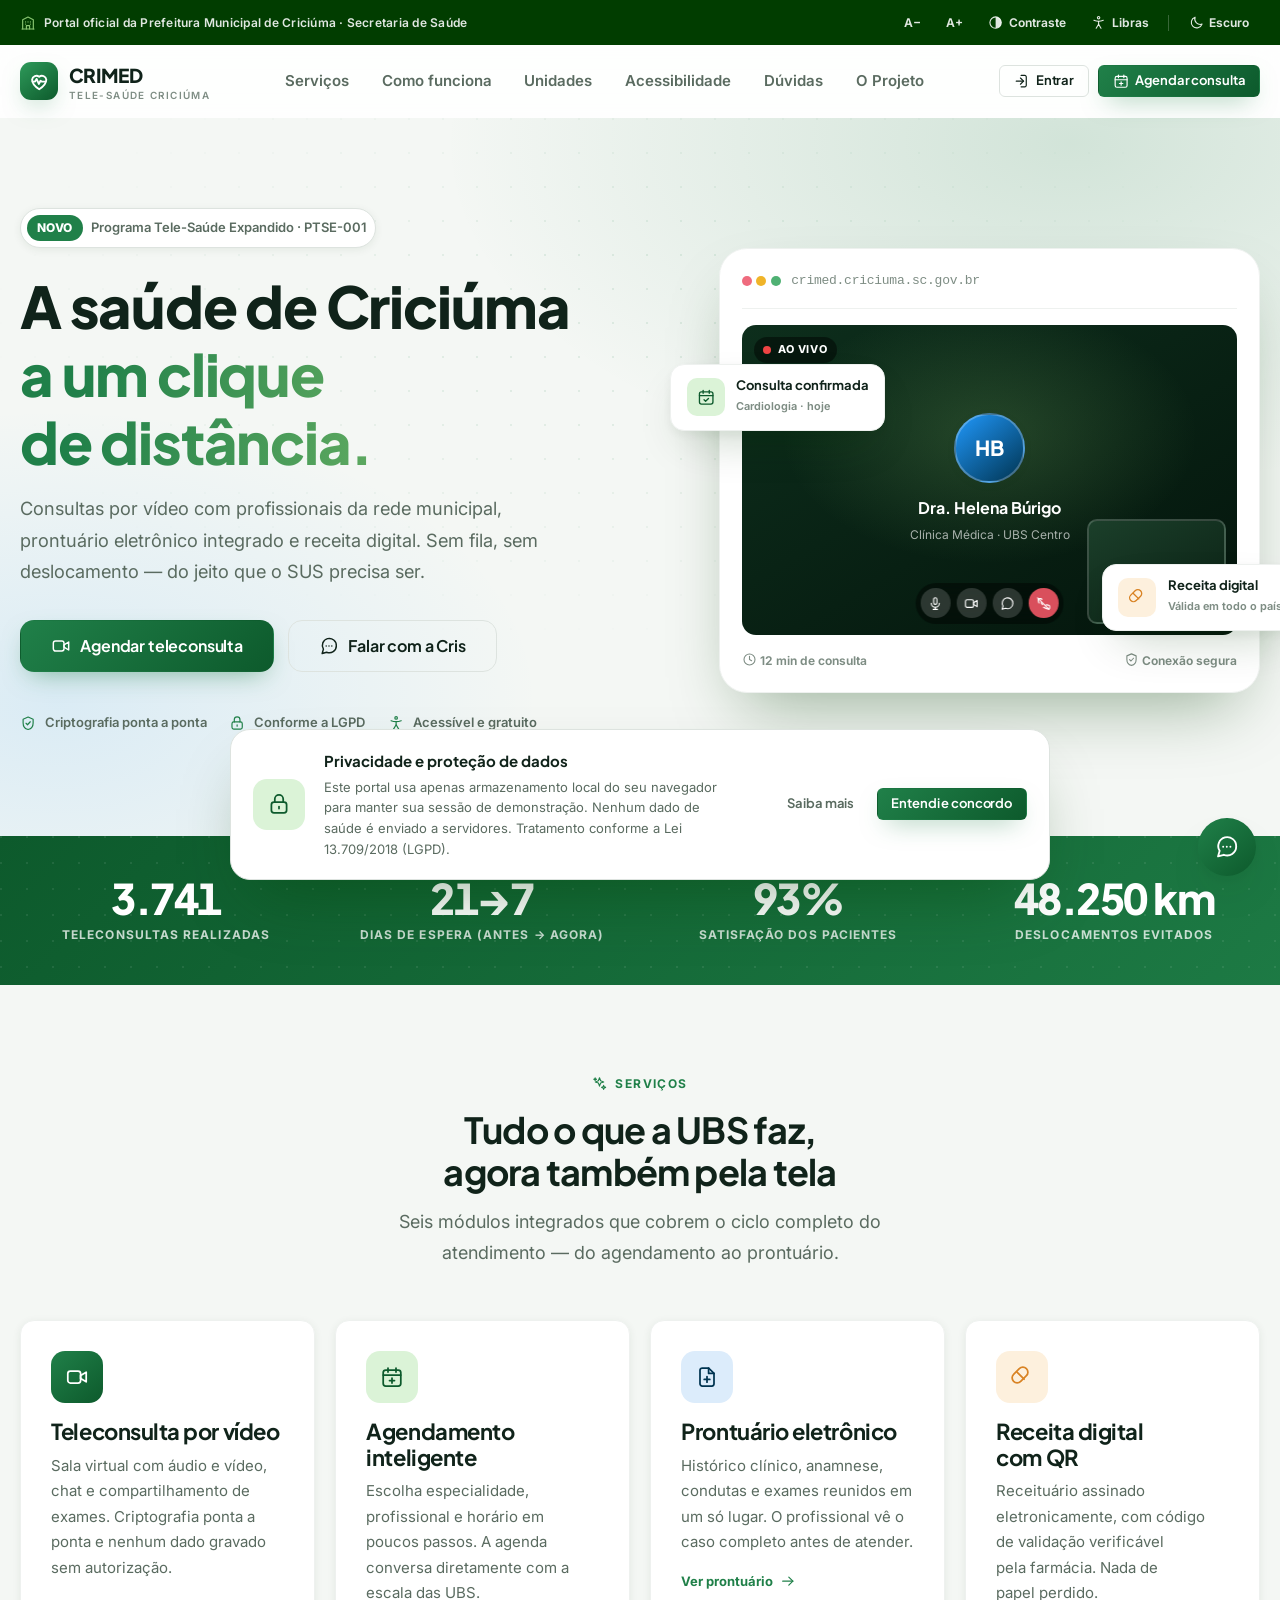
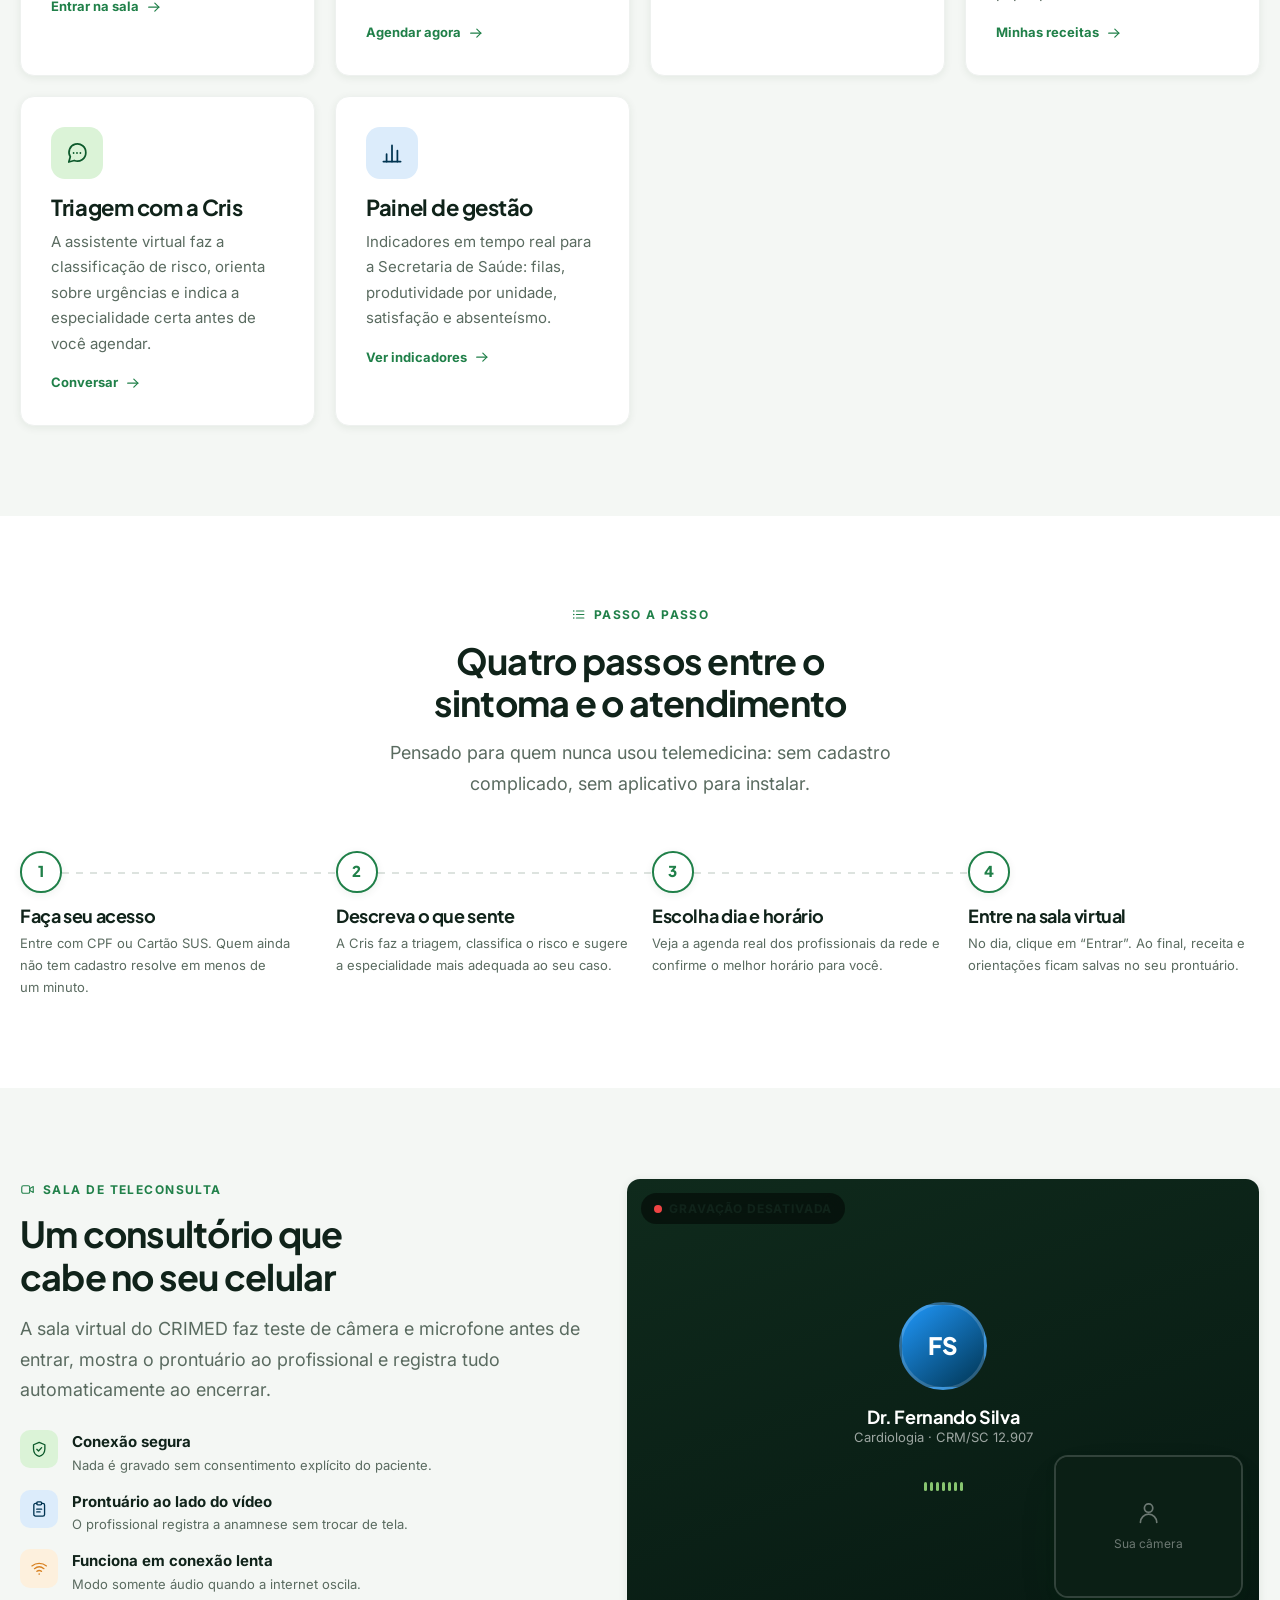
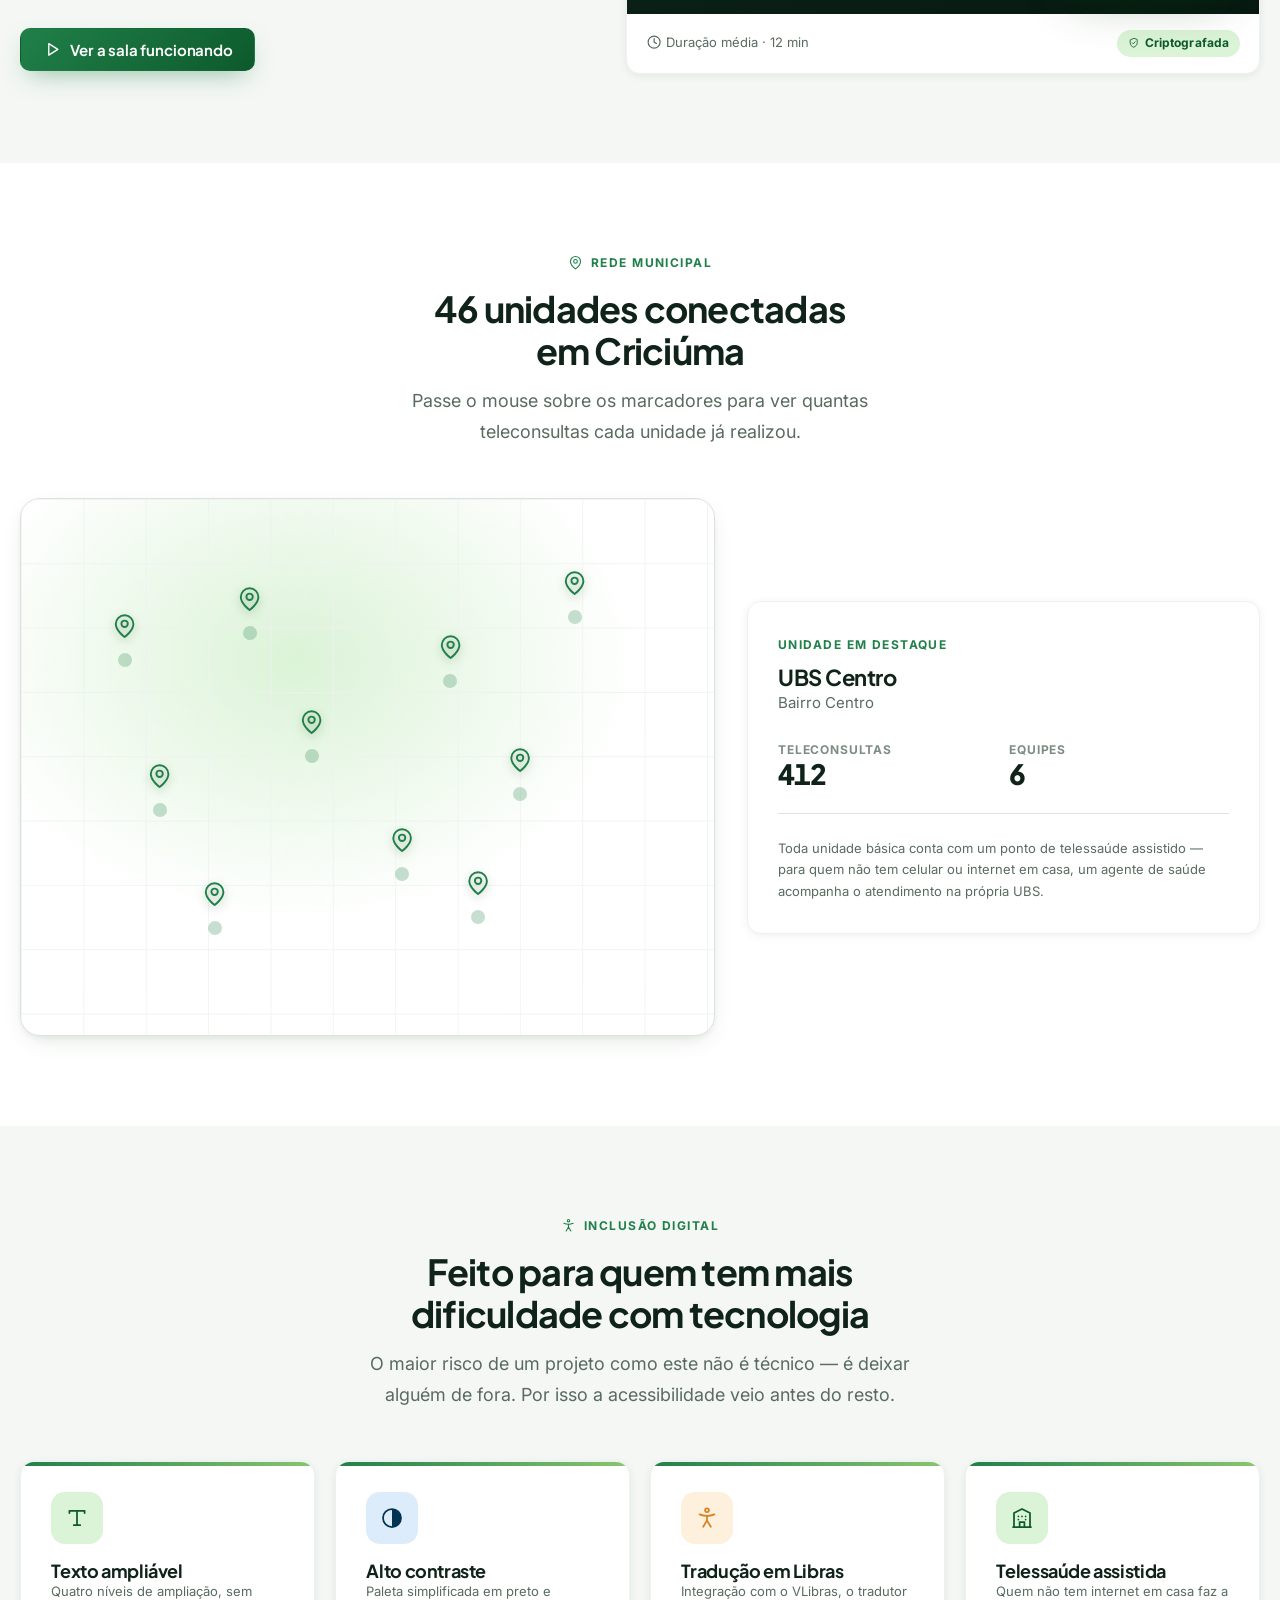
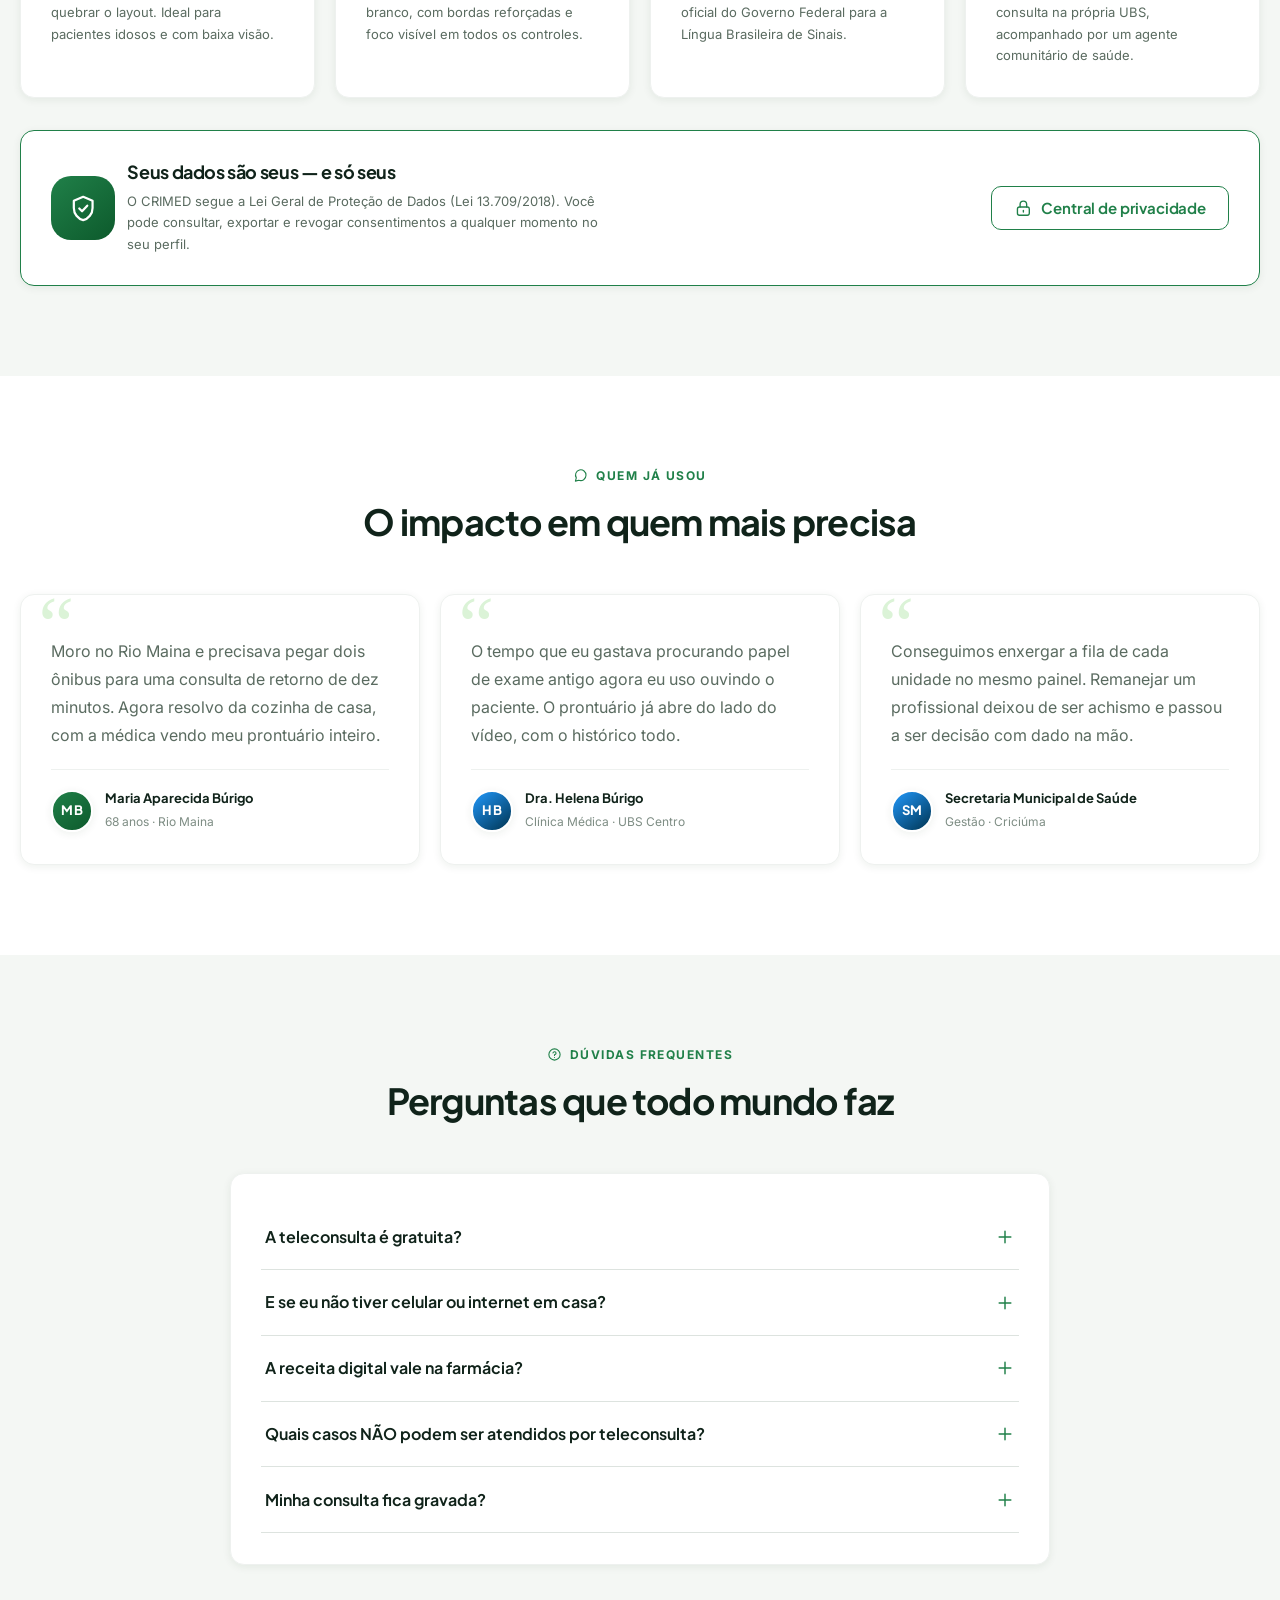
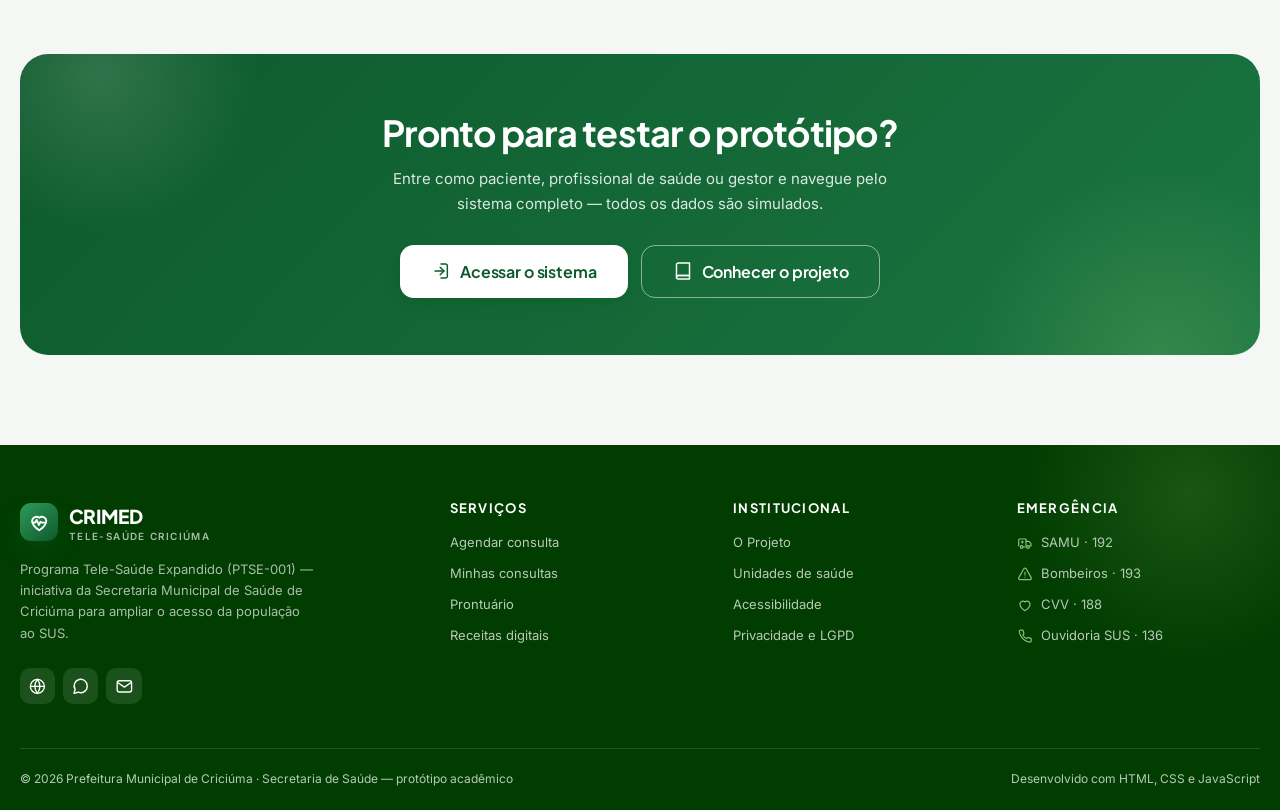
==== commit 6b33ba27: "Update unit count from 10 to 46 in index.html" ====
--- a/index.html
+++ b/index.html
@@ -463,7 +463,7 @@
         <div class="wrap">
           <div class="section-head reveal">
             <span class="eyebrow"><i data-ico="map-pin"></i> Rede municipal</span>
-            <h2>10 unidades conectadas em Criciúma</h2>
+            <h2>46 unidades conectadas em Criciúma</h2>
             <p>
               Passe o mouse sobre os marcadores para ver quantas teleconsultas
               cada unidade já realizou.
@@ -661,7 +661,7 @@
               </button>
               <div class="accordion-panel">
                 <div>
-                  Todas as 10 UBS têm um ponto de telessaúde assistida. Você vai
+                  Todas as 46 UBS têm um ponto de telessaúde assistida. Você vai
                   até a unidade mais próxima e faz a consulta com o especialista
                   de lá mesmo, acompanhado por um agente comunitário — sem
                   precisar viajar até o centro.
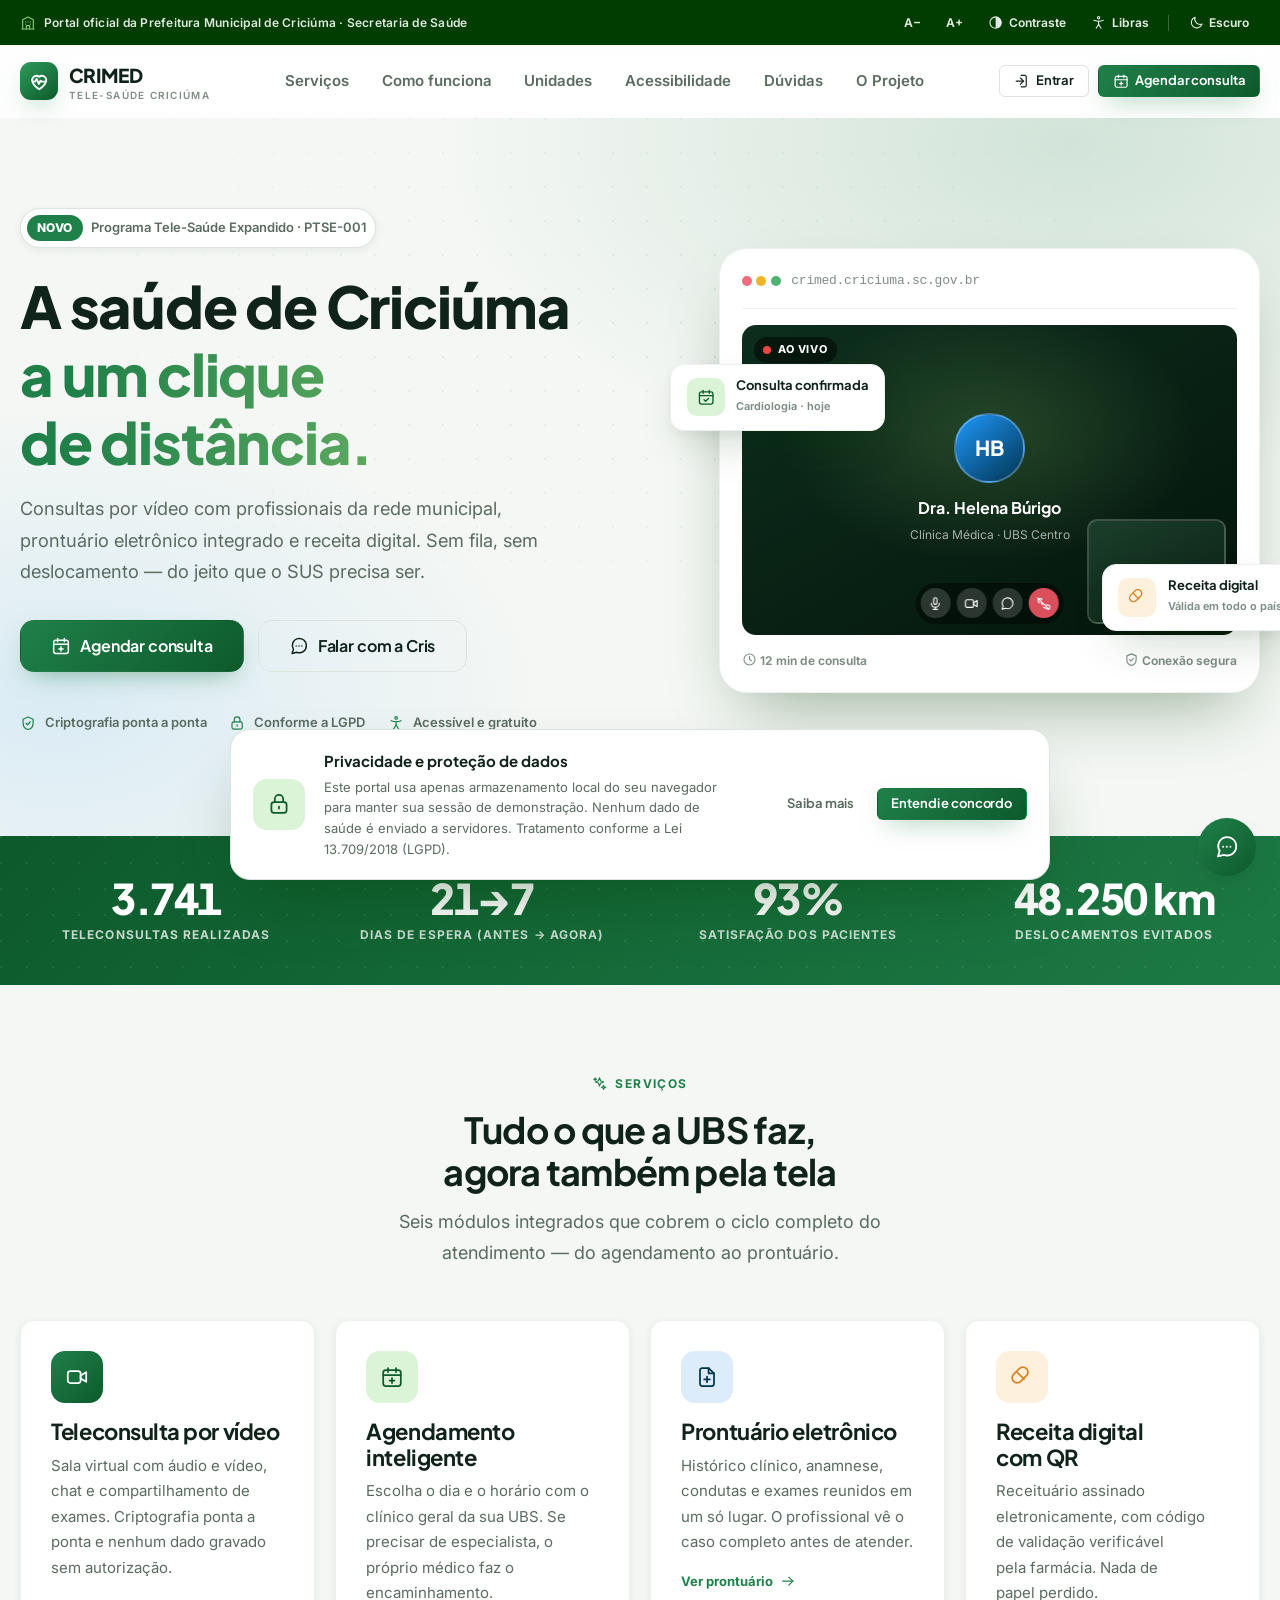
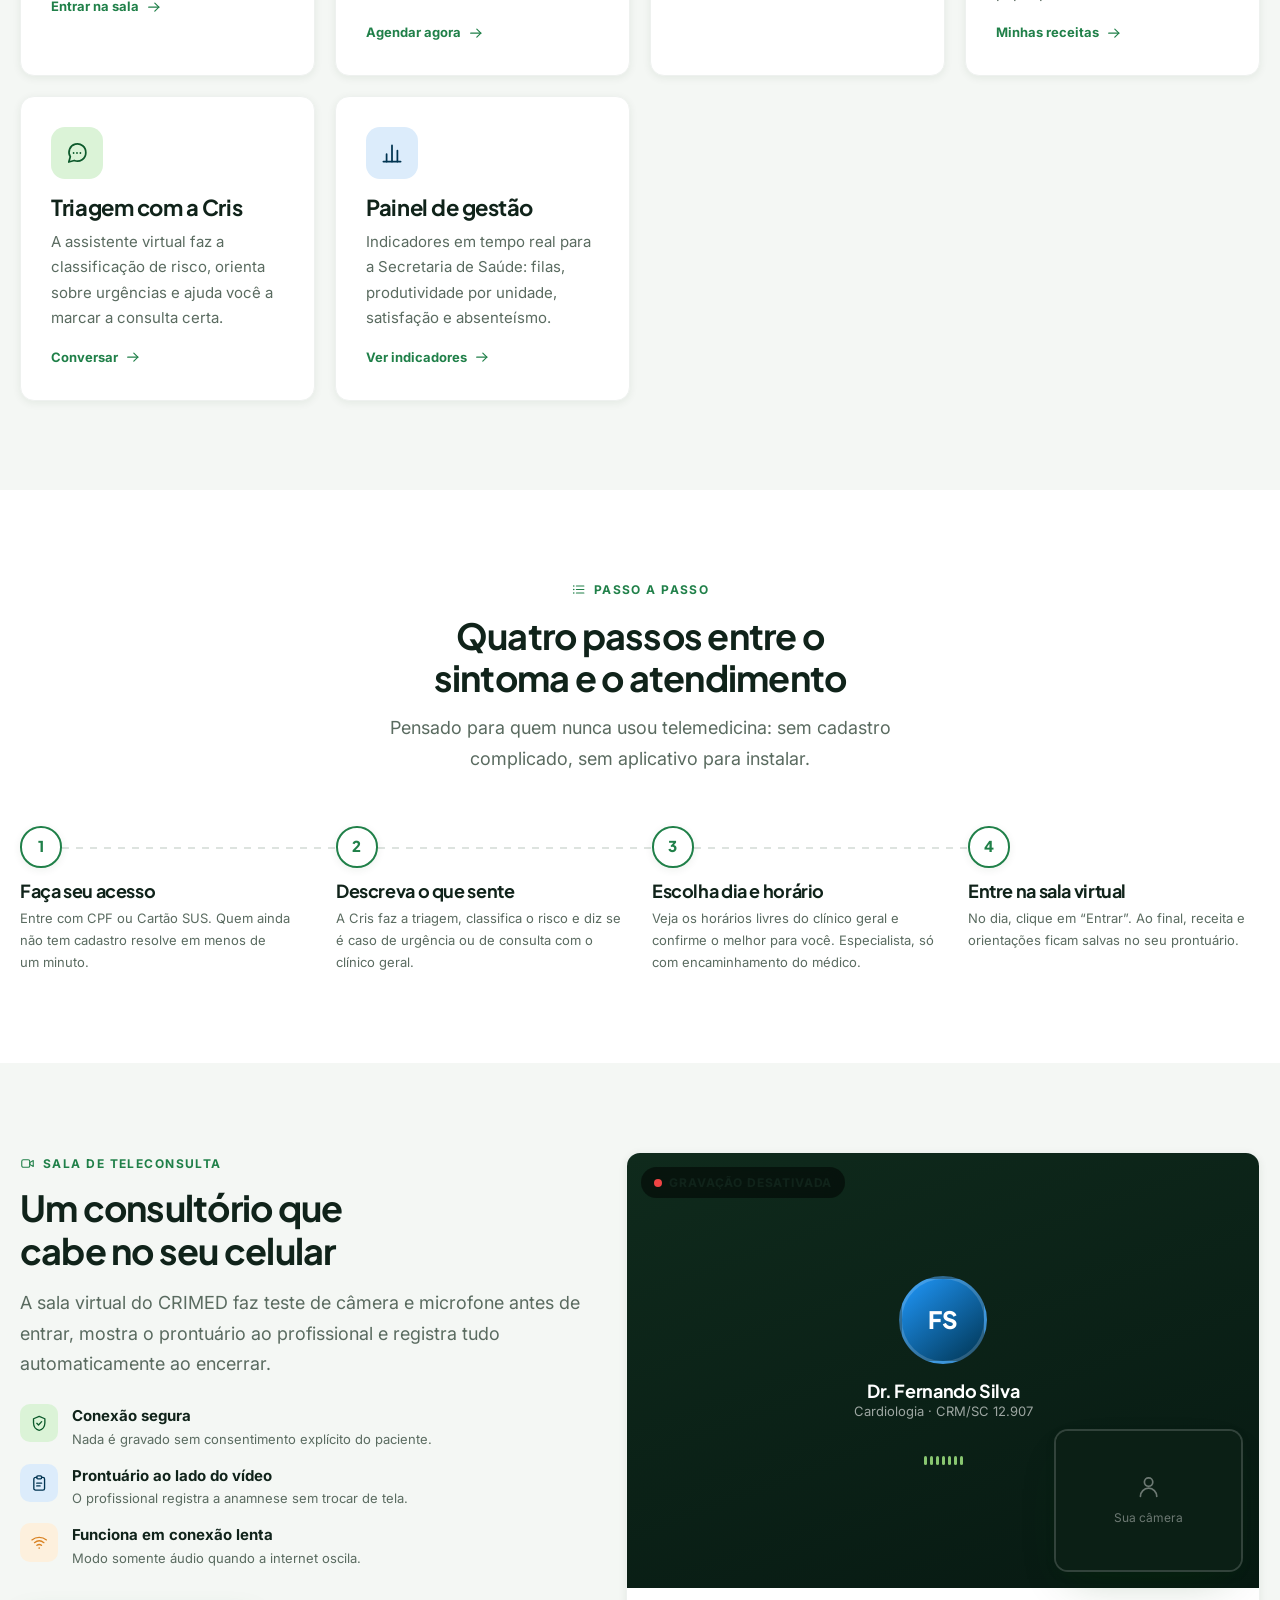
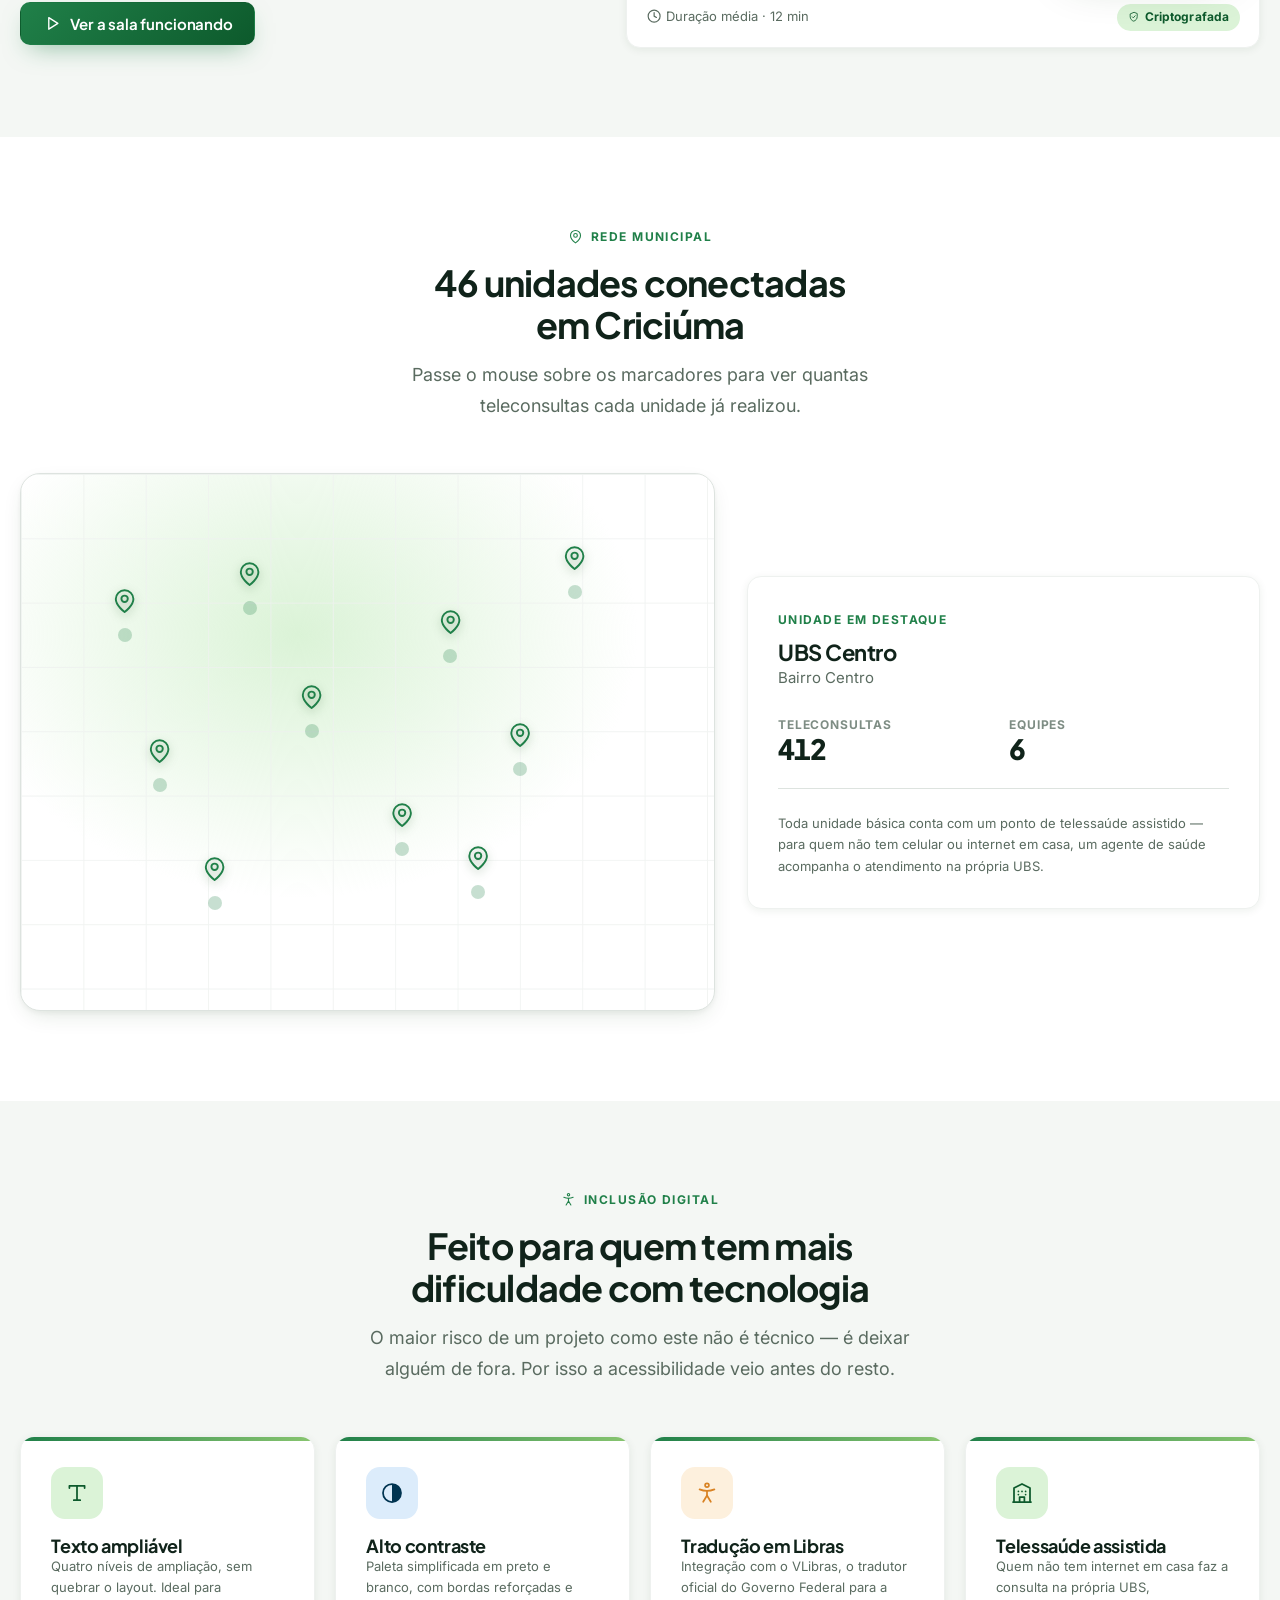
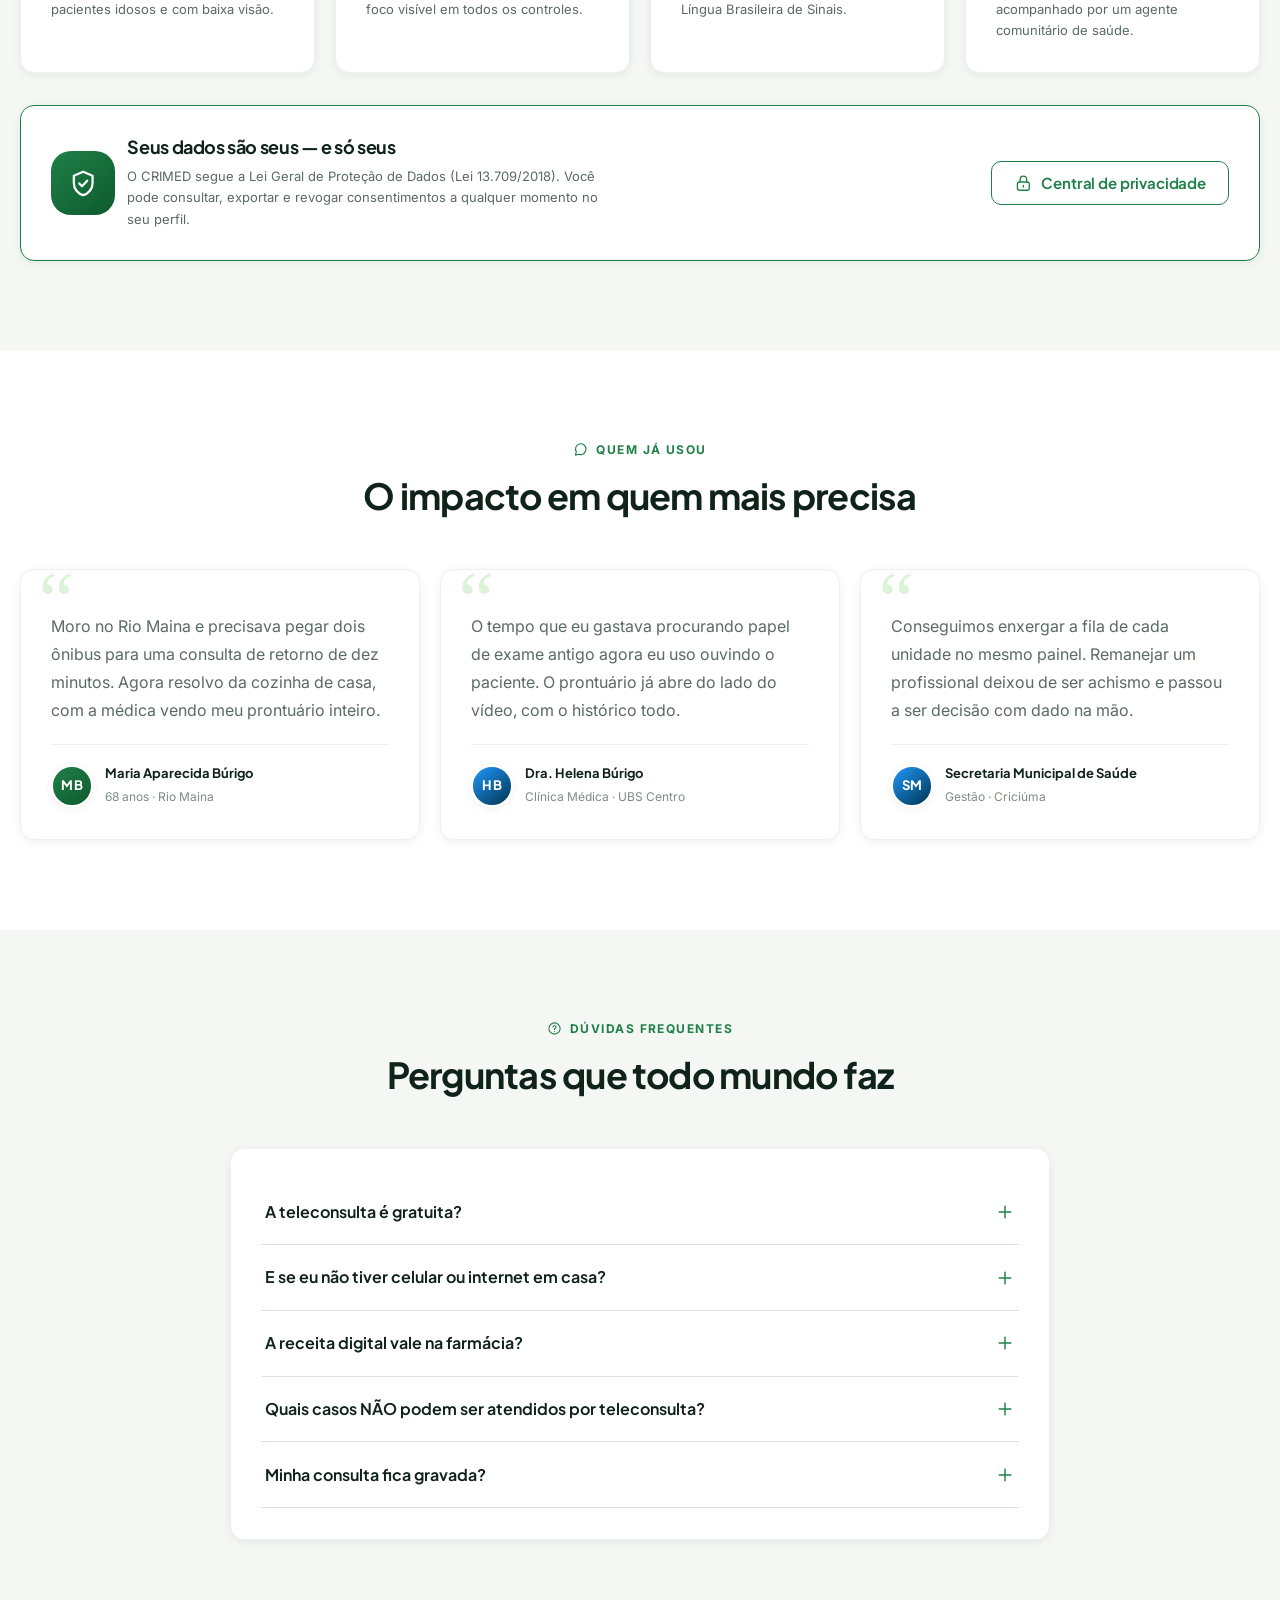
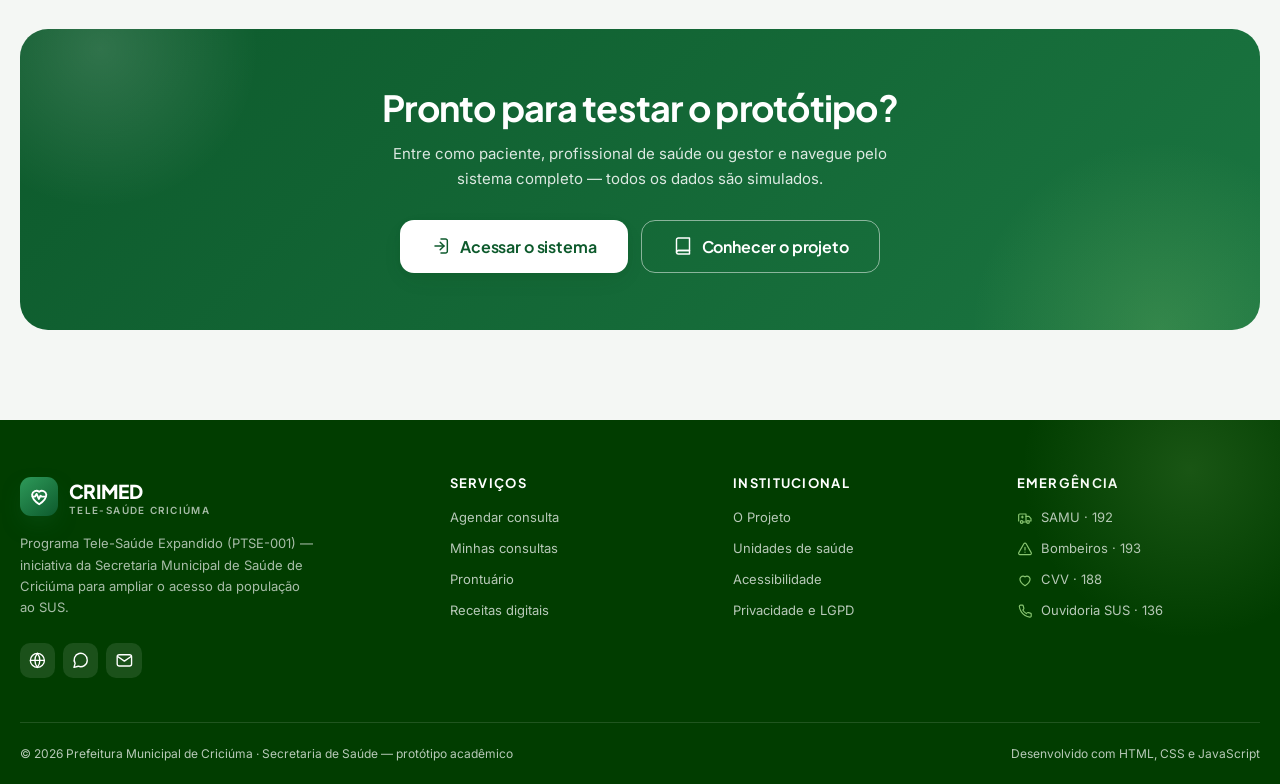
==== commit 3c129edc: "v2" ====
--- a/index.html
+++ b/index.html
@@ -88,7 +88,7 @@
           <a href="acesso.html" class="btn btn-outline btn-sm nav-desktop-only">
             <i data-ico="log-in"></i> Entrar
           </a>
-          <a href="acesso.html" class="btn btn-primary btn-sm">
+          <a href="acesso.html?destino=agendar.html" class="btn btn-primary btn-sm">
             <i data-ico="calendar-plus"></i> Agendar consulta
           </a>
           <button class="nav-toggle" aria-label="Abrir menu" aria-expanded="false">
@@ -121,8 +121,8 @@
             </p>
 
             <div class="hero-cta">
-              <a href="acesso.html" class="btn btn-primary btn-lg pulse">
-                <i data-ico="video"></i> Agendar teleconsulta
+              <a href="acesso.html?destino=agendar.html" class="btn btn-primary btn-lg pulse">
+                <i data-ico="calendar-plus"></i> Agendar consulta
               </a>
               <button class="btn btn-outline btn-lg" data-act="abrir-cris">
                 <i data-ico="message-dots"></i> Falar com a Cris
@@ -251,8 +251,8 @@
               <div class="icon-bubble bub-brand"><i data-ico="calendar-plus"></i></div>
               <h3>Agendamento inteligente</h3>
               <p>
-                Escolha especialidade, profissional e horário em poucos passos.
-                A agenda conversa diretamente com a escala das UBS.
+                Escolha o dia e o horário com o clínico geral da sua UBS. Se
+                precisar de especialista, o próprio médico faz o encaminhamento.
               </p>
               <a class="svc-link" href="acesso.html">
                 Agendar agora <i data-ico="arrow-right"></i>
@@ -288,8 +288,7 @@
               <h3>Triagem com a Cris</h3>
               <p>
                 A assistente virtual faz a classificação de risco, orienta
-                sobre urgências e indica a especialidade certa antes de você
-                agendar.
+                sobre urgências e ajuda você a marcar a consulta certa.
               </p>
               <button class="svc-link" data-act="abrir-cris">
                 Conversar <i data-ico="arrow-right"></i>
@@ -334,15 +333,15 @@
             <div class="step">
               <h4>Descreva o que sente</h4>
               <p>
-                A Cris faz a triagem, classifica o risco e sugere a
-                especialidade mais adequada ao seu caso.
+                A Cris faz a triagem, classifica o risco e diz se é caso de
+                urgência ou de consulta com o clínico geral.
               </p>
             </div>
             <div class="step">
               <h4>Escolha dia e horário</h4>
               <p>
-                Veja a agenda real dos profissionais da rede e confirme o
-                melhor horário para você.
+                Veja os horários livres do clínico geral e confirme o melhor
+                para você. Especialista, só com encaminhamento do médico.
               </p>
             </div>
             <div class="step">
@@ -359,7 +358,7 @@
       <!-- ================================================== DESTAQUE DA SALA -->
       <section class="section">
         <div class="wrap">
-          <div class="map-wrap" style="grid-template-columns: 0.95fr 1.05fr">
+          <div class="map-wrap map-wrap-tele">
             <div class="reveal reveal-left">
               <span class="eyebrow"><i data-ico="video"></i> Sala de teleconsulta</span>
               <h2 class="mt-1">Um consultório que cabe no seu celular</h2>
--- a/assets/css/base.css
+++ b/assets/css/base.css
@@ -732,3 +732,14 @@
     background: #fff;
   }
 }
+
+/* o atributo hidden sempre vence (componentes com display:flex/grid o ignoravam) */
+[hidden] {
+  display: none !important;
+}
+
+/* animações de entrada lateral (reveal-left/right) não podem gerar rolagem
+   horizontal no celular; "clip" não quebra a topbar fixa (sticky) */
+html {
+  overflow-x: clip;
+}
--- a/assets/css/components.css
+++ b/assets/css/components.css
@@ -516,8 +516,15 @@
   width: 1.1rem;
   height: 1.1rem;
 }
-.input-icon input {
-  padding-left: 2.6rem;
+/* Seletor reforçado: ".field input:not(...):not(...)" tem especificidade maior
+   e zerava este recuo, deixando o texto digitado por cima do ícone. */
+.input-icon > input,
+.field .input-icon > input:not([type="checkbox"]):not([type="radio"]) {
+  padding-left: 2.75rem;
+}
+.input-icon:has(.toggle-pass) > input,
+.field .input-icon:has(.toggle-pass) > input:not([type="checkbox"]):not([type="radio"]) {
+  padding-right: 3rem;
 }
 .input-icon:focus-within > .ico {
   color: var(--brand);
@@ -1392,3 +1399,12 @@
   opacity: 1;
   transform: none;
 }
+
+/* no celular, selos longos quebram linha em vez de vazar da tela */
+@media (max-width: 520px) {
+  .badge {
+    white-space: normal;
+    max-width: 100%;
+    line-height: 1.35;
+  }
+}
--- a/assets/css/layout.css
+++ b/assets/css/layout.css
@@ -755,3 +755,152 @@
   margin-top: 0.2rem;
   display: block;
 }
+
+/* ======================================================================
+   AJUSTES DO SHELL (v2) — usuário conectado, destaque "Agendar consulta",
+   utilitários de visibilidade e topbar compacta no celular
+   ====================================================================== */
+.hide-mobile {
+}
+@media (max-width: 760px) {
+  .hide-mobile {
+    display: none !important;
+  }
+}
+
+/* item de menu em destaque (Agendar consulta) */
+.side-link-cta {
+  background: var(--green-300);
+  color: var(--green-900);
+  margin: 0.35rem 0 0.5rem;
+  font-weight: 750;
+}
+.side-link-cta .ico {
+  color: var(--green-900);
+  opacity: 1;
+}
+.side-link-cta:hover {
+  background: #9bd384;
+  color: var(--green-900);
+}
+.side-link-cta.is-active {
+  background: #fff;
+  color: var(--green-900);
+}
+.side-link-cta.is-active .ico {
+  color: var(--green-800);
+}
+
+/* usuário conectado na topbar */
+.topbar-user {
+  display: flex;
+  align-items: center;
+  gap: 0.6rem;
+  padding: 0.25rem 0.25rem 0.25rem 0.6rem;
+  border-radius: var(--r-full);
+  transition: background 0.2s var(--ease);
+  min-width: 0;
+}
+.topbar-user:hover {
+  background: var(--surface-2);
+}
+.topbar-user-nome {
+  display: flex;
+  flex-direction: column;
+  align-items: flex-end;
+  line-height: 1.2;
+  min-width: 0;
+}
+.topbar-user-nome strong {
+  font-size: var(--t-sm);
+  font-weight: 700;
+  color: var(--text);
+  white-space: nowrap;
+  overflow: hidden;
+  text-overflow: ellipsis;
+  max-width: 14ch;
+}
+.topbar-user-nome small {
+  font-size: 0.68rem;
+  color: var(--text-mute);
+  font-weight: 600;
+}
+
+@media (max-width: 760px) {
+  .app-topbar {
+    padding: 0.6rem 0.85rem;
+    padding-top: max(0.6rem, env(safe-area-inset-top));
+    gap: 0.5rem;
+  }
+  .app-topbar h1 {
+    font-size: var(--t-lg);
+    white-space: nowrap;
+    overflow: hidden;
+    text-overflow: ellipsis;
+  }
+  .app-topbar > .row {
+    min-width: 0;
+    gap: 0.4rem !important;
+  }
+  .app-topbar > .row > div {
+    min-width: 0;
+  }
+  .topbar-sub {
+    white-space: nowrap;
+    overflow: hidden;
+    text-overflow: ellipsis;
+  }
+  .topbar-actions {
+    gap: 0.15rem;
+    flex-shrink: 0;
+  }
+  .topbar-actions > .btn {
+    padding: 0.45rem 0.6rem;
+  }
+  .topbar-user-nome {
+    display: none;
+  }
+  .topbar-user {
+    padding: 0.15rem;
+  }
+  .app-content {
+    padding: 1rem 0.9rem 1.5rem;
+  }
+  .card-pad-lg {
+    padding: 1.15rem;
+  }
+  .card-head {
+    flex-wrap: wrap;
+  }
+}
+
+/* inputs com 16px no celular: evita o zoom automático do iPhone ao tocar */
+@media (max-width: 760px) {
+  .input,
+  .field input:not([type="checkbox"]):not([type="radio"]),
+  .field select,
+  .field textarea {
+    font-size: 16px;
+  }
+}
+
+/* indicadores (médico e gestor) em 2 colunas compactas no celular */
+@media (max-width: 760px) {
+  .auto-grid:has(> .kpi) {
+    grid-template-columns: repeat(2, minmax(0, 1fr)) !important;
+    gap: 0.7rem !important;
+  }
+  .auto-grid > .kpi {
+    padding: 0.9rem;
+  }
+  .auto-grid > .kpi .kpi-value {
+    font-size: 1.55rem;
+  }
+  .auto-grid > .kpi .kpi-label {
+    font-size: 0.66rem;
+  }
+  .auto-grid > .kpi .icon-bubble-sm {
+    width: 1.9rem;
+    height: 1.9rem;
+  }
+}
--- a/assets/css/pages.css
+++ b/assets/css/pages.css
@@ -512,6 +512,9 @@
   gap: 2rem;
   align-items: center;
 }
+.map-wrap-tele {
+  grid-template-columns: 0.95fr 1.05fr;
+}
 .map-canvas {
   position: relative;
   aspect-ratio: 4 / 3.1;
@@ -594,7 +597,8 @@
 }
 
 @media (max-width: 880px) {
-  .map-wrap {
+  .map-wrap,
+  .map-wrap-tele {
     grid-template-columns: 1fr;
   }
 }
